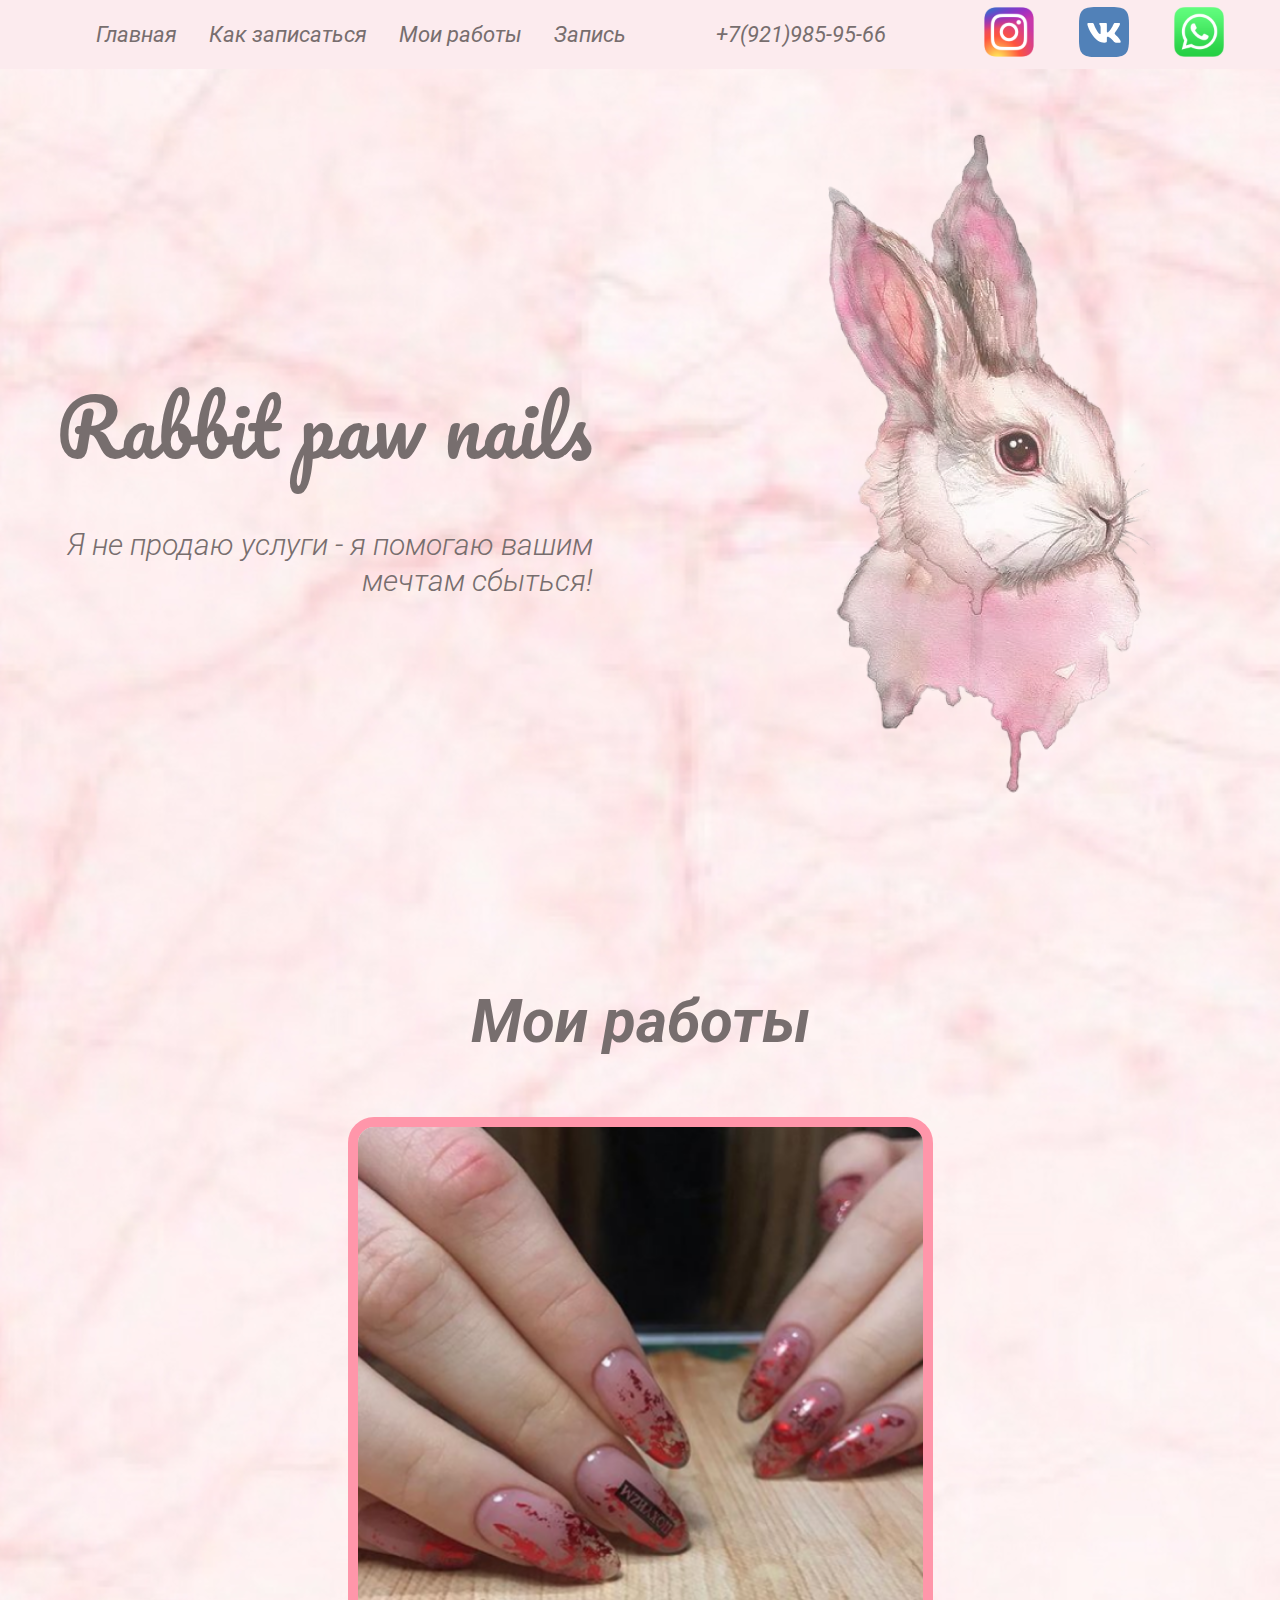
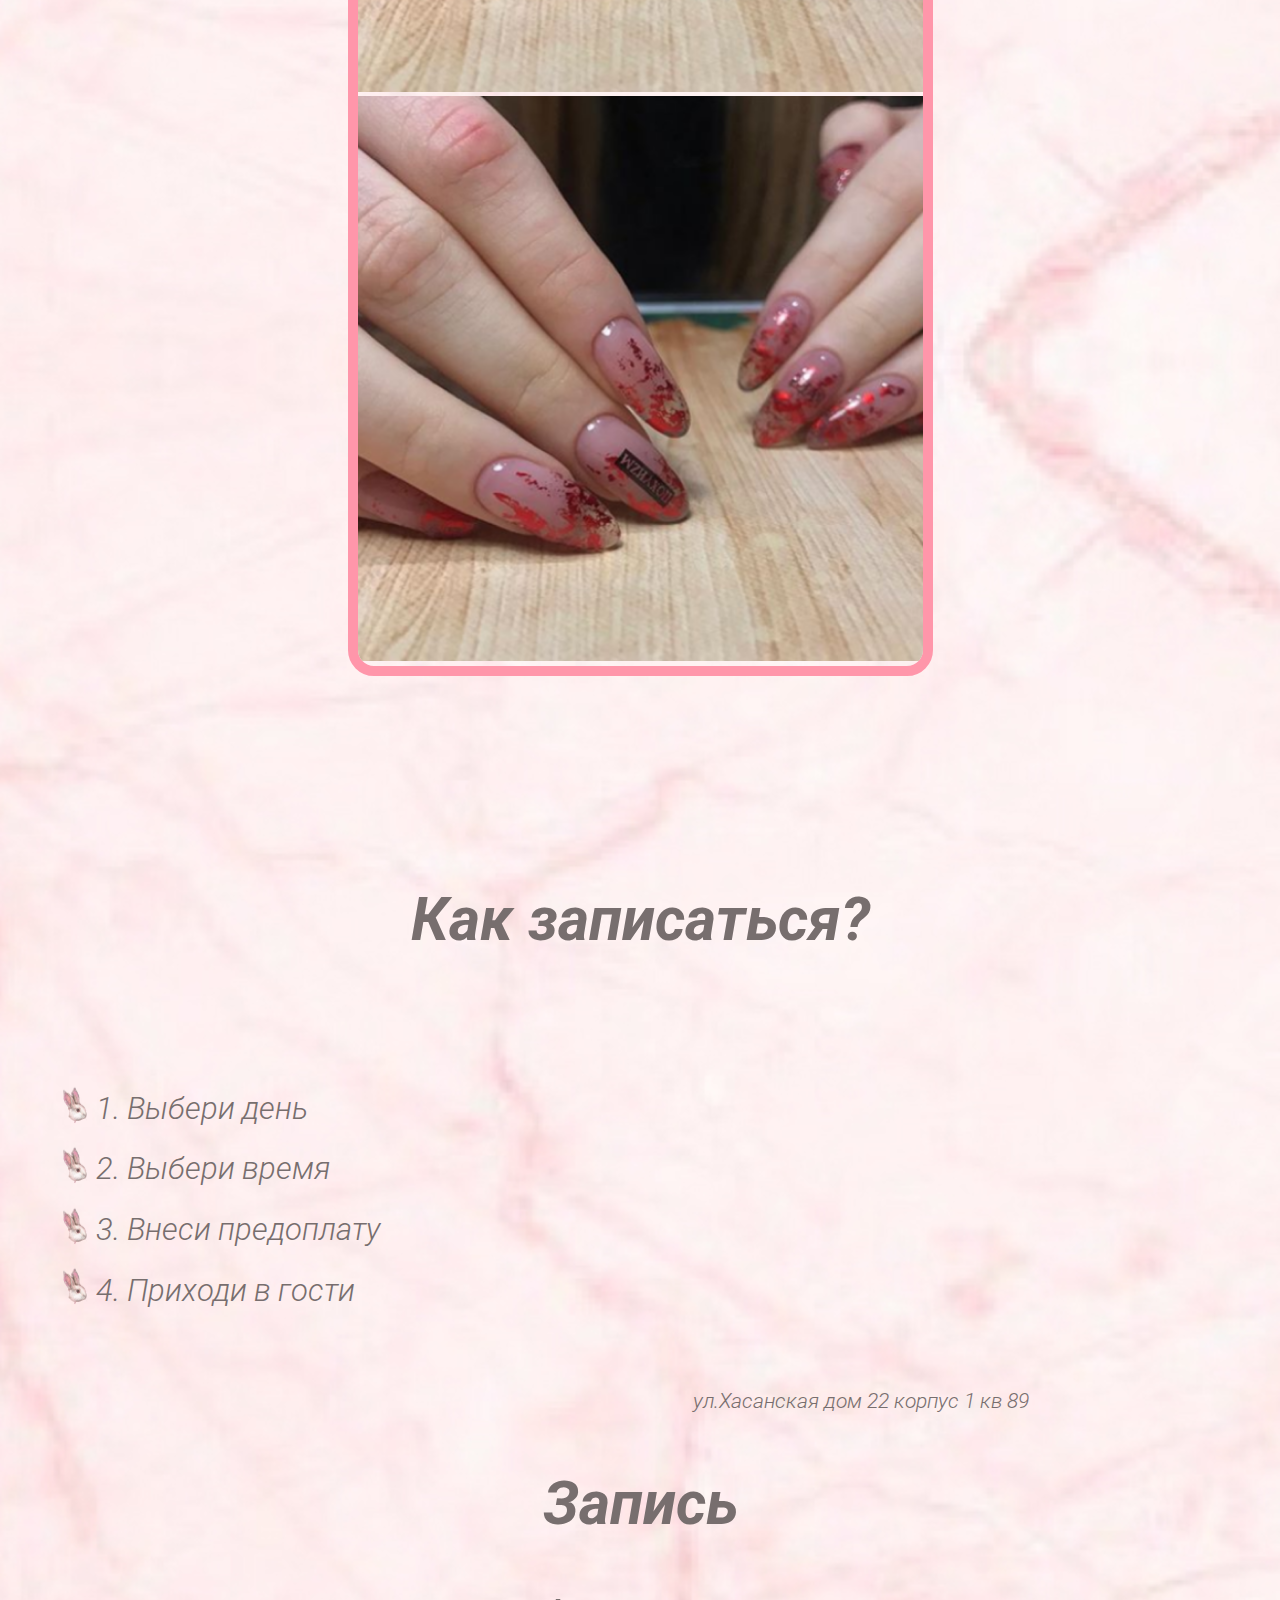
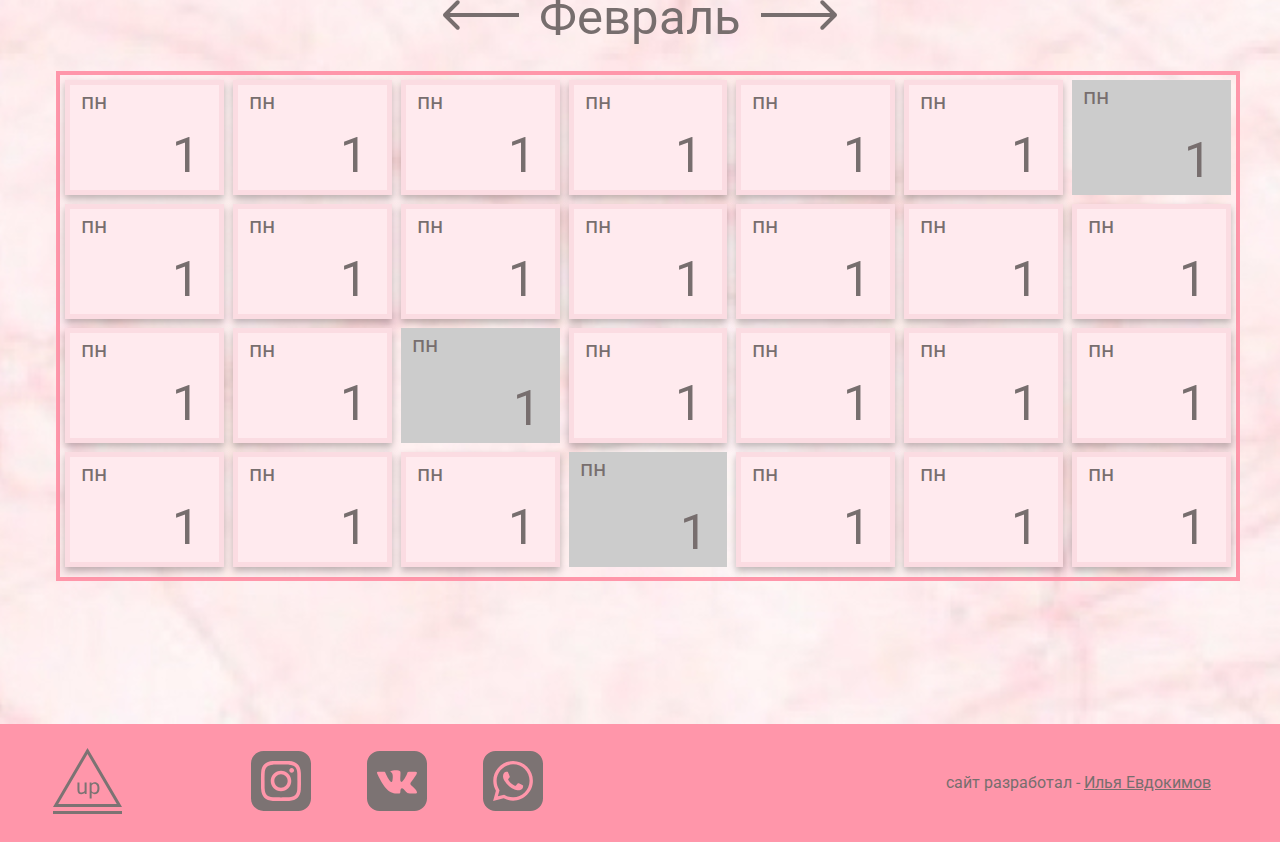
==== index.html @ 49854130 "footer container" ====
<!DOCTYPE html>
<html lang="en">

<head>
    <meta charset="UTF-8">
    <meta name="viewport" content="width=device-width, initial-scale=1.0">
    <meta http-equiv="X-UA-Compatible" content="ie=edge">
    <title>Rabbit paw nails</title>
    <link rel="shortcut icon" href="img/list-mark.png" type="image/x-icon">
    <link rel="stylesheet" href="css/normalize.css">
    <link href="https://fonts.googleapis.com/css?family=Pacifico|Roboto:300i,400,400i,500,500i,700i,900i&display=swap"
        rel="stylesheet">
    <link rel="stylesheet" href="css/slick.css">
    <link rel="stylesheet" href="css/style.css">
</head>

<body>

    <header class="header">
        <div class="container">
            <div class="header__inner">
                <nav class="header__menu">
                    <ul class="header__menu-list">
                        <li><a href="#">Главная</a></li>
                        <li><a href="#">Как записаться</a></li>
                        <li><a href="#">Мои работы</a></li>
                        <li><a href="#">Запись</a></li>
                    </ul>
                </nav>
                <div class="header__phone"><a href="tel:+79219859566">+7(921)985-95-66</a></div>
                <div class="header__sotio">
                    <a href=""><img src="img/header-social-1.svg" alt=""></a>
                    <a href=""><img src="img/header-social-2.svg" alt=""></a>
                    <a href=""><img src="img/header-social-3.svg" alt=""></a>
                </div>
            </div>
        </div>
    </header>

    <main>
        <section class="top">
            <div class="container">
                <div class="top__inner">
                    <div class="top__text">
                        <h1 class="top__title">
                            Rabbit paw nails
                        </h1>
                        <div class="top__desc">
                            Я не продаю услуги - я помогаю вашим мечтам сбыться!
                        </div>
                    </div>
                    <div class="top__img">
                        <img src="img/top-img.png" alt="">
                    </div>
                </div>
            </div>
        </section>
        <section class="portfolio">
            <div class="container">
                <div class="portfolio__inner">
                    <h3 class="portfolio__title block-title">Мои работы</h3>
                    <div class="portfolio__content">
                        <div class="portfolio__border">
                            <div class="portfolio__slider slider">
                                <div class="portfolio__item">
                                    <img src="img/portfolio.png" alt="">
                                </div>
                                <div class="portfolio__item">
                                    <img src="img/portfolio.png" alt="">
                                </div>
                            </div>
                        </div>
                        <div class="slider__dotted"></div>
                    </div>
                </div>
            </div>
        </section>
        <section class="about">
            <div class="container">
                <div class="about__inner">
                    <div class="about__title block-title">Как записаться?</div>
                    <div class="about__content">
                        <ul class="about__list">
                            <li>1. Выбери день</li>
                            <li>2. Выбери время</li>
                            <li>3. Внеси предоплату</li>
                            <li>4. Приходи в гости</li>
                        </ul>

                        <div class="about__map">
                            <iframe
                                src="https://www.google.com/maps/embed?pb=!1m18!1m12!1m3!1d4114.646433257099!2d30.491575885253482!3d59.936203628705904!2m3!1f0!2f0!3f0!3m2!1i1024!2i768!4f13.1!3m3!1m2!1s0x46962de0a5ea55bb%3A0x6a49be2873ffec0a!2z0KXQsNGB0LDQvdGB0LrQsNGPINGD0LsuLCAyMiDQutC-0YDQv9GD0YEgMSwg0KHQsNC90LrRgi3Qn9C10YLQtdGA0LHRg9GA0LMsIDE5NTI5OA!5e0!3m2!1sru!2sru!4v1581614472475!5m2!1sru!2sru"
                                height="374" width="100%" frameborder="0" style="border:0;" allowfullscreen=""></iframe>
                            <div class="about__adress">
                                ул.Хасанская дом 22 корпус 1 кв 89
                            </div>
                        </div>
                    </div>
                </div>
            </div>
        </section>
        <section class="booking">
            <div class="container">
                <div class="booking__title block-title">
                    Запись
                </div>
                <div class="calendar__title">
                    <div class="calendar__arrow-left"><img src="img/arrow-left.svg" alt=""></div>
                    <div class="calendar__title-text">Февраль</div>
                    <div class="calendar__arrow-right"><img src="img/arrow-right.svg" alt=""></div>
                </div>
                <div class="booking_calendar calendar">
                    <div class="calendar__week">
                        <div class="calendar__day">
                            <div class="calendar__day-week">пн</div>
                            <div class="calendar__day-month">1</div>
                        </div>
                        <div class="calendar__day">
                            <div class="calendar__day-week">пн</div>
                            <div class="calendar__day-month">1</div>
                        </div>
                        <div class="calendar__day">
                            <div class="calendar__day-week">пн</div>
                            <div class="calendar__day-month">1</div>
                        </div>
                        <div class="calendar__day">
                            <div class="calendar__day-week">пн</div>
                            <div class="calendar__day-month">1</div>
                        </div>
                        <div class="calendar__day">
                            <div class="calendar__day-week">пн</div>
                            <div class="calendar__day-month">1</div>
                        </div>
                        <div class="calendar__day">
                            <div class="calendar__day-week">пн</div>
                            <div class="calendar__day-month">1</div>
                        </div>
                        <div class="calendar__day non__active">
                            <div class="calendar__day-week">пн</div>
                            <div class="calendar__day-month">1</div>
                        </div>
                    </div>
                    <div class="calendar__week">
                        <div class="calendar__day">
                            <div class="calendar__day-week">пн</div>
                            <div class="calendar__day-month">1</div>
                        </div>
                        <div class="calendar__day">
                            <div class="calendar__day-week">пн</div>
                            <div class="calendar__day-month">1</div>
                        </div>
                        <div class="calendar__day">
                            <div class="calendar__day-week">пн</div>
                            <div class="calendar__day-month">1</div>
                        </div>
                        <div class="calendar__day">
                            <div class="calendar__day-week">пн</div>
                            <div class="calendar__day-month">1</div>
                        </div>
                        <div class="calendar__day">
                            <div class="calendar__day-week">пн</div>
                            <div class="calendar__day-month">1</div>
                        </div>
                        <div class="calendar__day">
                            <div class="calendar__day-week">пн</div>
                            <div class="calendar__day-month">1</div>
                        </div>
                        <div class="calendar__day">
                            <div class="calendar__day-week">пн</div>
                            <div class="calendar__day-month">1</div>
                        </div>
                    </div>
                    <div class="calendar__week">
                        <div class="calendar__day">
                            <div class="calendar__day-week">пн</div>
                            <div class="calendar__day-month">1</div>
                        </div>
                        <div class="calendar__day">
                            <div class="calendar__day-week">пн</div>
                            <div class="calendar__day-month">1</div>
                        </div>
                        <div class="calendar__day non__active">
                            <div class="calendar__day-week">пн</div>
                            <div class="calendar__day-month">1</div>
                        </div>
                        <div class="calendar__day">
                            <div class="calendar__day-week">пн</div>
                            <div class="calendar__day-month">1</div>
                        </div>
                        <div class="calendar__day">
                            <div class="calendar__day-week">пн</div>
                            <div class="calendar__day-month">1</div>
                        </div>
                        <div class="calendar__day">
                            <div class="calendar__day-week">пн</div>
                            <div class="calendar__day-month">1</div>
                        </div>
                        <div class="calendar__day">
                            <div class="calendar__day-week">пн</div>
                            <div class="calendar__day-month">1</div>
                        </div>
                    </div>
                    <div class="calendar__week">
                        <div class="calendar__day">
                            <div class="calendar__day-week">пн</div>
                            <div class="calendar__day-month">1</div>
                        </div>
                        <div class="calendar__day">
                            <div class="calendar__day-week">пн</div>
                            <div class="calendar__day-month">1</div>
                        </div>
                        <div class="calendar__day">
                            <div class="calendar__day-week">пн</div>
                            <div class="calendar__day-month">1</div>
                        </div>
                        <div class="calendar__day non__active">
                            <div class="calendar__day-week">пн</div>
                            <div class="calendar__day-month">1</div>
                        </div>
                        <div class="calendar__day">
                            <div class="calendar__day-week">пн</div>
                            <div class="calendar__day-month">1</div>
                        </div>
                        <div class="calendar__day">
                            <div class="calendar__day-week">пн</div>
                            <div class="calendar__day-month">1</div>
                        </div>
                        <div class="calendar__day">
                            <div class="calendar__day-week">пн</div>
                            <div class="calendar__day-month">1</div>
                        </div>
                    </div>
                </div>
            </div>
        </section>
    </main>

    <footer class="footer">
        <div class="footer__up">
            <img src="img/footer-up.svg" alt="">
        </div>
        <div class="container">
            <div class="footer__inner">
                <div class="footer__socio">
                    <a href=""><img src="img/footer-social-1.svg" alt=""></a>
                    <a href=""><img src="img/footer-social-2.svg" alt=""></a>
                    <a href=""><img src="img/footer-social-3.svg" alt=""></a>
                </div>
                <div class="footer__author">
                    сайт разработал - <a href="#">Илья Евдокимов</a>
                </div>
            </div>
        </div>
    </footer>

    <script src="https://code.jquery.com/jquery-3.4.1.slim.min.js"
        integrity="sha256-pasqAKBDmFT4eHoN2ndd6lN370kFiGUFyTiUHWhU7k8=" crossorigin="anonymous"></script>
    <script src="js/slick.min.js"></script>
    <script src="js/main.js"></script>
</body>

</html>
---- css/style.css ----
html {
  -webkit-box-sizing: border-box;
          box-sizing: border-box;
}

*, *::after, *::before {
  -webkit-box-sizing: inherit;
          box-sizing: inherit;
}

a {
  text-decoration: none;
  color: #776E6E;
}

body {
  color: #776E6E;
  font-family: 'Roboto', sans-serif;
}

main {
  background: url("../img/bgbg.jpg") repeat-y center;
  background-size: cover;
}

.container {
  width: 1200px;
  margin: 0 auto;
  padding: 0 16px;
}

.block-title {
  text-align: center;
  font-style: italic;
  font-weight: bold;
  font-size: 60px;
  line-height: 70px;
}

.header {
  z-index: 4;
  position: fixed;
  top: 0;
  width: 100%;
  font-style: italic;
  font-weight: normal;
  font-size: 22px;
  background-color: #FCEBEE;
}

.header__inner {
  display: -webkit-box;
  display: -ms-flexbox;
  display: flex;
  -webkit-box-pack: justify;
      -ms-flex-pack: justify;
          justify-content: space-between;
  -webkit-box-align: center;
      -ms-flex-align: center;
          align-items: center;
}

.header__menu ul {
  display: -webkit-box;
  display: -ms-flexbox;
  display: flex;
}

.header__menu ul li {
  list-style: none;
  margin-right: 32px;
}

.header__menu ul li:hover {
  text-decoration: underline;
}

.header__sotio a {
  margin-left: 40px;
}

.top {
  top: 0;
  position: relative;
}

.top__inner {
  display: -webkit-box;
  display: -ms-flexbox;
  display: flex;
  -webkit-box-align: center;
      -ms-flex-align: center;
          align-items: center;
  -webkit-box-pack: justify;
      -ms-flex-pack: justify;
          justify-content: space-between;
}

.top__title {
  font-family: 'Pacifico', cursive;
  font-style: normal;
  font-weight: normal;
  font-size: 76px;
  line-height: 129.1%;
}

.top__desc {
  font-style: italic;
  font-weight: 300;
  font-size: 30px;
  line-height: 123.19%;
  text-align: right;
  max-width: 537px;
}

.top__img {
  margin-top: 130px;
  margin-bottom: 112px;
}

.top__img img {
  display: block;
}

.portfolio__content {
  display: -webkit-box;
  display: -ms-flexbox;
  display: flex;
  -webkit-box-orient: vertical;
  -webkit-box-direction: normal;
      -ms-flex-direction: column;
          flex-direction: column;
  -webkit-box-align: center;
      -ms-flex-align: center;
          align-items: center;
}

.portfolio__slider {
  width: 585px;
  z-index: 1;
  border: 10px solid #FF96AA;
  border-radius: 26px;
  overflow: hidden;
}

.portfolio__item {
  border-radius: 26px;
}

.portfolio__item img {
  width: 100%;
  height: 100%;
}

.portfolio__border {
  margin-bottom: 59px;
}

.slider__dotted {
  display: -webkit-box;
  display: -ms-flexbox;
  display: flex;
  margin-bottom: 150px;
}

.slider__dot {
  width: 24px;
  height: 24px;
  border: 3px solid #FF96AA;
  border-radius: 50%;
  outline: none;
  cursor: pointer;
  margin-right: 28px;
}

.slider__dot.active {
  background-color: #FBDCE2;
}

.slider__dot:last-child {
  margin-right: 0;
}

.slick-list {
  margin: 0 -50px;
}

.slick-slide {
  margin: 0 50px;
}

.about__content {
  display: -webkit-box;
  display: -ms-flexbox;
  display: flex;
  -webkit-box-pack: justify;
      -ms-flex-pack: justify;
          justify-content: space-between;
  -webkit-box-align: center;
      -ms-flex-align: center;
          align-items: center;
}

.about__map {
  width: 726px;
  margin-bottom: 50px;
  margin-top: 50px;
}

.about__adress {
  text-align: center;
  font-style: italic;
  font-weight: 300;
  font-size: 21px;
  line-height: 36px;
}

.about__list {
  list-style: none;
  font-style: italic;
  font-weight: 300;
  font-size: 31px;
}

.about__list li {
  margin-bottom: 25px;
  position: relative;
}

.about__list li::before {
  position: absolute;
  content: '';
  width: 24px;
  height: 37px;
  background-image: url(../img/list-mark.png);
  left: -33px;
  top: 50%;
  -webkit-transform: translateY(-60%);
          transform: translateY(-60%);
}

.booking {
  padding-bottom: 143px;
}

.calendar {
  padding: 5px 5px 10px;
  border: 4px solid #FF96AA;
  width: 1184px;
}

.calendar__arrow-right, .calendar__arrow-left {
  cursor: pointer;
}

.calendar__arrow-left {
  margin-right: 20px;
}

.calendar__arrow-right {
  margin-left: 20px;
}

.calendar__title {
  text-align: center;
  margin-top: 50px;
  margin-bottom: 25px;
  display: -webkit-box;
  display: -ms-flexbox;
  display: flex;
  -webkit-box-align: center;
      -ms-flex-align: center;
          align-items: center;
  text-align: center;
  -webkit-box-pack: center;
      -ms-flex-pack: center;
          justify-content: center;
}

.calendar__title-text {
  font-style: normal;
  font-weight: normal;
  font-size: 49px;
  line-height: 57px;
}

.calendar__week {
  display: -webkit-box;
  display: -ms-flexbox;
  display: flex;
  margin-bottom: 9px;
}

.calendar__week:last-child {
  margin-bottom: 0;
}

.calendar__day {
  width: 159px;
  height: 115px;
  margin-right: 9px;
  cursor: pointer;
  position: relative;
  background: #FFEAEE;
  border: 5px solid #FBDCE2;
  -webkit-box-sizing: border-box;
          box-sizing: border-box;
  -webkit-box-shadow: 0px 4px 7px rgba(0, 0, 0, 0.25);
          box-shadow: 0px 4px 7px rgba(0, 0, 0, 0.25);
}

.calendar__day:last-child {
  margin-right: 0;
}

.calendar__day.non__active {
  background-color: #CCCCCC;
  -webkit-box-shadow: none;
          box-shadow: none;
  border: none;
  cursor: default;
}

.calendar__day-week {
  position: absolute;
  top: 3px;
  left: 11px;
  font-style: normal;
  font-weight: normal;
  font-size: 23px;
  line-height: 27px;
}

.calendar__day-month {
  position: absolute;
  bottom: 6px;
  right: 19px;
  font-style: normal;
  font-weight: normal;
  font-size: 49px;
}

.footer {
  display: -webkit-box;
  display: -ms-flexbox;
  display: flex;
  background-color: #FF96AA;
  height: 118px;
  -webkit-box-align: center;
      -ms-flex-align: center;
          align-items: center;
}

.footer__inner {
  display: -webkit-box;
  display: -ms-flexbox;
  display: flex;
  -webkit-box-pack: justify;
      -ms-flex-pack: justify;
          justify-content: space-between;
  -webkit-box-align: center;
      -ms-flex-align: center;
          align-items: center;
}

.footer__up {
  margin-left: 53px;
  cursor: pointer;
}

.footer__socio {
  margin-left: 113px;
}

.footer__socio a {
  margin-right: 52px;
}

.footer__author a {
  text-decoration: underline;
  margin-right: 53px;
}
/*# sourceMappingURL=style.css.map */
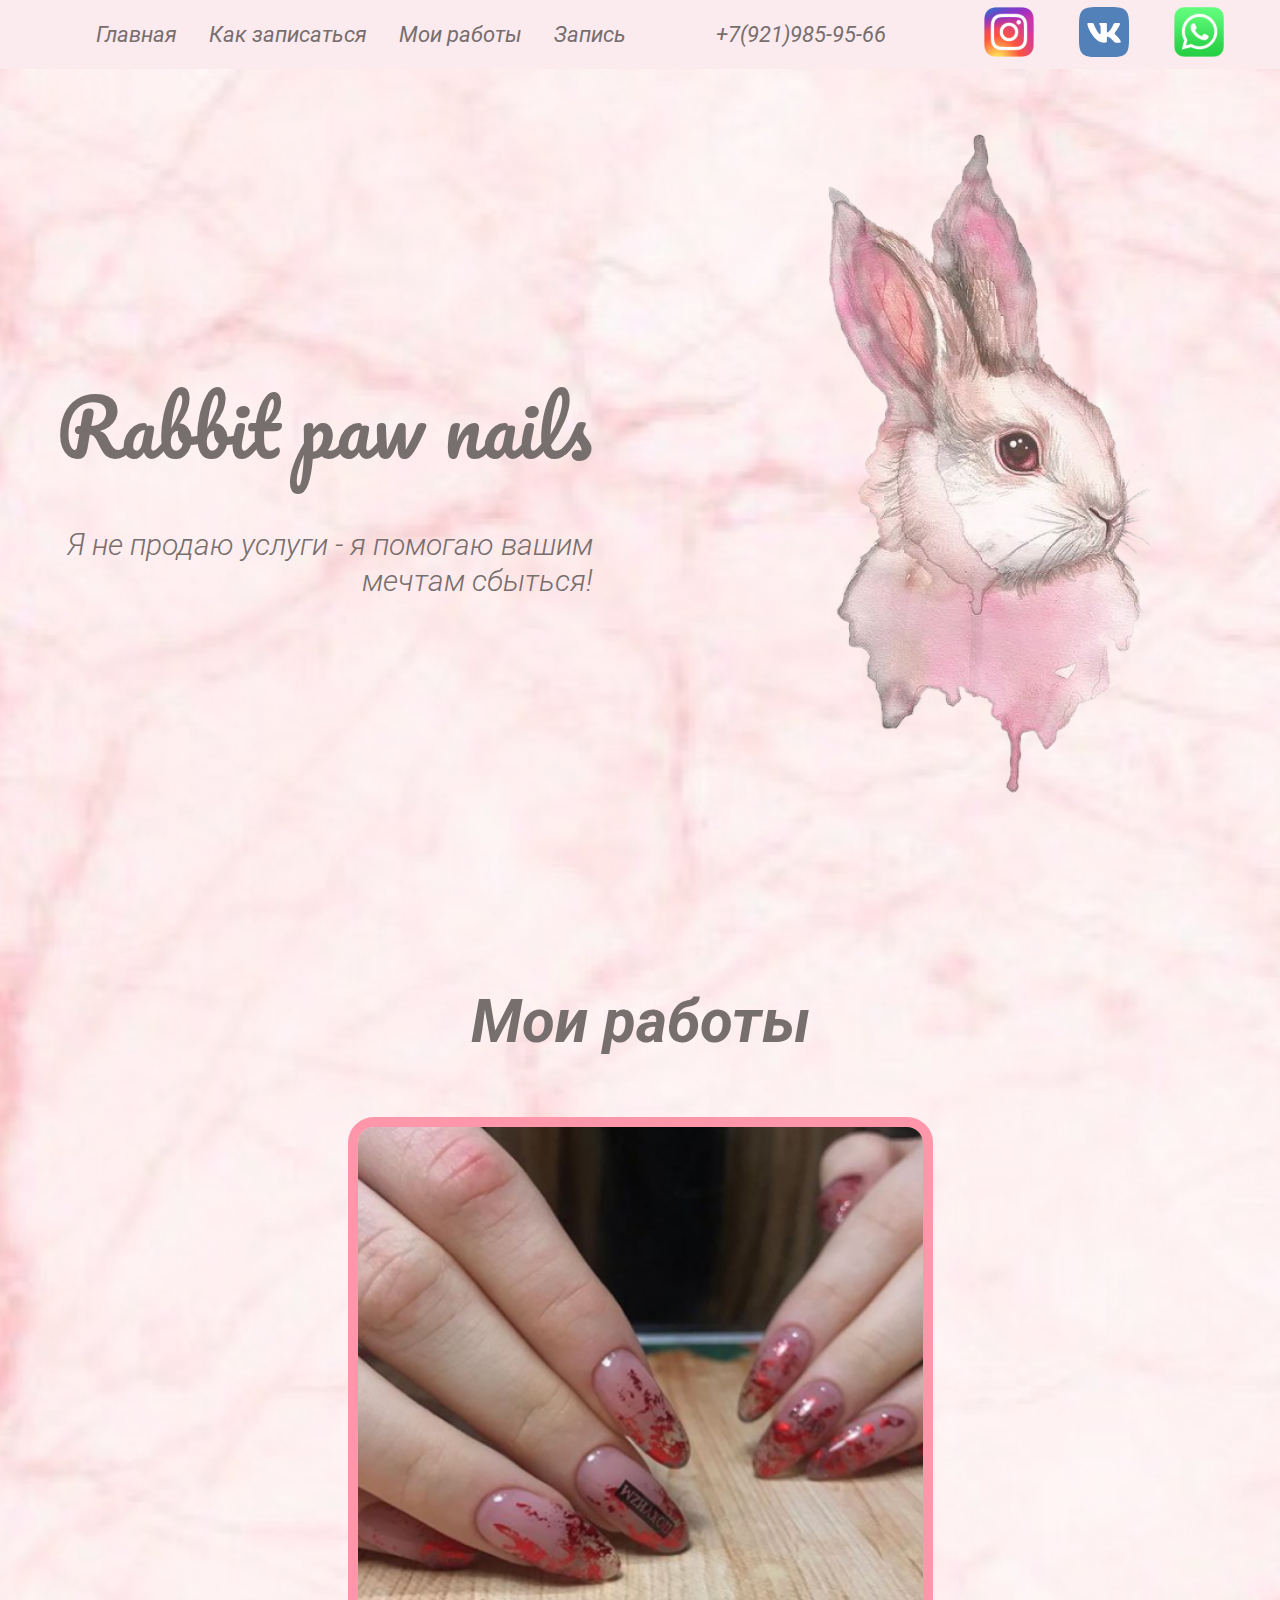
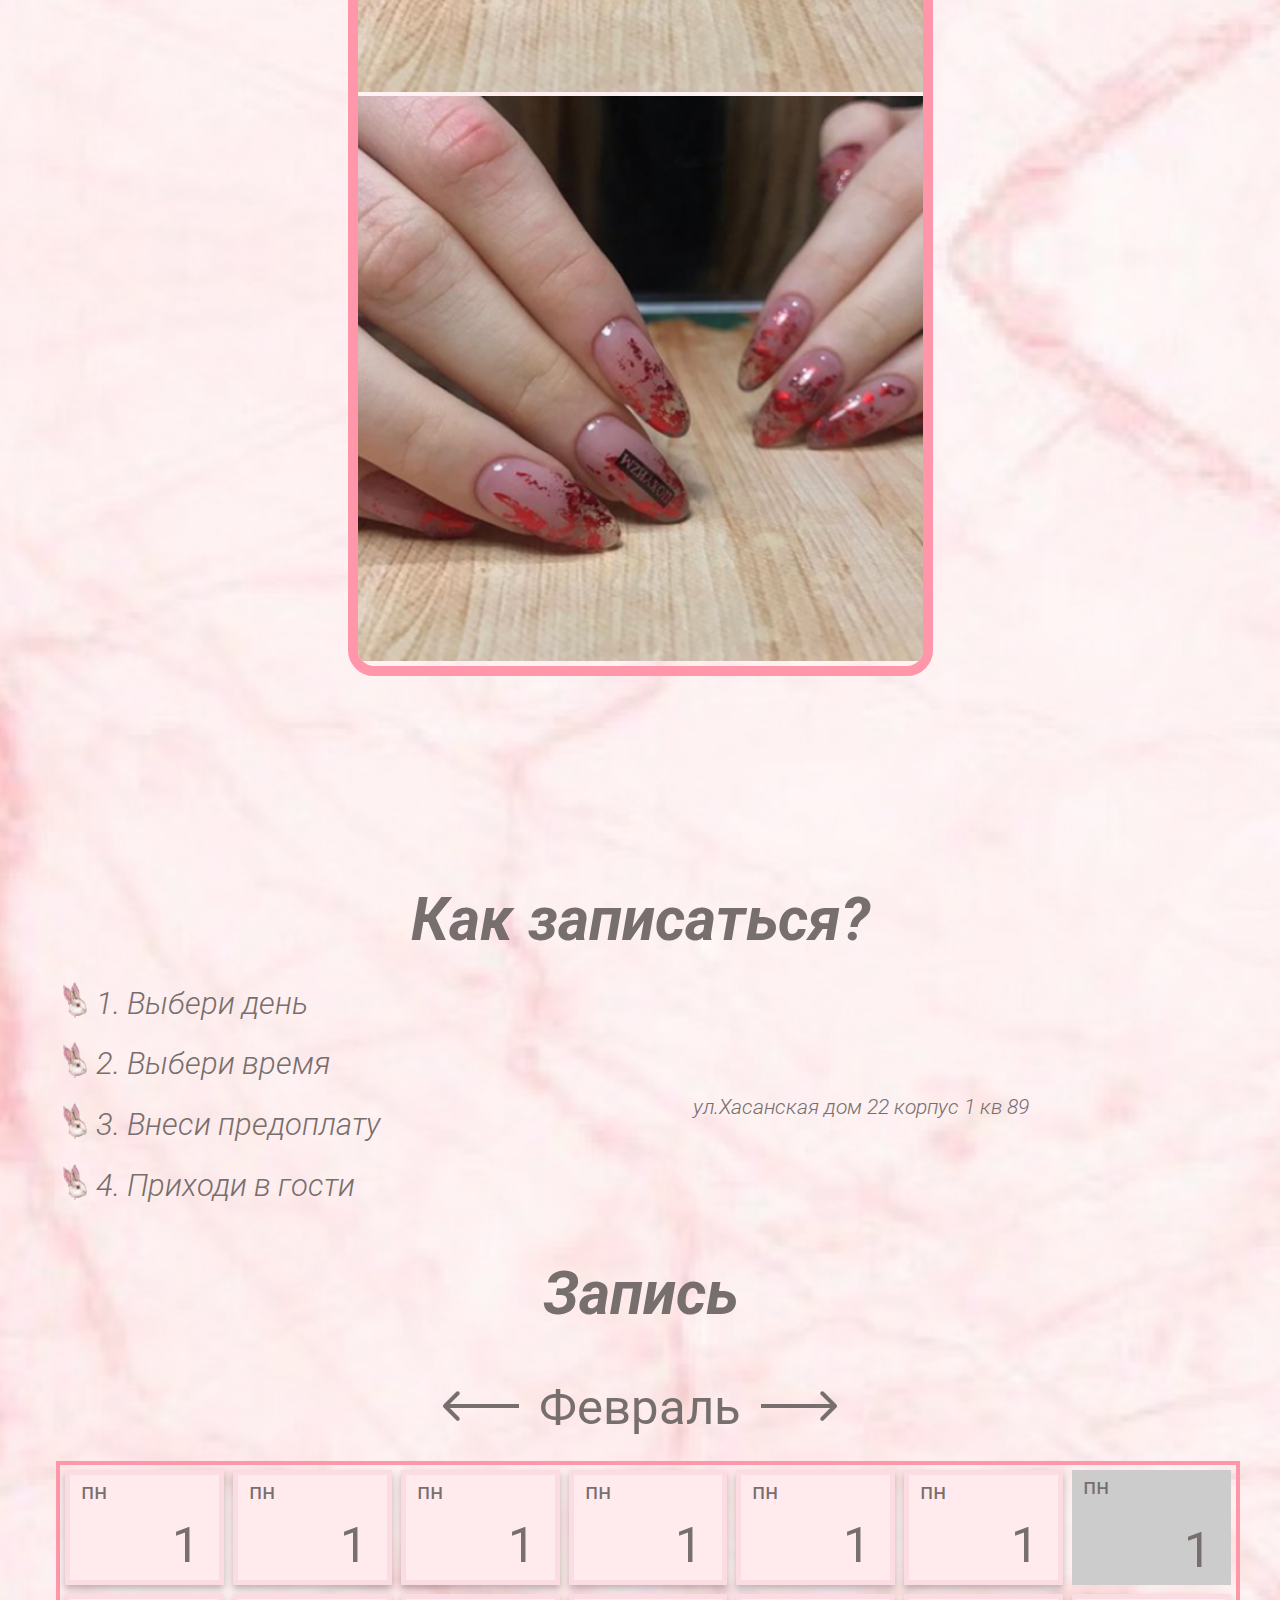
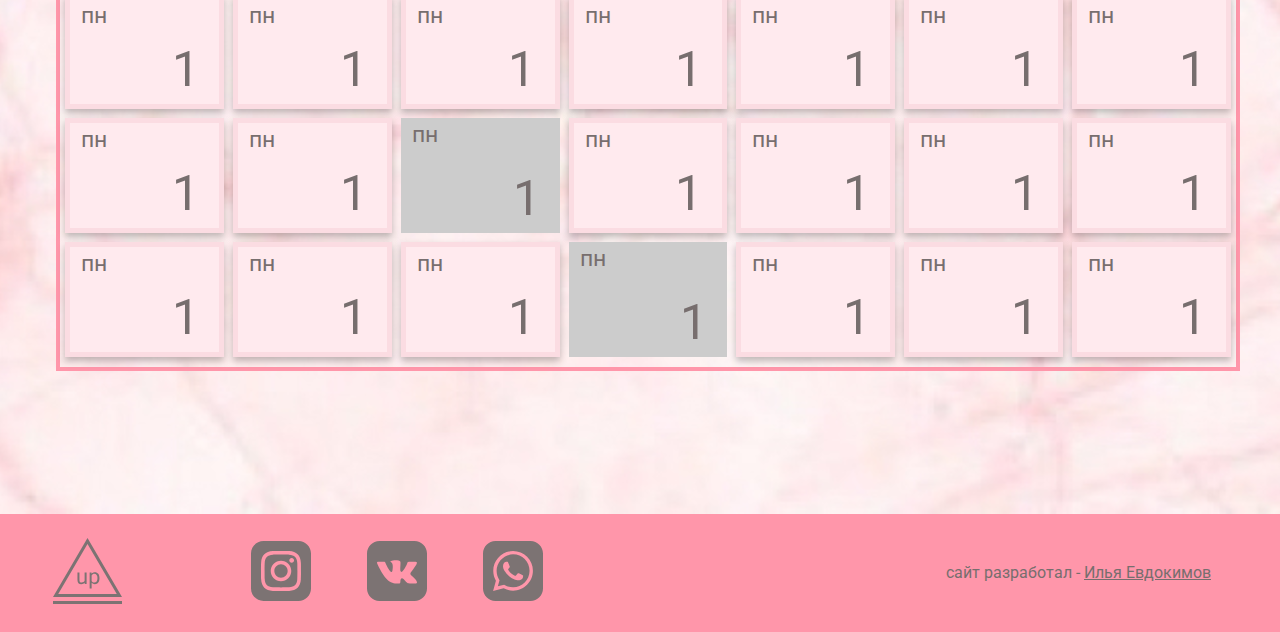
==== commit 382c3d5d: "cart load" ====
--- a/index.html
+++ b/index.html
@@ -1,262 +1,262 @@
-<!DOCTYPE html>
-<html lang="en">
-
-<head>
-    <meta charset="UTF-8">
-    <meta name="viewport" content="width=device-width, initial-scale=1.0">
-    <meta http-equiv="X-UA-Compatible" content="ie=edge">
-    <title>Rabbit paw nails</title>
-    <link rel="shortcut icon" href="img/list-mark.png" type="image/x-icon">
-    <link rel="stylesheet" href="css/normalize.css">
-    <link href="https://fonts.googleapis.com/css?family=Pacifico|Roboto:300i,400,400i,500,500i,700i,900i&display=swap"
-        rel="stylesheet">
-    <link rel="stylesheet" href="css/slick.css">
-    <link rel="stylesheet" href="css/style.css">
-</head>
-
-<body>
-
-    <header class="header">
-        <div class="container">
-            <div class="header__inner">
-                <nav class="header__menu">
-                    <ul class="header__menu-list">
-                        <li><a href="#">Главная</a></li>
-                        <li><a href="#">Как записаться</a></li>
-                        <li><a href="#">Мои работы</a></li>
-                        <li><a href="#">Запись</a></li>
-                    </ul>
-                </nav>
-                <div class="header__phone"><a href="tel:+79219859566">+7(921)985-95-66</a></div>
-                <div class="header__sotio">
-                    <a href=""><img src="img/header-social-1.svg" alt=""></a>
-                    <a href=""><img src="img/header-social-2.svg" alt=""></a>
-                    <a href=""><img src="img/header-social-3.svg" alt=""></a>
-                </div>
-            </div>
-        </div>
-    </header>
-
-    <main>
-        <section class="top">
-            <div class="container">
-                <div class="top__inner">
-                    <div class="top__text">
-                        <h1 class="top__title">
-                            Rabbit paw nails
-                        </h1>
-                        <div class="top__desc">
-                            Я не продаю услуги - я помогаю вашим мечтам сбыться!
-                        </div>
-                    </div>
-                    <div class="top__img">
-                        <img src="img/top-img.png" alt="">
-                    </div>
-                </div>
-            </div>
-        </section>
-        <section class="portfolio">
-            <div class="container">
-                <div class="portfolio__inner">
-                    <h3 class="portfolio__title block-title">Мои работы</h3>
-                    <div class="portfolio__content">
-                        <div class="portfolio__border">
-                            <div class="portfolio__slider slider">
-                                <div class="portfolio__item">
-                                    <img src="img/portfolio.png" alt="">
-                                </div>
-                                <div class="portfolio__item">
-                                    <img src="img/portfolio.png" alt="">
-                                </div>
-                            </div>
-                        </div>
-                        <div class="slider__dotted"></div>
-                    </div>
-                </div>
-            </div>
-        </section>
-        <section class="about">
-            <div class="container">
-                <div class="about__inner">
-                    <div class="about__title block-title">Как записаться?</div>
-                    <div class="about__content">
-                        <ul class="about__list">
-                            <li>1. Выбери день</li>
-                            <li>2. Выбери время</li>
-                            <li>3. Внеси предоплату</li>
-                            <li>4. Приходи в гости</li>
-                        </ul>
-
-                        <div class="about__map">
-                            <iframe
-                                src="https://www.google.com/maps/embed?pb=!1m18!1m12!1m3!1d4114.646433257099!2d30.491575885253482!3d59.936203628705904!2m3!1f0!2f0!3f0!3m2!1i1024!2i768!4f13.1!3m3!1m2!1s0x46962de0a5ea55bb%3A0x6a49be2873ffec0a!2z0KXQsNGB0LDQvdGB0LrQsNGPINGD0LsuLCAyMiDQutC-0YDQv9GD0YEgMSwg0KHQsNC90LrRgi3Qn9C10YLQtdGA0LHRg9GA0LMsIDE5NTI5OA!5e0!3m2!1sru!2sru!4v1581614472475!5m2!1sru!2sru"
-                                height="374" width="100%" frameborder="0" style="border:0;" allowfullscreen=""></iframe>
-                            <div class="about__adress">
-                                ул.Хасанская дом 22 корпус 1 кв 89
-                            </div>
-                        </div>
-                    </div>
-                </div>
-            </div>
-        </section>
-        <section class="booking">
-            <div class="container">
-                <div class="booking__title block-title">
-                    Запись
-                </div>
-                <div class="calendar__title">
-                    <div class="calendar__arrow-left"><img src="img/arrow-left.svg" alt=""></div>
-                    <div class="calendar__title-text">Февраль</div>
-                    <div class="calendar__arrow-right"><img src="img/arrow-right.svg" alt=""></div>
-                </div>
-                <div class="booking_calendar calendar">
-                    <div class="calendar__week">
-                        <div class="calendar__day">
-                            <div class="calendar__day-week">пн</div>
-                            <div class="calendar__day-month">1</div>
-                        </div>
-                        <div class="calendar__day">
-                            <div class="calendar__day-week">пн</div>
-                            <div class="calendar__day-month">1</div>
-                        </div>
-                        <div class="calendar__day">
-                            <div class="calendar__day-week">пн</div>
-                            <div class="calendar__day-month">1</div>
-                        </div>
-                        <div class="calendar__day">
-                            <div class="calendar__day-week">пн</div>
-                            <div class="calendar__day-month">1</div>
-                        </div>
-                        <div class="calendar__day">
-                            <div class="calendar__day-week">пн</div>
-                            <div class="calendar__day-month">1</div>
-                        </div>
-                        <div class="calendar__day">
-                            <div class="calendar__day-week">пн</div>
-                            <div class="calendar__day-month">1</div>
-                        </div>
-                        <div class="calendar__day non__active">
-                            <div class="calendar__day-week">пн</div>
-                            <div class="calendar__day-month">1</div>
-                        </div>
-                    </div>
-                    <div class="calendar__week">
-                        <div class="calendar__day">
-                            <div class="calendar__day-week">пн</div>
-                            <div class="calendar__day-month">1</div>
-                        </div>
-                        <div class="calendar__day">
-                            <div class="calendar__day-week">пн</div>
-                            <div class="calendar__day-month">1</div>
-                        </div>
-                        <div class="calendar__day">
-                            <div class="calendar__day-week">пн</div>
-                            <div class="calendar__day-month">1</div>
-                        </div>
-                        <div class="calendar__day">
-                            <div class="calendar__day-week">пн</div>
-                            <div class="calendar__day-month">1</div>
-                        </div>
-                        <div class="calendar__day">
-                            <div class="calendar__day-week">пн</div>
-                            <div class="calendar__day-month">1</div>
-                        </div>
-                        <div class="calendar__day">
-                            <div class="calendar__day-week">пн</div>
-                            <div class="calendar__day-month">1</div>
-                        </div>
-                        <div class="calendar__day">
-                            <div class="calendar__day-week">пн</div>
-                            <div class="calendar__day-month">1</div>
-                        </div>
-                    </div>
-                    <div class="calendar__week">
-                        <div class="calendar__day">
-                            <div class="calendar__day-week">пн</div>
-                            <div class="calendar__day-month">1</div>
-                        </div>
-                        <div class="calendar__day">
-                            <div class="calendar__day-week">пн</div>
-                            <div class="calendar__day-month">1</div>
-                        </div>
-                        <div class="calendar__day non__active">
-                            <div class="calendar__day-week">пн</div>
-                            <div class="calendar__day-month">1</div>
-                        </div>
-                        <div class="calendar__day">
-                            <div class="calendar__day-week">пн</div>
-                            <div class="calendar__day-month">1</div>
-                        </div>
-                        <div class="calendar__day">
-                            <div class="calendar__day-week">пн</div>
-                            <div class="calendar__day-month">1</div>
-                        </div>
-                        <div class="calendar__day">
-                            <div class="calendar__day-week">пн</div>
-                            <div class="calendar__day-month">1</div>
-                        </div>
-                        <div class="calendar__day">
-                            <div class="calendar__day-week">пн</div>
-                            <div class="calendar__day-month">1</div>
-                        </div>
-                    </div>
-                    <div class="calendar__week">
-                        <div class="calendar__day">
-                            <div class="calendar__day-week">пн</div>
-                            <div class="calendar__day-month">1</div>
-                        </div>
-                        <div class="calendar__day">
-                            <div class="calendar__day-week">пн</div>
-                            <div class="calendar__day-month">1</div>
-                        </div>
-                        <div class="calendar__day">
-                            <div class="calendar__day-week">пн</div>
-                            <div class="calendar__day-month">1</div>
-                        </div>
-                        <div class="calendar__day non__active">
-                            <div class="calendar__day-week">пн</div>
-                            <div class="calendar__day-month">1</div>
-                        </div>
-                        <div class="calendar__day">
-                            <div class="calendar__day-week">пн</div>
-                            <div class="calendar__day-month">1</div>
-                        </div>
-                        <div class="calendar__day">
-                            <div class="calendar__day-week">пн</div>
-                            <div class="calendar__day-month">1</div>
-                        </div>
-                        <div class="calendar__day">
-                            <div class="calendar__day-week">пн</div>
-                            <div class="calendar__day-month">1</div>
-                        </div>
-                    </div>
-                </div>
-            </div>
-        </section>
-    </main>
-
-    <footer class="footer">
-        <div class="footer__up">
-            <img src="img/footer-up.svg" alt="">
-        </div>
-        <div class="container">
-            <div class="footer__inner">
-                <div class="footer__socio">
-                    <a href=""><img src="img/footer-social-1.svg" alt=""></a>
-                    <a href=""><img src="img/footer-social-2.svg" alt=""></a>
-                    <a href=""><img src="img/footer-social-3.svg" alt=""></a>
-                </div>
-                <div class="footer__author">
-                    сайт разработал - <a href="#">Илья Евдокимов</a>
-                </div>
-            </div>
-        </div>
-    </footer>
-
-    <script src="https://code.jquery.com/jquery-3.4.1.slim.min.js"
-        integrity="sha256-pasqAKBDmFT4eHoN2ndd6lN370kFiGUFyTiUHWhU7k8=" crossorigin="anonymous"></script>
-    <script src="js/slick.min.js"></script>
-    <script src="js/main.js"></script>
-</body>
-
+<!DOCTYPE html>
+<html lang="en">
+
+<head>
+    <meta charset="UTF-8">
+    <meta name="viewport" content="width=device-width, initial-scale=1.0">
+    <meta http-equiv="X-UA-Compatible" content="ie=edge">
+    <title>Rabbit paw nails</title>
+    <link rel="shortcut icon" href="img/list-mark.png" type="image/x-icon">
+    <link rel="stylesheet" href="css/normalize.css">
+    <link href="https://fonts.googleapis.com/css?family=Pacifico|Roboto:300i,400,400i,500,500i,700i,900i&display=swap"
+        rel="stylesheet">
+    <link rel="stylesheet" href="css/slick.css">
+    <link rel="stylesheet" href="css/style.css">
+</head>
+
+<body>
+
+    <header class="header">
+        <div class="container">
+            <div class="header__inner">
+                <nav class="header__menu">
+                    <ul class="header__menu-list">
+                        <li><a href="#">Главная</a></li>
+                        <li><a href="#">Как записаться</a></li>
+                        <li><a href="#">Мои работы</a></li>
+                        <li><a href="#">Запись</a></li>
+                    </ul>
+                </nav>
+                <div class="header__phone"><a href="tel:+79219859566">+7(921)985-95-66</a></div>
+                <div class="header__sotio">
+                    <a href=""><img src="img/header-social-1.svg" alt=""></a>
+                    <a href=""><img src="img/header-social-2.svg" alt=""></a>
+                    <a href=""><img src="img/header-social-3.svg" alt=""></a>
+                </div>
+            </div>
+        </div>
+    </header>
+
+    <main>
+        <section class="top">
+            <div class="container">
+                <div class="top__inner">
+                    <div class="top__text">
+                        <h1 class="top__title">
+                            Rabbit paw nails
+                        </h1>
+                        <div class="top__desc">
+                            Я не продаю услуги - я помогаю вашим мечтам сбыться!
+                        </div>
+                    </div>
+                    <div class="top__img">
+                        <img src="img/top-img.png" alt="">
+                    </div>
+                </div>
+            </div>
+        </section>
+        <section class="portfolio">
+            <div class="container">
+                <div class="portfolio__inner">
+                    <h3 class="portfolio__title block-title">Мои работы</h3>
+                    <div class="portfolio__content">
+                        <div class="portfolio__border">
+                            <div class="portfolio__slider slider">
+                                <div class="portfolio__item">
+                                    <img src="img/portfolio.png" alt="">
+                                </div>
+                                <div class="portfolio__item">
+                                    <img src="img/portfolio.png" alt="">
+                                </div>
+                            </div>
+                        </div>
+                        <div class="slider__dotted"></div>
+                    </div>
+                </div>
+            </div>
+        </section>
+        <section class="about">
+            <div class="container">
+                <div class="about__inner">
+                    <div class="about__title block-title">Как записаться?</div>
+                    <div class="about__content">
+                        <ul class="about__list">
+                            <li>1. Выбери день</li>
+                            <li>2. Выбери время</li>
+                            <li>3. Внеси предоплату</li>
+                            <li>4. Приходи в гости</li>
+                        </ul>
+
+                        <div class="about__map">
+                            <div id = "map">
+                                
+                            </div>
+                            <div class="about__adress">
+                                ул.Хасанская дом 22 корпус 1 кв 89
+                            </div>
+                        </div>
+                    </div>
+                </div>
+            </div>
+        </section>
+        <section class="booking">
+            <div class="container">
+                <div class="booking__title block-title">
+                    Запись
+                </div>
+                <div class="calendar__title">
+                    <div class="calendar__arrow-left"><img src="img/arrow-left.svg" alt=""></div>
+                    <div class="calendar__title-text">Февраль</div>
+                    <div class="calendar__arrow-right"><img src="img/arrow-right.svg" alt=""></div>
+                </div>
+                <div class="booking_calendar calendar">
+                    <div class="calendar__week">
+                        <div class="calendar__day">
+                            <div class="calendar__day-week">пн</div>
+                            <div class="calendar__day-month">1</div>
+                        </div>
+                        <div class="calendar__day">
+                            <div class="calendar__day-week">пн</div>
+                            <div class="calendar__day-month">1</div>
+                        </div>
+                        <div class="calendar__day">
+                            <div class="calendar__day-week">пн</div>
+                            <div class="calendar__day-month">1</div>
+                        </div>
+                        <div class="calendar__day">
+                            <div class="calendar__day-week">пн</div>
+                            <div class="calendar__day-month">1</div>
+                        </div>
+                        <div class="calendar__day">
+                            <div class="calendar__day-week">пн</div>
+                            <div class="calendar__day-month">1</div>
+                        </div>
+                        <div class="calendar__day">
+                            <div class="calendar__day-week">пн</div>
+                            <div class="calendar__day-month">1</div>
+                        </div>
+                        <div class="calendar__day non__active">
+                            <div class="calendar__day-week">пн</div>
+                            <div class="calendar__day-month">1</div>
+                        </div>
+                    </div>
+                    <div class="calendar__week">
+                        <div class="calendar__day">
+                            <div class="calendar__day-week">пн</div>
+                            <div class="calendar__day-month">1</div>
+                        </div>
+                        <div class="calendar__day">
+                            <div class="calendar__day-week">пн</div>
+                            <div class="calendar__day-month">1</div>
+                        </div>
+                        <div class="calendar__day">
+                            <div class="calendar__day-week">пн</div>
+                            <div class="calendar__day-month">1</div>
+                        </div>
+                        <div class="calendar__day">
+                            <div class="calendar__day-week">пн</div>
+                            <div class="calendar__day-month">1</div>
+                        </div>
+                        <div class="calendar__day">
+                            <div class="calendar__day-week">пн</div>
+                            <div class="calendar__day-month">1</div>
+                        </div>
+                        <div class="calendar__day">
+                            <div class="calendar__day-week">пн</div>
+                            <div class="calendar__day-month">1</div>
+                        </div>
+                        <div class="calendar__day">
+                            <div class="calendar__day-week">пн</div>
+                            <div class="calendar__day-month">1</div>
+                        </div>
+                    </div>
+                    <div class="calendar__week">
+                        <div class="calendar__day">
+                            <div class="calendar__day-week">пн</div>
+                            <div class="calendar__day-month">1</div>
+                        </div>
+                        <div class="calendar__day">
+                            <div class="calendar__day-week">пн</div>
+                            <div class="calendar__day-month">1</div>
+                        </div>
+                        <div class="calendar__day non__active">
+                            <div class="calendar__day-week">пн</div>
+                            <div class="calendar__day-month">1</div>
+                        </div>
+                        <div class="calendar__day">
+                            <div class="calendar__day-week">пн</div>
+                            <div class="calendar__day-month">1</div>
+                        </div>
+                        <div class="calendar__day">
+                            <div class="calendar__day-week">пн</div>
+                            <div class="calendar__day-month">1</div>
+                        </div>
+                        <div class="calendar__day">
+                            <div class="calendar__day-week">пн</div>
+                            <div class="calendar__day-month">1</div>
+                        </div>
+                        <div class="calendar__day">
+                            <div class="calendar__day-week">пн</div>
+                            <div class="calendar__day-month">1</div>
+                        </div>
+                    </div>
+                    <div class="calendar__week">
+                        <div class="calendar__day">
+                            <div class="calendar__day-week">пн</div>
+                            <div class="calendar__day-month">1</div>
+                        </div>
+                        <div class="calendar__day">
+                            <div class="calendar__day-week">пн</div>
+                            <div class="calendar__day-month">1</div>
+                        </div>
+                        <div class="calendar__day">
+                            <div class="calendar__day-week">пн</div>
+                            <div class="calendar__day-month">1</div>
+                        </div>
+                        <div class="calendar__day non__active">
+                            <div class="calendar__day-week">пн</div>
+                            <div class="calendar__day-month">1</div>
+                        </div>
+                        <div class="calendar__day">
+                            <div class="calendar__day-week">пн</div>
+                            <div class="calendar__day-month">1</div>
+                        </div>
+                        <div class="calendar__day">
+                            <div class="calendar__day-week">пн</div>
+                            <div class="calendar__day-month">1</div>
+                        </div>
+                        <div class="calendar__day">
+                            <div class="calendar__day-week">пн</div>
+                            <div class="calendar__day-month">1</div>
+                        </div>
+                    </div>
+                </div>
+            </div>
+        </section>
+    </main>
+
+    <footer class="footer">
+        <div class="footer__up">
+            <img src="img/footer-up.svg" alt="">
+        </div>
+        <div class="container">
+            <div class="footer__inner">
+                <div class="footer__socio">
+                    <a href=""><img src="img/footer-social-1.svg" alt=""></a>
+                    <a href=""><img src="img/footer-social-2.svg" alt=""></a>
+                    <a href=""><img src="img/footer-social-3.svg" alt=""></a>
+                </div>
+                <div class="footer__author">
+                    сайт разработал - <a href="#">Илья Евдокимов</a>
+                </div>
+            </div>
+        </div>
+    </footer>
+
+    <script src="https://code.jquery.com/jquery-3.4.1.slim.min.js"
+        integrity="sha256-pasqAKBDmFT4eHoN2ndd6lN370kFiGUFyTiUHWhU7k8=" crossorigin="anonymous"></script>
+    <script src="js/slick.min.js"></script>
+    <script src="js/main.js"></script>
+</body>
+
 </html>--- a/css/style.css
+++ b/css/style.css
@@ -1,383 +1,2 @@
-html {
-  -webkit-box-sizing: border-box;
-          box-sizing: border-box;
-}
-
-*, *::after, *::before {
-  -webkit-box-sizing: inherit;
-          box-sizing: inherit;
-}
-
-a {
-  text-decoration: none;
-  color: #776E6E;
-}
-
-body {
-  color: #776E6E;
-  font-family: 'Roboto', sans-serif;
-}
-
-main {
-  background: url("../img/bgbg.jpg") repeat-y center;
-  background-size: cover;
-}
-
-.container {
-  width: 1200px;
-  margin: 0 auto;
-  padding: 0 16px;
-}
-
-.block-title {
-  text-align: center;
-  font-style: italic;
-  font-weight: bold;
-  font-size: 60px;
-  line-height: 70px;
-}
-
-.header {
-  z-index: 4;
-  position: fixed;
-  top: 0;
-  width: 100%;
-  font-style: italic;
-  font-weight: normal;
-  font-size: 22px;
-  background-color: #FCEBEE;
-}
-
-.header__inner {
-  display: -webkit-box;
-  display: -ms-flexbox;
-  display: flex;
-  -webkit-box-pack: justify;
-      -ms-flex-pack: justify;
-          justify-content: space-between;
-  -webkit-box-align: center;
-      -ms-flex-align: center;
-          align-items: center;
-}
-
-.header__menu ul {
-  display: -webkit-box;
-  display: -ms-flexbox;
-  display: flex;
-}
-
-.header__menu ul li {
-  list-style: none;
-  margin-right: 32px;
-}
-
-.header__menu ul li:hover {
-  text-decoration: underline;
-}
-
-.header__sotio a {
-  margin-left: 40px;
-}
-
-.top {
-  top: 0;
-  position: relative;
-}
-
-.top__inner {
-  display: -webkit-box;
-  display: -ms-flexbox;
-  display: flex;
-  -webkit-box-align: center;
-      -ms-flex-align: center;
-          align-items: center;
-  -webkit-box-pack: justify;
-      -ms-flex-pack: justify;
-          justify-content: space-between;
-}
-
-.top__title {
-  font-family: 'Pacifico', cursive;
-  font-style: normal;
-  font-weight: normal;
-  font-size: 76px;
-  line-height: 129.1%;
-}
-
-.top__desc {
-  font-style: italic;
-  font-weight: 300;
-  font-size: 30px;
-  line-height: 123.19%;
-  text-align: right;
-  max-width: 537px;
-}
-
-.top__img {
-  margin-top: 130px;
-  margin-bottom: 112px;
-}
-
-.top__img img {
-  display: block;
-}
-
-.portfolio__content {
-  display: -webkit-box;
-  display: -ms-flexbox;
-  display: flex;
-  -webkit-box-orient: vertical;
-  -webkit-box-direction: normal;
-      -ms-flex-direction: column;
-          flex-direction: column;
-  -webkit-box-align: center;
-      -ms-flex-align: center;
-          align-items: center;
-}
-
-.portfolio__slider {
-  width: 585px;
-  z-index: 1;
-  border: 10px solid #FF96AA;
-  border-radius: 26px;
-  overflow: hidden;
-}
-
-.portfolio__item {
-  border-radius: 26px;
-}
-
-.portfolio__item img {
-  width: 100%;
-  height: 100%;
-}
-
-.portfolio__border {
-  margin-bottom: 59px;
-}
-
-.slider__dotted {
-  display: -webkit-box;
-  display: -ms-flexbox;
-  display: flex;
-  margin-bottom: 150px;
-}
-
-.slider__dot {
-  width: 24px;
-  height: 24px;
-  border: 3px solid #FF96AA;
-  border-radius: 50%;
-  outline: none;
-  cursor: pointer;
-  margin-right: 28px;
-}
-
-.slider__dot.active {
-  background-color: #FBDCE2;
-}
-
-.slider__dot:last-child {
-  margin-right: 0;
-}
-
-.slick-list {
-  margin: 0 -50px;
-}
-
-.slick-slide {
-  margin: 0 50px;
-}
-
-.about__content {
-  display: -webkit-box;
-  display: -ms-flexbox;
-  display: flex;
-  -webkit-box-pack: justify;
-      -ms-flex-pack: justify;
-          justify-content: space-between;
-  -webkit-box-align: center;
-      -ms-flex-align: center;
-          align-items: center;
-}
-
-.about__map {
-  width: 726px;
-  margin-bottom: 50px;
-  margin-top: 50px;
-}
-
-.about__adress {
-  text-align: center;
-  font-style: italic;
-  font-weight: 300;
-  font-size: 21px;
-  line-height: 36px;
-}
-
-.about__list {
-  list-style: none;
-  font-style: italic;
-  font-weight: 300;
-  font-size: 31px;
-}
-
-.about__list li {
-  margin-bottom: 25px;
-  position: relative;
-}
-
-.about__list li::before {
-  position: absolute;
-  content: '';
-  width: 24px;
-  height: 37px;
-  background-image: url(../img/list-mark.png);
-  left: -33px;
-  top: 50%;
-  -webkit-transform: translateY(-60%);
-          transform: translateY(-60%);
-}
-
-.booking {
-  padding-bottom: 143px;
-}
-
-.calendar {
-  padding: 5px 5px 10px;
-  border: 4px solid #FF96AA;
-  width: 1184px;
-}
-
-.calendar__arrow-right, .calendar__arrow-left {
-  cursor: pointer;
-}
-
-.calendar__arrow-left {
-  margin-right: 20px;
-}
-
-.calendar__arrow-right {
-  margin-left: 20px;
-}
-
-.calendar__title {
-  text-align: center;
-  margin-top: 50px;
-  margin-bottom: 25px;
-  display: -webkit-box;
-  display: -ms-flexbox;
-  display: flex;
-  -webkit-box-align: center;
-      -ms-flex-align: center;
-          align-items: center;
-  text-align: center;
-  -webkit-box-pack: center;
-      -ms-flex-pack: center;
-          justify-content: center;
-}
-
-.calendar__title-text {
-  font-style: normal;
-  font-weight: normal;
-  font-size: 49px;
-  line-height: 57px;
-}
-
-.calendar__week {
-  display: -webkit-box;
-  display: -ms-flexbox;
-  display: flex;
-  margin-bottom: 9px;
-}
-
-.calendar__week:last-child {
-  margin-bottom: 0;
-}
-
-.calendar__day {
-  width: 159px;
-  height: 115px;
-  margin-right: 9px;
-  cursor: pointer;
-  position: relative;
-  background: #FFEAEE;
-  border: 5px solid #FBDCE2;
-  -webkit-box-sizing: border-box;
-          box-sizing: border-box;
-  -webkit-box-shadow: 0px 4px 7px rgba(0, 0, 0, 0.25);
-          box-shadow: 0px 4px 7px rgba(0, 0, 0, 0.25);
-}
-
-.calendar__day:last-child {
-  margin-right: 0;
-}
-
-.calendar__day.non__active {
-  background-color: #CCCCCC;
-  -webkit-box-shadow: none;
-          box-shadow: none;
-  border: none;
-  cursor: default;
-}
-
-.calendar__day-week {
-  position: absolute;
-  top: 3px;
-  left: 11px;
-  font-style: normal;
-  font-weight: normal;
-  font-size: 23px;
-  line-height: 27px;
-}
-
-.calendar__day-month {
-  position: absolute;
-  bottom: 6px;
-  right: 19px;
-  font-style: normal;
-  font-weight: normal;
-  font-size: 49px;
-}
-
-.footer {
-  display: -webkit-box;
-  display: -ms-flexbox;
-  display: flex;
-  background-color: #FF96AA;
-  height: 118px;
-  -webkit-box-align: center;
-      -ms-flex-align: center;
-          align-items: center;
-}
-
-.footer__inner {
-  display: -webkit-box;
-  display: -ms-flexbox;
-  display: flex;
-  -webkit-box-pack: justify;
-      -ms-flex-pack: justify;
-          justify-content: space-between;
-  -webkit-box-align: center;
-      -ms-flex-align: center;
-          align-items: center;
-}
-
-.footer__up {
-  margin-left: 53px;
-  cursor: pointer;
-}
-
-.footer__socio {
-  margin-left: 113px;
-}
-
-.footer__socio a {
-  margin-right: 52px;
-}
-
-.footer__author a {
-  text-decoration: underline;
-  margin-right: 53px;
-}
+html{-webkit-box-sizing:border-box;box-sizing:border-box}*,*::after,*::before{-webkit-box-sizing:inherit;box-sizing:inherit}a{text-decoration:none;color:#776E6E}body{color:#776E6E;font-family:'Roboto', sans-serif}main{background:url("../img/bgbg.jpg") repeat-y center;background-size:cover}.container{width:1200px;margin:0 auto;padding:0 16px}.block-title{text-align:center;font-style:italic;font-weight:bold;font-size:60px;line-height:70px}.header{z-index:4;position:fixed;top:0;width:100%;font-style:italic;font-weight:normal;font-size:22px;background-color:#FCEBEE}.header__inner{display:-webkit-box;display:-ms-flexbox;display:flex;-webkit-box-pack:justify;-ms-flex-pack:justify;justify-content:space-between;-webkit-box-align:center;-ms-flex-align:center;align-items:center}.header__menu ul{display:-webkit-box;display:-ms-flexbox;display:flex}.header__menu ul li{list-style:none;margin-right:32px}.header__menu ul li:hover{text-decoration:underline}.header__sotio a{margin-left:40px}.top{top:0;position:relative}.top__inner{display:-webkit-box;display:-ms-flexbox;display:flex;-webkit-box-align:center;-ms-flex-align:center;align-items:center;-webkit-box-pack:justify;-ms-flex-pack:justify;justify-content:space-between}.top__title{font-family:'Pacifico', cursive;font-style:normal;font-weight:normal;font-size:76px;line-height:129.1%}.top__desc{font-style:italic;font-weight:300;font-size:30px;line-height:123.19%;text-align:right;max-width:537px}.top__img{margin-top:130px;margin-bottom:112px}.top__img img{display:block}.portfolio__content{display:-webkit-box;display:-ms-flexbox;display:flex;-webkit-box-orient:vertical;-webkit-box-direction:normal;-ms-flex-direction:column;flex-direction:column;-webkit-box-align:center;-ms-flex-align:center;align-items:center}.portfolio__slider{width:585px;z-index:1;border:10px solid #FF96AA;border-radius:26px;overflow:hidden}.portfolio__item{border-radius:26px}.portfolio__item img{width:100%;height:100%}.portfolio__border{margin-bottom:59px}.slider__dotted{display:-webkit-box;display:-ms-flexbox;display:flex;margin-bottom:150px}.slider__dot{width:24px;height:24px;border:3px solid #FF96AA;border-radius:50%;outline:none;cursor:pointer;margin-right:28px}.slider__dot.active{background-color:#FBDCE2}.slider__dot:last-child{margin-right:0}.slick-list{margin:0 -50px}.slick-slide{margin:0 50px}.about__content{display:-webkit-box;display:-ms-flexbox;display:flex;-webkit-box-pack:justify;-ms-flex-pack:justify;justify-content:space-between;-webkit-box-align:center;-ms-flex-align:center;align-items:center}.about__map{width:726px;margin-bottom:50px;margin-top:50px}.about__adress{text-align:center;font-style:italic;font-weight:300;font-size:21px;line-height:36px}.about__list{list-style:none;font-style:italic;font-weight:300;font-size:31px}.about__list li{margin-bottom:25px;position:relative}.about__list li::before{position:absolute;content:'';width:24px;height:37px;background-image:url(../img/list-mark.png);left:-33px;top:50%;-webkit-transform:translateY(-60%);transform:translateY(-60%)}.booking{padding-bottom:143px}.calendar{padding:5px 5px 10px;border:4px solid #FF96AA;width:1184px}.calendar__arrow-right,.calendar__arrow-left{cursor:pointer}.calendar__arrow-left{margin-right:20px}.calendar__arrow-right{margin-left:20px}.calendar__title{text-align:center;margin-top:50px;margin-bottom:25px;display:-webkit-box;display:-ms-flexbox;display:flex;-webkit-box-align:center;-ms-flex-align:center;align-items:center;text-align:center;-webkit-box-pack:center;-ms-flex-pack:center;justify-content:center}.calendar__title-text{font-style:normal;font-weight:normal;font-size:49px;line-height:57px}.calendar__week{display:-webkit-box;display:-ms-flexbox;display:flex;margin-bottom:9px}.calendar__week:last-child{margin-bottom:0}.calendar__day{width:159px;height:115px;margin-right:9px;cursor:pointer;position:relative;background:#FFEAEE;border:5px solid #FBDCE2;-webkit-box-sizing:border-box;box-sizing:border-box;-webkit-box-shadow:0px 4px 7px rgba(0,0,0,0.25);box-shadow:0px 4px 7px rgba(0,0,0,0.25)}.calendar__day:last-child{margin-right:0}.calendar__day.non__active{background-color:#CCCCCC;-webkit-box-shadow:none;box-shadow:none;border:none;cursor:default}.calendar__day-week{position:absolute;top:3px;left:11px;font-style:normal;font-weight:normal;font-size:23px;line-height:27px}.calendar__day-month{position:absolute;bottom:6px;right:19px;font-style:normal;font-weight:normal;font-size:49px}.footer{display:-webkit-box;display:-ms-flexbox;display:flex;background-color:#FF96AA;height:118px;-webkit-box-align:center;-ms-flex-align:center;align-items:center}.footer__inner{display:-webkit-box;display:-ms-flexbox;display:flex;-webkit-box-pack:justify;-ms-flex-pack:justify;justify-content:space-between;-webkit-box-align:center;-ms-flex-align:center;align-items:center}.footer__up{margin-left:53px;cursor:pointer}.footer__socio{margin-left:113px}.footer__socio a{margin-right:52px}.footer__author a{text-decoration:underline;margin-right:53px}
 /*# sourceMappingURL=style.css.map */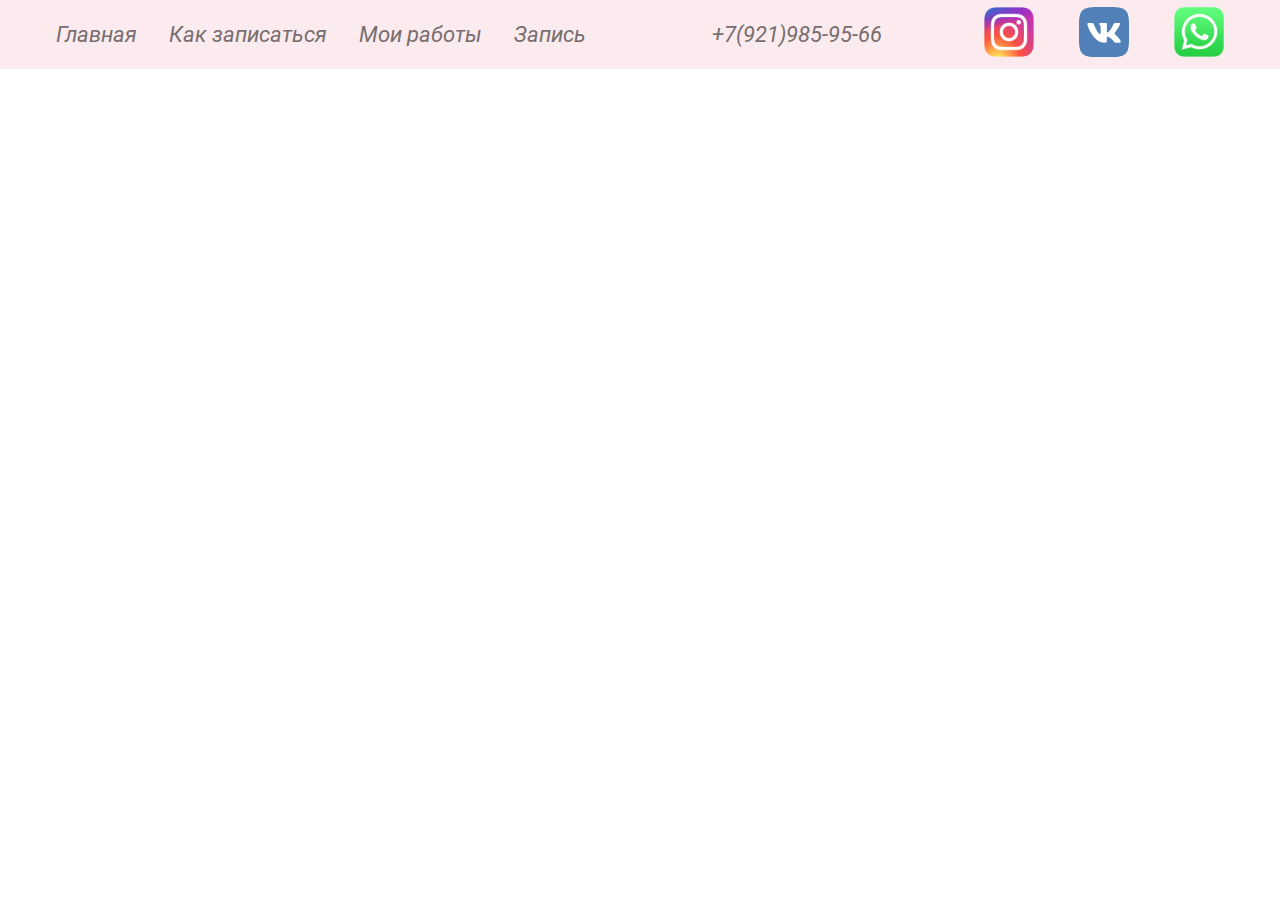
==== commit 413a0271: "adaptive header" ====
--- a/index.html
+++ b/index.html
@@ -20,15 +20,23 @@
         <div class="container">
             <div class="header__inner">
                 <nav class="header__menu">
-                    <ul class="header__menu-list">
+                    <div class="header__burger burger">
+                        <span></span>
+                    </div>
+                    <ul class="header__menu-list menu">
                         <li><a href="#">Главная</a></li>
+                        <div class="header__menu-list-sep"></div>
                         <li><a href="#">Как записаться</a></li>
+                        <div class="header__menu-list-sep"></div>
                         <li><a href="#">Мои работы</a></li>
+                        <div class="header__menu-list-sep"></div>
                         <li><a href="#">Запись</a></li>
+                        <div class="header__menu-list-sep last"></div>
+                        <li><div class="menu__phone"><a href="tel:+79219859566">+7(921)985-95-66</a></div></li>
                     </ul>
                 </nav>
                 <div class="header__phone"><a href="tel:+79219859566">+7(921)985-95-66</a></div>
-                <div class="header__sotio">
+                <div class="header__soсio">
                     <a href=""><img src="img/header-social-1.svg" alt=""></a>
                     <a href=""><img src="img/header-social-2.svg" alt=""></a>
                     <a href=""><img src="img/header-social-3.svg" alt=""></a>
@@ -37,7 +45,7 @@
         </div>
     </header>
 
-    <main>
+    <!-- <main>
         <section class="top">
             <div class="container">
                 <div class="top__inner">
@@ -251,7 +259,7 @@
                 </div>
             </div>
         </div>
-    </footer>
+    </footer> -->
 
     <script src="https://code.jquery.com/jquery-3.4.1.slim.min.js"
         integrity="sha256-pasqAKBDmFT4eHoN2ndd6lN370kFiGUFyTiUHWhU7k8=" crossorigin="anonymous"></script>
--- a/css/style.css
+++ b/css/style.css
@@ -1,2 +1,2 @@
-html{-webkit-box-sizing:border-box;box-sizing:border-box}*,*::after,*::before{-webkit-box-sizing:inherit;box-sizing:inherit}a{text-decoration:none;color:#776E6E}body{color:#776E6E;font-family:'Roboto', sans-serif}main{background:url("../img/bgbg.jpg") repeat-y center;background-size:cover}.container{width:1200px;margin:0 auto;padding:0 16px}.block-title{text-align:center;font-style:italic;font-weight:bold;font-size:60px;line-height:70px}.header{z-index:4;position:fixed;top:0;width:100%;font-style:italic;font-weight:normal;font-size:22px;background-color:#FCEBEE}.header__inner{display:-webkit-box;display:-ms-flexbox;display:flex;-webkit-box-pack:justify;-ms-flex-pack:justify;justify-content:space-between;-webkit-box-align:center;-ms-flex-align:center;align-items:center}.header__menu ul{display:-webkit-box;display:-ms-flexbox;display:flex}.header__menu ul li{list-style:none;margin-right:32px}.header__menu ul li:hover{text-decoration:underline}.header__sotio a{margin-left:40px}.top{top:0;position:relative}.top__inner{display:-webkit-box;display:-ms-flexbox;display:flex;-webkit-box-align:center;-ms-flex-align:center;align-items:center;-webkit-box-pack:justify;-ms-flex-pack:justify;justify-content:space-between}.top__title{font-family:'Pacifico', cursive;font-style:normal;font-weight:normal;font-size:76px;line-height:129.1%}.top__desc{font-style:italic;font-weight:300;font-size:30px;line-height:123.19%;text-align:right;max-width:537px}.top__img{margin-top:130px;margin-bottom:112px}.top__img img{display:block}.portfolio__content{display:-webkit-box;display:-ms-flexbox;display:flex;-webkit-box-orient:vertical;-webkit-box-direction:normal;-ms-flex-direction:column;flex-direction:column;-webkit-box-align:center;-ms-flex-align:center;align-items:center}.portfolio__slider{width:585px;z-index:1;border:10px solid #FF96AA;border-radius:26px;overflow:hidden}.portfolio__item{border-radius:26px}.portfolio__item img{width:100%;height:100%}.portfolio__border{margin-bottom:59px}.slider__dotted{display:-webkit-box;display:-ms-flexbox;display:flex;margin-bottom:150px}.slider__dot{width:24px;height:24px;border:3px solid #FF96AA;border-radius:50%;outline:none;cursor:pointer;margin-right:28px}.slider__dot.active{background-color:#FBDCE2}.slider__dot:last-child{margin-right:0}.slick-list{margin:0 -50px}.slick-slide{margin:0 50px}.about__content{display:-webkit-box;display:-ms-flexbox;display:flex;-webkit-box-pack:justify;-ms-flex-pack:justify;justify-content:space-between;-webkit-box-align:center;-ms-flex-align:center;align-items:center}.about__map{width:726px;margin-bottom:50px;margin-top:50px}.about__adress{text-align:center;font-style:italic;font-weight:300;font-size:21px;line-height:36px}.about__list{list-style:none;font-style:italic;font-weight:300;font-size:31px}.about__list li{margin-bottom:25px;position:relative}.about__list li::before{position:absolute;content:'';width:24px;height:37px;background-image:url(../img/list-mark.png);left:-33px;top:50%;-webkit-transform:translateY(-60%);transform:translateY(-60%)}.booking{padding-bottom:143px}.calendar{padding:5px 5px 10px;border:4px solid #FF96AA;width:1184px}.calendar__arrow-right,.calendar__arrow-left{cursor:pointer}.calendar__arrow-left{margin-right:20px}.calendar__arrow-right{margin-left:20px}.calendar__title{text-align:center;margin-top:50px;margin-bottom:25px;display:-webkit-box;display:-ms-flexbox;display:flex;-webkit-box-align:center;-ms-flex-align:center;align-items:center;text-align:center;-webkit-box-pack:center;-ms-flex-pack:center;justify-content:center}.calendar__title-text{font-style:normal;font-weight:normal;font-size:49px;line-height:57px}.calendar__week{display:-webkit-box;display:-ms-flexbox;display:flex;margin-bottom:9px}.calendar__week:last-child{margin-bottom:0}.calendar__day{width:159px;height:115px;margin-right:9px;cursor:pointer;position:relative;background:#FFEAEE;border:5px solid #FBDCE2;-webkit-box-sizing:border-box;box-sizing:border-box;-webkit-box-shadow:0px 4px 7px rgba(0,0,0,0.25);box-shadow:0px 4px 7px rgba(0,0,0,0.25)}.calendar__day:last-child{margin-right:0}.calendar__day.non__active{background-color:#CCCCCC;-webkit-box-shadow:none;box-shadow:none;border:none;cursor:default}.calendar__day-week{position:absolute;top:3px;left:11px;font-style:normal;font-weight:normal;font-size:23px;line-height:27px}.calendar__day-month{position:absolute;bottom:6px;right:19px;font-style:normal;font-weight:normal;font-size:49px}.footer{display:-webkit-box;display:-ms-flexbox;display:flex;background-color:#FF96AA;height:118px;-webkit-box-align:center;-ms-flex-align:center;align-items:center}.footer__inner{display:-webkit-box;display:-ms-flexbox;display:flex;-webkit-box-pack:justify;-ms-flex-pack:justify;justify-content:space-between;-webkit-box-align:center;-ms-flex-align:center;align-items:center}.footer__up{margin-left:53px;cursor:pointer}.footer__socio{margin-left:113px}.footer__socio a{margin-right:52px}.footer__author a{text-decoration:underline;margin-right:53px}
+html{-webkit-box-sizing:border-box;box-sizing:border-box}*,*::after,*::before{-webkit-box-sizing:inherit;box-sizing:inherit}a{text-decoration:none;color:#776E6E}.burger{display:none}body{color:#776E6E;font-family:'Roboto', sans-serif}main{background:url("../img/bgbg.jpg") repeat-y center;background-size:cover}.container{max-width:1200px;margin:0 auto;padding:0 16px}.menu__phone{display:none}.block-title{text-align:center;font-style:italic;font-weight:bold;font-size:60px;line-height:70px}.header{z-index:4;position:fixed;top:0;width:100%;font-style:italic;font-weight:normal;font-size:22px;background-color:#FCEBEE}.header__inner{display:-webkit-box;display:-ms-flexbox;display:flex;-webkit-box-pack:justify;-ms-flex-pack:justify;justify-content:space-between;-webkit-box-align:center;-ms-flex-align:center;align-items:center}.header__menu ul{display:-webkit-box;display:-ms-flexbox;display:flex;padding:0}.header__menu ul li{list-style:none;margin-right:32px}.header__menu ul li:hover{text-decoration:underline}.header__menu-list{-webkit-transition:all 0.3s ease 0s;transition:all 0.3s ease 0s}.header__soсio a{margin-left:40px}.top{top:0;position:relative;min-height:100vh}.top__inner{display:-webkit-box;display:-ms-flexbox;display:flex;-webkit-box-align:center;-ms-flex-align:center;align-items:center;-webkit-box-pack:justify;-ms-flex-pack:justify;justify-content:space-between}.top__title{font-family:'Pacifico', cursive;font-style:normal;font-weight:normal;font-size:76px;line-height:129.1%}.top__desc{font-style:italic;font-weight:300;font-size:30px;line-height:123.19%;text-align:right;max-width:537px}.top__img{margin-top:130px;margin-bottom:112px}.top__img img{display:block}.portfolio__content{display:-webkit-box;display:-ms-flexbox;display:flex;-webkit-box-orient:vertical;-webkit-box-direction:normal;-ms-flex-direction:column;flex-direction:column;-webkit-box-align:center;-ms-flex-align:center;align-items:center}.portfolio__slider{width:585px;z-index:1;border:10px solid #FF96AA;border-radius:26px;overflow:hidden}.portfolio__item{border-radius:26px}.portfolio__item img{width:100%;height:100%}.portfolio__border{margin-bottom:59px}.slider__dotted{display:-webkit-box;display:-ms-flexbox;display:flex;margin-bottom:150px}.slider__dot{width:24px;height:24px;border:3px solid #FF96AA;border-radius:50%;outline:none;cursor:pointer;margin-right:28px}.slider__dot.active{background-color:#FBDCE2}.slider__dot:last-child{margin-right:0}.slick-list{margin:0 -50px}.slick-slide{margin:0 50px}.about__content{display:-webkit-box;display:-ms-flexbox;display:flex;-webkit-box-pack:justify;-ms-flex-pack:justify;justify-content:space-between;-webkit-box-align:center;-ms-flex-align:center;align-items:center}.about__map{width:726px;margin-bottom:50px;margin-top:50px}.about__adress{text-align:center;font-style:italic;font-weight:300;font-size:21px;line-height:36px}.about__list{list-style:none;font-style:italic;font-weight:300;font-size:31px}.about__list li{margin-bottom:25px;position:relative}.about__list li::before{position:absolute;content:'';width:24px;height:37px;background-image:url(../img/list-mark.png);left:-33px;top:50%;-webkit-transform:translateY(-60%);transform:translateY(-60%)}.booking{padding-bottom:143px}.calendar{padding:5px 5px 10px;border:4px solid #FF96AA;width:1184px}.calendar__arrow-right,.calendar__arrow-left{cursor:pointer}.calendar__arrow-left{margin-right:20px}.calendar__arrow-right{margin-left:20px}.calendar__title{text-align:center;margin-top:50px;margin-bottom:25px;display:-webkit-box;display:-ms-flexbox;display:flex;-webkit-box-align:center;-ms-flex-align:center;align-items:center;text-align:center;-webkit-box-pack:center;-ms-flex-pack:center;justify-content:center}.calendar__title-text{font-style:normal;font-weight:normal;font-size:49px;line-height:57px}.calendar__week{display:-webkit-box;display:-ms-flexbox;display:flex;margin-bottom:9px}.calendar__week:last-child{margin-bottom:0}.calendar__day{width:159px;height:115px;margin-right:9px;cursor:pointer;position:relative;background:#FFEAEE;border:5px solid #FBDCE2;-webkit-box-sizing:border-box;box-sizing:border-box;-webkit-box-shadow:0px 4px 7px rgba(0,0,0,0.25);box-shadow:0px 4px 7px rgba(0,0,0,0.25)}.calendar__day:last-child{margin-right:0}.calendar__day.non__active{background-color:#CCCCCC;-webkit-box-shadow:none;box-shadow:none;border:none;cursor:default}.calendar__day-week{position:absolute;top:3px;left:11px;font-style:normal;font-weight:normal;font-size:23px;line-height:27px}.calendar__day-month{position:absolute;bottom:6px;right:19px;font-style:normal;font-weight:normal;font-size:49px}.footer{display:-webkit-box;display:-ms-flexbox;display:flex;background-color:#FF96AA;height:118px;-webkit-box-align:center;-ms-flex-align:center;align-items:center}.footer__inner{display:-webkit-box;display:-ms-flexbox;display:flex;-webkit-box-pack:justify;-ms-flex-pack:justify;justify-content:space-between;-webkit-box-align:center;-ms-flex-align:center;align-items:center}.footer__up{margin-left:53px;cursor:pointer}.footer__socio{margin-left:113px}.footer__socio a{margin-right:52px}.footer__author a{text-decoration:underline;margin-right:53px}@media (max-width: 1275px){.header__soсio a{margin-left:20px}.header__menu ul li{margin-right:20px}}@media (max-width: 1024px){.burger{right:0;display:block;position:relative;width:30px;height:20px;z-index:6}.burger::before,.burger::after{content:'';background-color:#FF96AA;position:absolute;width:100%;height:2px;left:0;-webkit-transition:all 0.3s ease 0s;transition:all 0.3s ease 0s}.burger::before{top:0}.burger::after{bottom:0}.burger span{position:absolute;background-color:#FF96AA;left:0;width:100%;height:2px;top:9px;-webkit-transition:all 0.3s ease 0s;transition:all 0.3s ease 0s}.burger.active::before{-webkit-transform:rotate(45deg);transform:rotate(45deg);top:9px}.burger.active::after{-webkit-transform:rotate(-45deg);transform:rotate(-45deg);bottom:9px}.burger.active span{-webkit-transform:scale(0);transform:scale(0)}.header__menu-list{position:fixed;background-color:#FCEBEE;-webkit-box-orient:vertical;-webkit-box-direction:normal;-ms-flex-direction:column;flex-direction:column;width:100%;margin:0 -15px 0 -15px;-webkit-box-align:center;-ms-flex-align:center;align-items:center}.header__menu-list li{margin:15px 0;text-align:center}.header__menu-list-sep{background-color:#776E6E;width:100%;height:1px}.header__menu-list-sep.last{display:none}.menu{top:50px;left:-200%}.menu.active{left:15px}}@media (max-width: 520px){.menu__phone{display:block}.header{height:50px}.header__inner{-webkit-box-pack:justify;-ms-flex-pack:justify;justify-content:space-between;-webkit-box-align:center;-ms-flex-align:center;align-items:center;height:50px}.header__phone{display:none}.header__menu-list-sep.last{display:block}.header__soсio img{height:40px;width:40px}}@media (max-width: 420px){.menu{height:100%}}
 /*# sourceMappingURL=style.css.map */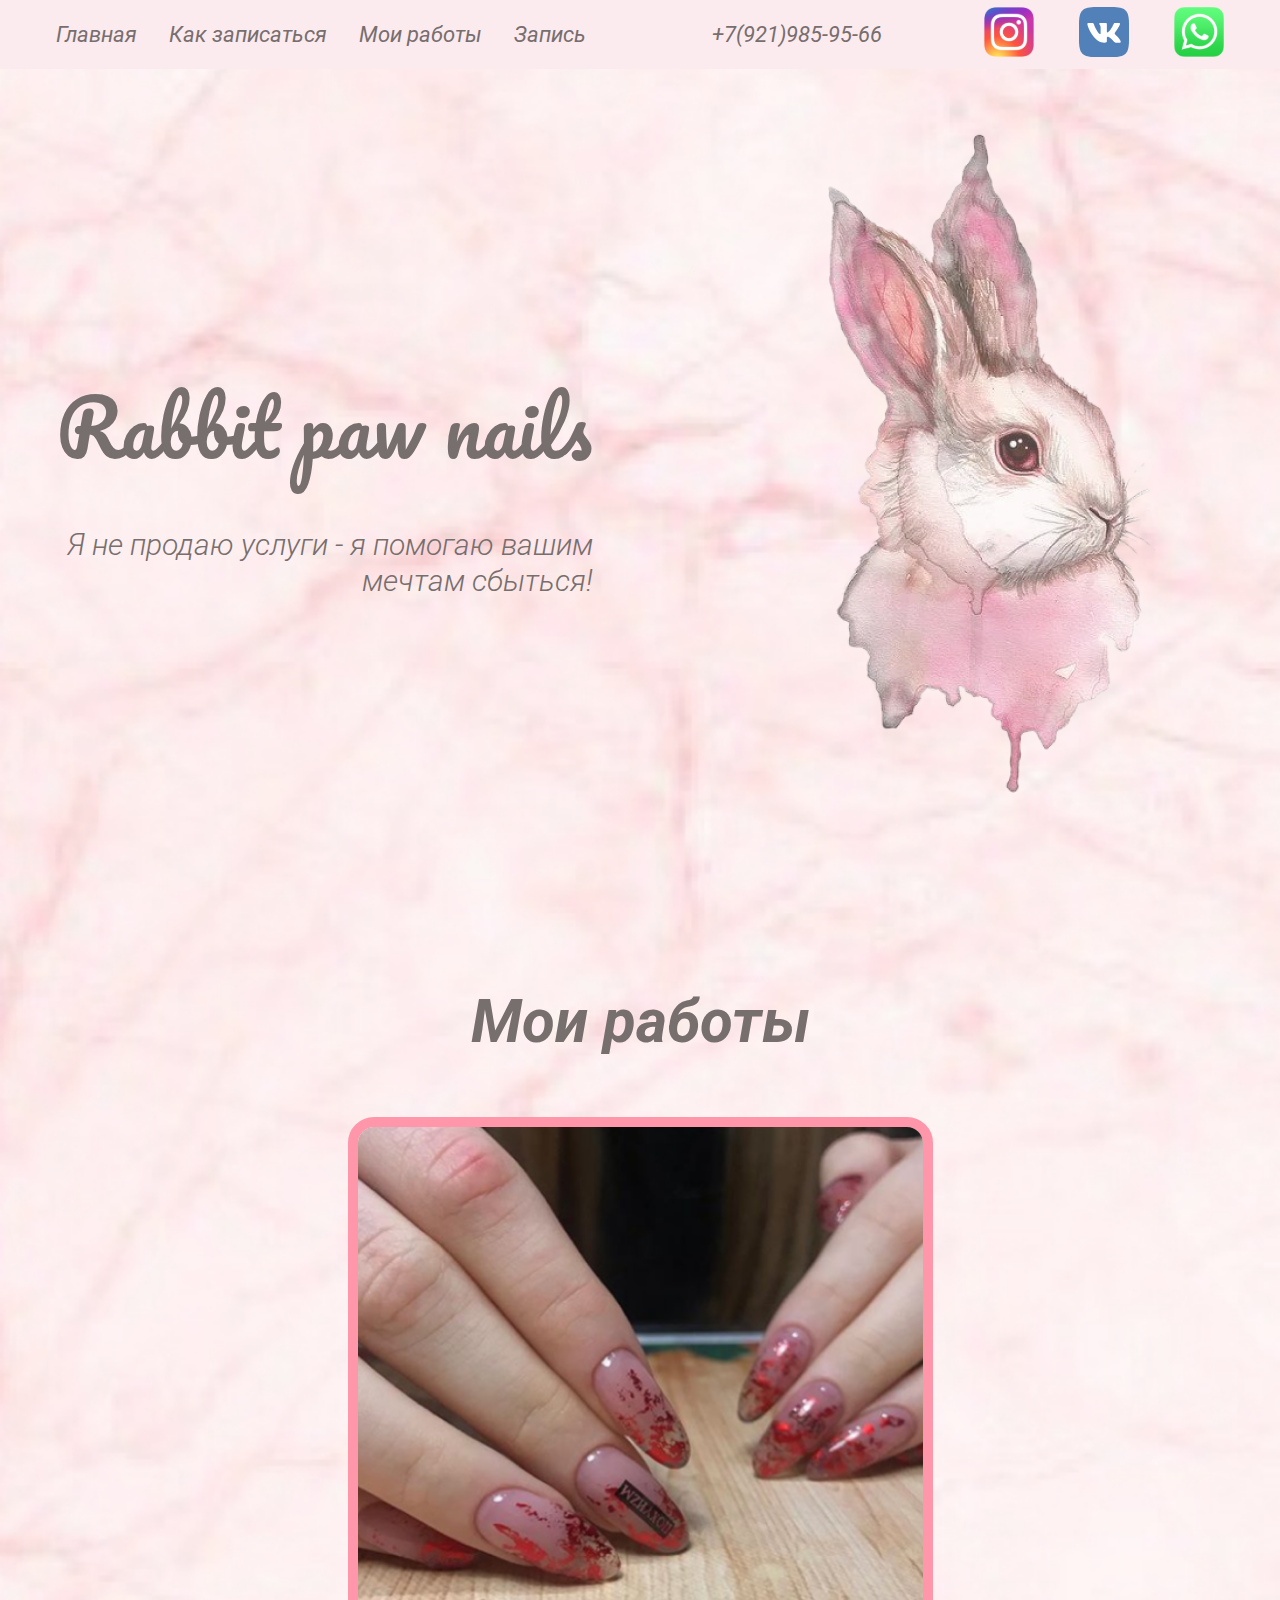
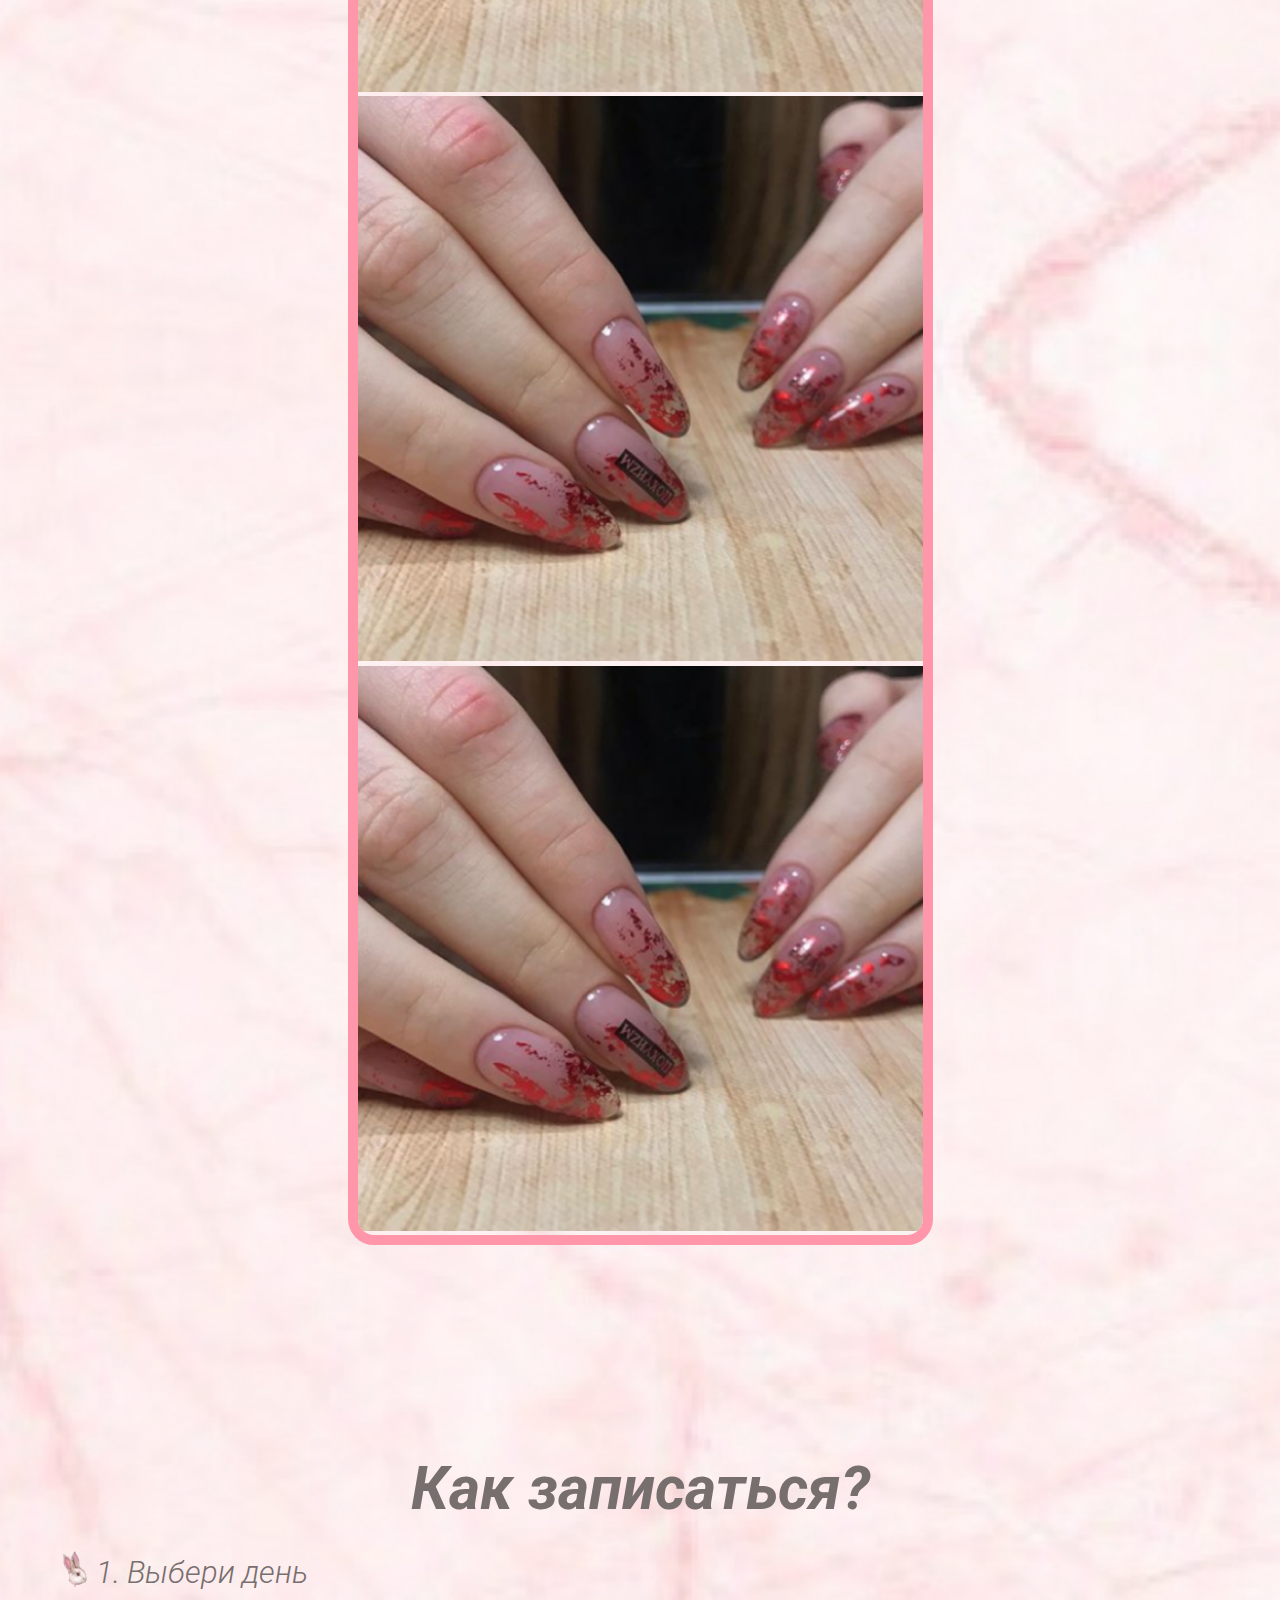
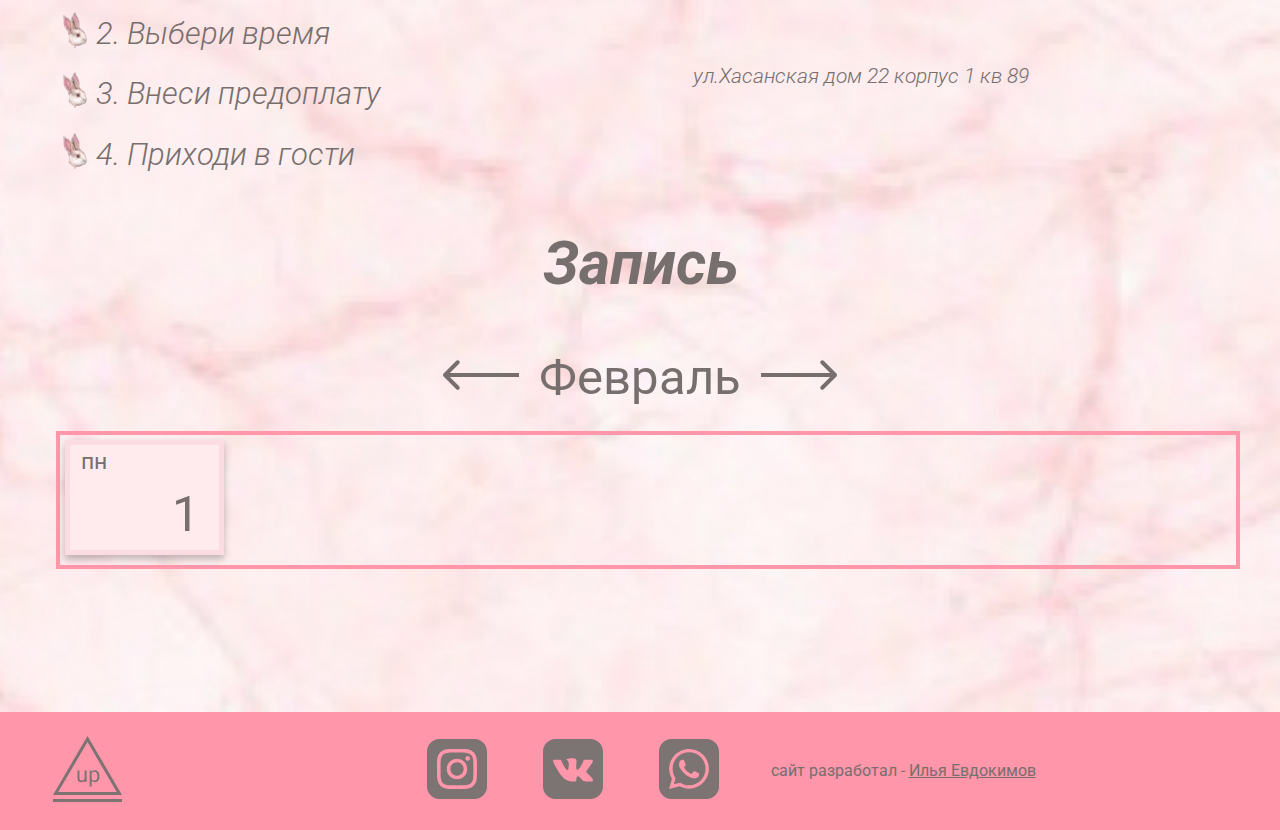
==== commit f7a3f59b: "time" ====
--- a/index.html
+++ b/index.html
@@ -45,7 +45,7 @@
         </div>
     </header>
 
-    <!-- <main>
+    <main>
         <section class="top">
             <div class="container">
                 <div class="top__inner">
@@ -70,6 +70,9 @@
                     <div class="portfolio__content">
                         <div class="portfolio__border">
                             <div class="portfolio__slider slider">
+                                <div class="portfolio__item">
+                                    <img src="img/portfolio.png" alt="">
+                                </div>
                                 <div class="portfolio__item">
                                     <img src="img/portfolio.png" alt="">
                                 </div>
@@ -119,124 +122,10 @@
                 </div>
                 <div class="booking_calendar calendar">
                     <div class="calendar__week">
-                        <div class="calendar__day">
+                        <a href = "booking.html" class="calendar__day">
                             <div class="calendar__day-week">пн</div>
                             <div class="calendar__day-month">1</div>
-                        </div>
-                        <div class="calendar__day">
-                            <div class="calendar__day-week">пн</div>
-                            <div class="calendar__day-month">1</div>
-                        </div>
-                        <div class="calendar__day">
-                            <div class="calendar__day-week">пн</div>
-                            <div class="calendar__day-month">1</div>
-                        </div>
-                        <div class="calendar__day">
-                            <div class="calendar__day-week">пн</div>
-                            <div class="calendar__day-month">1</div>
-                        </div>
-                        <div class="calendar__day">
-                            <div class="calendar__day-week">пн</div>
-                            <div class="calendar__day-month">1</div>
-                        </div>
-                        <div class="calendar__day">
-                            <div class="calendar__day-week">пн</div>
-                            <div class="calendar__day-month">1</div>
-                        </div>
-                        <div class="calendar__day non__active">
-                            <div class="calendar__day-week">пн</div>
-                            <div class="calendar__day-month">1</div>
-                        </div>
-                    </div>
-                    <div class="calendar__week">
-                        <div class="calendar__day">
-                            <div class="calendar__day-week">пн</div>
-                            <div class="calendar__day-month">1</div>
-                        </div>
-                        <div class="calendar__day">
-                            <div class="calendar__day-week">пн</div>
-                            <div class="calendar__day-month">1</div>
-                        </div>
-                        <div class="calendar__day">
-                            <div class="calendar__day-week">пн</div>
-                            <div class="calendar__day-month">1</div>
-                        </div>
-                        <div class="calendar__day">
-                            <div class="calendar__day-week">пн</div>
-                            <div class="calendar__day-month">1</div>
-                        </div>
-                        <div class="calendar__day">
-                            <div class="calendar__day-week">пн</div>
-                            <div class="calendar__day-month">1</div>
-                        </div>
-                        <div class="calendar__day">
-                            <div class="calendar__day-week">пн</div>
-                            <div class="calendar__day-month">1</div>
-                        </div>
-                        <div class="calendar__day">
-                            <div class="calendar__day-week">пн</div>
-                            <div class="calendar__day-month">1</div>
-                        </div>
-                    </div>
-                    <div class="calendar__week">
-                        <div class="calendar__day">
-                            <div class="calendar__day-week">пн</div>
-                            <div class="calendar__day-month">1</div>
-                        </div>
-                        <div class="calendar__day">
-                            <div class="calendar__day-week">пн</div>
-                            <div class="calendar__day-month">1</div>
-                        </div>
-                        <div class="calendar__day non__active">
-                            <div class="calendar__day-week">пн</div>
-                            <div class="calendar__day-month">1</div>
-                        </div>
-                        <div class="calendar__day">
-                            <div class="calendar__day-week">пн</div>
-                            <div class="calendar__day-month">1</div>
-                        </div>
-                        <div class="calendar__day">
-                            <div class="calendar__day-week">пн</div>
-                            <div class="calendar__day-month">1</div>
-                        </div>
-                        <div class="calendar__day">
-                            <div class="calendar__day-week">пн</div>
-                            <div class="calendar__day-month">1</div>
-                        </div>
-                        <div class="calendar__day">
-                            <div class="calendar__day-week">пн</div>
-                            <div class="calendar__day-month">1</div>
-                        </div>
-                    </div>
-                    <div class="calendar__week">
-                        <div class="calendar__day">
-                            <div class="calendar__day-week">пн</div>
-                            <div class="calendar__day-month">1</div>
-                        </div>
-                        <div class="calendar__day">
-                            <div class="calendar__day-week">пн</div>
-                            <div class="calendar__day-month">1</div>
-                        </div>
-                        <div class="calendar__day">
-                            <div class="calendar__day-week">пн</div>
-                            <div class="calendar__day-month">1</div>
-                        </div>
-                        <div class="calendar__day non__active">
-                            <div class="calendar__day-week">пн</div>
-                            <div class="calendar__day-month">1</div>
-                        </div>
-                        <div class="calendar__day">
-                            <div class="calendar__day-week">пн</div>
-                            <div class="calendar__day-month">1</div>
-                        </div>
-                        <div class="calendar__day">
-                            <div class="calendar__day-week">пн</div>
-                            <div class="calendar__day-month">1</div>
-                        </div>
-                        <div class="calendar__day">
-                            <div class="calendar__day-week">пн</div>
-                            <div class="calendar__day-month">1</div>
-                        </div>
+                        </a>
                     </div>
                 </div>
             </div>
@@ -259,7 +148,7 @@
                 </div>
             </div>
         </div>
-    </footer> -->
+    </footer>
 
     <script src="https://code.jquery.com/jquery-3.4.1.slim.min.js"
         integrity="sha256-pasqAKBDmFT4eHoN2ndd6lN370kFiGUFyTiUHWhU7k8=" crossorigin="anonymous"></script>
--- a/css/style.css
+++ b/css/style.css
@@ -1,2 +1,2 @@
-html{-webkit-box-sizing:border-box;box-sizing:border-box}*,*::after,*::before{-webkit-box-sizing:inherit;box-sizing:inherit}a{text-decoration:none;color:#776E6E}.burger{display:none}body{color:#776E6E;font-family:'Roboto', sans-serif}main{background:url("../img/bgbg.jpg") repeat-y center;background-size:cover}.container{max-width:1200px;margin:0 auto;padding:0 16px}.menu__phone{display:none}.block-title{text-align:center;font-style:italic;font-weight:bold;font-size:60px;line-height:70px}.header{z-index:4;position:fixed;top:0;width:100%;font-style:italic;font-weight:normal;font-size:22px;background-color:#FCEBEE}.header__inner{display:-webkit-box;display:-ms-flexbox;display:flex;-webkit-box-pack:justify;-ms-flex-pack:justify;justify-content:space-between;-webkit-box-align:center;-ms-flex-align:center;align-items:center}.header__menu ul{display:-webkit-box;display:-ms-flexbox;display:flex;padding:0}.header__menu ul li{list-style:none;margin-right:32px}.header__menu ul li:hover{text-decoration:underline}.header__menu-list{-webkit-transition:all 0.3s ease 0s;transition:all 0.3s ease 0s}.header__soсio a{margin-left:40px}.top{top:0;position:relative;min-height:100vh}.top__inner{display:-webkit-box;display:-ms-flexbox;display:flex;-webkit-box-align:center;-ms-flex-align:center;align-items:center;-webkit-box-pack:justify;-ms-flex-pack:justify;justify-content:space-between}.top__title{font-family:'Pacifico', cursive;font-style:normal;font-weight:normal;font-size:76px;line-height:129.1%}.top__desc{font-style:italic;font-weight:300;font-size:30px;line-height:123.19%;text-align:right;max-width:537px}.top__img{margin-top:130px;margin-bottom:112px}.top__img img{display:block}.portfolio__content{display:-webkit-box;display:-ms-flexbox;display:flex;-webkit-box-orient:vertical;-webkit-box-direction:normal;-ms-flex-direction:column;flex-direction:column;-webkit-box-align:center;-ms-flex-align:center;align-items:center}.portfolio__slider{width:585px;z-index:1;border:10px solid #FF96AA;border-radius:26px;overflow:hidden}.portfolio__item{border-radius:26px}.portfolio__item img{width:100%;height:100%}.portfolio__border{margin-bottom:59px}.slider__dotted{display:-webkit-box;display:-ms-flexbox;display:flex;margin-bottom:150px}.slider__dot{width:24px;height:24px;border:3px solid #FF96AA;border-radius:50%;outline:none;cursor:pointer;margin-right:28px}.slider__dot.active{background-color:#FBDCE2}.slider__dot:last-child{margin-right:0}.slick-list{margin:0 -50px}.slick-slide{margin:0 50px}.about__content{display:-webkit-box;display:-ms-flexbox;display:flex;-webkit-box-pack:justify;-ms-flex-pack:justify;justify-content:space-between;-webkit-box-align:center;-ms-flex-align:center;align-items:center}.about__map{width:726px;margin-bottom:50px;margin-top:50px}.about__adress{text-align:center;font-style:italic;font-weight:300;font-size:21px;line-height:36px}.about__list{list-style:none;font-style:italic;font-weight:300;font-size:31px}.about__list li{margin-bottom:25px;position:relative}.about__list li::before{position:absolute;content:'';width:24px;height:37px;background-image:url(../img/list-mark.png);left:-33px;top:50%;-webkit-transform:translateY(-60%);transform:translateY(-60%)}.booking{padding-bottom:143px}.calendar{padding:5px 5px 10px;border:4px solid #FF96AA;width:1184px}.calendar__arrow-right,.calendar__arrow-left{cursor:pointer}.calendar__arrow-left{margin-right:20px}.calendar__arrow-right{margin-left:20px}.calendar__title{text-align:center;margin-top:50px;margin-bottom:25px;display:-webkit-box;display:-ms-flexbox;display:flex;-webkit-box-align:center;-ms-flex-align:center;align-items:center;text-align:center;-webkit-box-pack:center;-ms-flex-pack:center;justify-content:center}.calendar__title-text{font-style:normal;font-weight:normal;font-size:49px;line-height:57px}.calendar__week{display:-webkit-box;display:-ms-flexbox;display:flex;margin-bottom:9px}.calendar__week:last-child{margin-bottom:0}.calendar__day{width:159px;height:115px;margin-right:9px;cursor:pointer;position:relative;background:#FFEAEE;border:5px solid #FBDCE2;-webkit-box-sizing:border-box;box-sizing:border-box;-webkit-box-shadow:0px 4px 7px rgba(0,0,0,0.25);box-shadow:0px 4px 7px rgba(0,0,0,0.25)}.calendar__day:last-child{margin-right:0}.calendar__day.non__active{background-color:#CCCCCC;-webkit-box-shadow:none;box-shadow:none;border:none;cursor:default}.calendar__day-week{position:absolute;top:3px;left:11px;font-style:normal;font-weight:normal;font-size:23px;line-height:27px}.calendar__day-month{position:absolute;bottom:6px;right:19px;font-style:normal;font-weight:normal;font-size:49px}.footer{display:-webkit-box;display:-ms-flexbox;display:flex;background-color:#FF96AA;height:118px;-webkit-box-align:center;-ms-flex-align:center;align-items:center}.footer__inner{display:-webkit-box;display:-ms-flexbox;display:flex;-webkit-box-pack:justify;-ms-flex-pack:justify;justify-content:space-between;-webkit-box-align:center;-ms-flex-align:center;align-items:center}.footer__up{margin-left:53px;cursor:pointer}.footer__socio{margin-left:113px}.footer__socio a{margin-right:52px}.footer__author a{text-decoration:underline;margin-right:53px}@media (max-width: 1275px){.header__soсio a{margin-left:20px}.header__menu ul li{margin-right:20px}}@media (max-width: 1024px){.burger{right:0;display:block;position:relative;width:30px;height:20px;z-index:6}.burger::before,.burger::after{content:'';background-color:#FF96AA;position:absolute;width:100%;height:2px;left:0;-webkit-transition:all 0.3s ease 0s;transition:all 0.3s ease 0s}.burger::before{top:0}.burger::after{bottom:0}.burger span{position:absolute;background-color:#FF96AA;left:0;width:100%;height:2px;top:9px;-webkit-transition:all 0.3s ease 0s;transition:all 0.3s ease 0s}.burger.active::before{-webkit-transform:rotate(45deg);transform:rotate(45deg);top:9px}.burger.active::after{-webkit-transform:rotate(-45deg);transform:rotate(-45deg);bottom:9px}.burger.active span{-webkit-transform:scale(0);transform:scale(0)}.header__menu-list{position:fixed;background-color:#FCEBEE;-webkit-box-orient:vertical;-webkit-box-direction:normal;-ms-flex-direction:column;flex-direction:column;width:100%;margin:0 -15px 0 -15px;-webkit-box-align:center;-ms-flex-align:center;align-items:center}.header__menu-list li{margin:15px 0;text-align:center}.header__menu-list-sep{background-color:#776E6E;width:100%;height:1px}.header__menu-list-sep.last{display:none}.menu{top:50px;left:-200%}.menu.active{left:15px}}@media (max-width: 520px){.menu__phone{display:block}.header{height:50px}.header__inner{-webkit-box-pack:justify;-ms-flex-pack:justify;justify-content:space-between;-webkit-box-align:center;-ms-flex-align:center;align-items:center;height:50px}.header__phone{display:none}.header__menu-list-sep.last{display:block}.header__soсio img{height:40px;width:40px}}@media (max-width: 420px){.menu{height:100%}}
+html{-webkit-box-sizing:border-box;box-sizing:border-box}*,*::after,*::before{-webkit-box-sizing:inherit;box-sizing:inherit}a{text-decoration:none;color:#776E6E}.burger{display:none}body{color:#776E6E;font-family:'Roboto', sans-serif}main{background:url("../img/bgbg.jpg") repeat-y center;background-size:cover}.container{max-width:1200px;margin:0 auto;padding:0 16px}.menu__phone{display:none}.block-title{text-align:center;font-style:italic;font-weight:bold;font-size:60px;line-height:70px}.header{z-index:4;position:fixed;top:0;width:100%;font-style:italic;font-weight:normal;font-size:22px;background-color:#FCEBEE}.header__inner{display:-webkit-box;display:-ms-flexbox;display:flex;-webkit-box-pack:justify;-ms-flex-pack:justify;justify-content:space-between;-webkit-box-align:center;-ms-flex-align:center;align-items:center}.header__menu ul{display:-webkit-box;display:-ms-flexbox;display:flex;padding:0}.header__menu ul li{list-style:none;margin-right:32px}.header__menu ul li:hover{text-decoration:underline}.header__menu-list{-webkit-transition:all 0.3s ease 0s;transition:all 0.3s ease 0s}.header__soсio a{margin-left:40px}.top{top:0;position:relative;min-height:100vh}.top__inner{display:-webkit-box;display:-ms-flexbox;display:flex;-webkit-box-align:center;-ms-flex-align:center;align-items:center;-webkit-box-pack:justify;-ms-flex-pack:justify;justify-content:space-between}.top__title{font-family:'Pacifico', cursive;font-style:normal;font-weight:normal;font-size:76px;line-height:129.1%}.top__desc{font-style:italic;font-weight:300;font-size:30px;line-height:123.19%;text-align:right;max-width:537px}.top__img{margin-top:130px;margin-bottom:112px}.top__img img{display:block}.portfolio__content{display:-webkit-box;display:-ms-flexbox;display:flex;-webkit-box-orient:vertical;-webkit-box-direction:normal;-ms-flex-direction:column;flex-direction:column;-webkit-box-align:center;-ms-flex-align:center;align-items:center}.portfolio__slider{width:585px;z-index:1;border:10px solid #FF96AA;border-radius:26px;overflow:hidden}.portfolio__item{border-radius:26px}.portfolio__item img{width:100%;height:100%}.portfolio__border{margin-bottom:59px}.slider__dotted{display:-webkit-box;display:-ms-flexbox;display:flex;margin-bottom:150px}.slider__dot{width:24px;height:24px;border:3px solid #FF96AA;border-radius:50%;outline:none;cursor:pointer;margin-right:28px}.slider__dot.active{background-color:#FBDCE2}.slider__dot:last-child{margin-right:0}.slick-list{margin:0 -50px}.slick-slide{margin:0 50px}.about__content{display:-webkit-box;display:-ms-flexbox;display:flex;-webkit-box-pack:justify;-ms-flex-pack:justify;justify-content:space-between;-webkit-box-align:center;-ms-flex-align:center;align-items:center}.about__map{width:726px;margin-bottom:50px;margin-top:50px}.about__adress{text-align:center;font-style:italic;font-weight:300;font-size:21px;line-height:36px}.about__list{list-style:none;font-style:italic;font-weight:300;font-size:31px}.about__list li{margin-bottom:25px;position:relative}.about__list li::before{position:absolute;content:'';width:24px;height:37px;background-image:url(../img/list-mark.png);left:-33px;top:50%;-webkit-transform:translateY(-60%);transform:translateY(-60%)}.booking{padding-bottom:143px}.calendar{padding:5px 5px 10px;border:4px solid #FF96AA;width:1184px}.calendar__arrow-right,.calendar__arrow-left{cursor:pointer}.calendar__arrow-left{margin-right:20px}.calendar__arrow-right{margin-left:20px}.calendar__title{text-align:center;margin-top:50px;margin-bottom:25px;display:-webkit-box;display:-ms-flexbox;display:flex;-webkit-box-align:center;-ms-flex-align:center;align-items:center;text-align:center;-webkit-box-pack:center;-ms-flex-pack:center;justify-content:center}.calendar__title-text{font-style:normal;font-weight:normal;font-size:49px;line-height:57px}.calendar__week{display:-webkit-box;display:-ms-flexbox;display:flex;margin-bottom:9px}.calendar__week:last-child{margin-bottom:0}.calendar__day{width:159px;height:115px;margin-right:9px;cursor:pointer;position:relative;background:#FFEAEE;border:5px solid #FBDCE2;-webkit-box-sizing:border-box;box-sizing:border-box;-webkit-box-shadow:0px 4px 7px rgba(0,0,0,0.25);box-shadow:0px 4px 7px rgba(0,0,0,0.25)}.calendar__day:last-child{margin-right:0}.calendar__day.non__active{background-color:#CCCCCC;-webkit-box-shadow:none;box-shadow:none;border:none;cursor:default}.calendar__day-week{position:absolute;top:3px;left:11px;font-style:normal;font-weight:normal;font-size:23px;line-height:27px}.calendar__day-month{position:absolute;bottom:6px;right:19px;font-style:normal;font-weight:normal;font-size:49px}.footer{display:-webkit-box;display:-ms-flexbox;display:flex;background-color:#FF96AA;height:118px;-webkit-box-align:center;-ms-flex-align:center;align-items:center}.footer__inner{display:-webkit-box;display:-ms-flexbox;display:flex;-webkit-box-pack:justify;-ms-flex-pack:justify;justify-content:space-between;-webkit-box-align:center;-ms-flex-align:center;align-items:center}.footer__up{margin-left:53px;cursor:pointer}.footer__socio{margin-left:113px}.footer__socio a{margin-right:52px}.footer__author a{text-decoration:underline;margin-right:53px}.time{min-height:100vh}.time__inner{margin-top:10vh;display:-webkit-box;display:-ms-flexbox;display:flex;-ms-flex-wrap:wrap;flex-wrap:wrap}.time__btn{font-style:normal;font-weight:500;font-size:24px;background:#FFF4F6;border:3px solid #FF9AAD;border-radius:22px;width:101px;height:38px;text-align:center;padding-top:3px;margin-right:20px;margin-bottom:20px}.time__btn:last-child{margin-right:0px}@media (max-width: 1275px){.header__soсio a{margin-left:20px}.header__menu ul li{margin-right:20px}}@media (max-width: 1024px){.burger{right:0;display:block;position:relative;width:30px;height:20px;z-index:6}.burger::before,.burger::after{content:'';background-color:#FF96AA;position:absolute;width:100%;height:2px;left:0;-webkit-transition:all 0.3s ease 0s;transition:all 0.3s ease 0s}.burger::before{top:0}.burger::after{bottom:0}.burger span{position:absolute;background-color:#FF96AA;left:0;width:100%;height:2px;top:9px;-webkit-transition:all 0.3s ease 0s;transition:all 0.3s ease 0s}.burger.active::before{-webkit-transform:rotate(45deg);transform:rotate(45deg);top:9px}.burger.active::after{-webkit-transform:rotate(-45deg);transform:rotate(-45deg);bottom:9px}.burger.active span{-webkit-transform:scale(0);transform:scale(0)}.header__menu-list{position:fixed;background-color:#FCEBEE;-webkit-box-orient:vertical;-webkit-box-direction:normal;-ms-flex-direction:column;flex-direction:column;width:100%;margin:0 -15px 0 -15px;-webkit-box-align:center;-ms-flex-align:center;align-items:center}.header__menu-list li{margin:15px 0;text-align:center}.header__menu-list-sep{background-color:#776E6E;width:100%;height:1px}.header__menu-list-sep.last{display:none}.menu{top:50px;left:-200%}.menu.active{left:15px}}@media (max-width: 520px){.menu__phone{display:block}.header{height:50px}.header__inner{-webkit-box-pack:justify;-ms-flex-pack:justify;justify-content:space-between;-webkit-box-align:center;-ms-flex-align:center;align-items:center;height:50px}.header__phone{display:none}.header__menu-list-sep.last{display:block}.header__soсio img{height:40px;width:40px}}@media (max-width: 420px){.menu{height:100%}}
 /*# sourceMappingURL=style.css.map */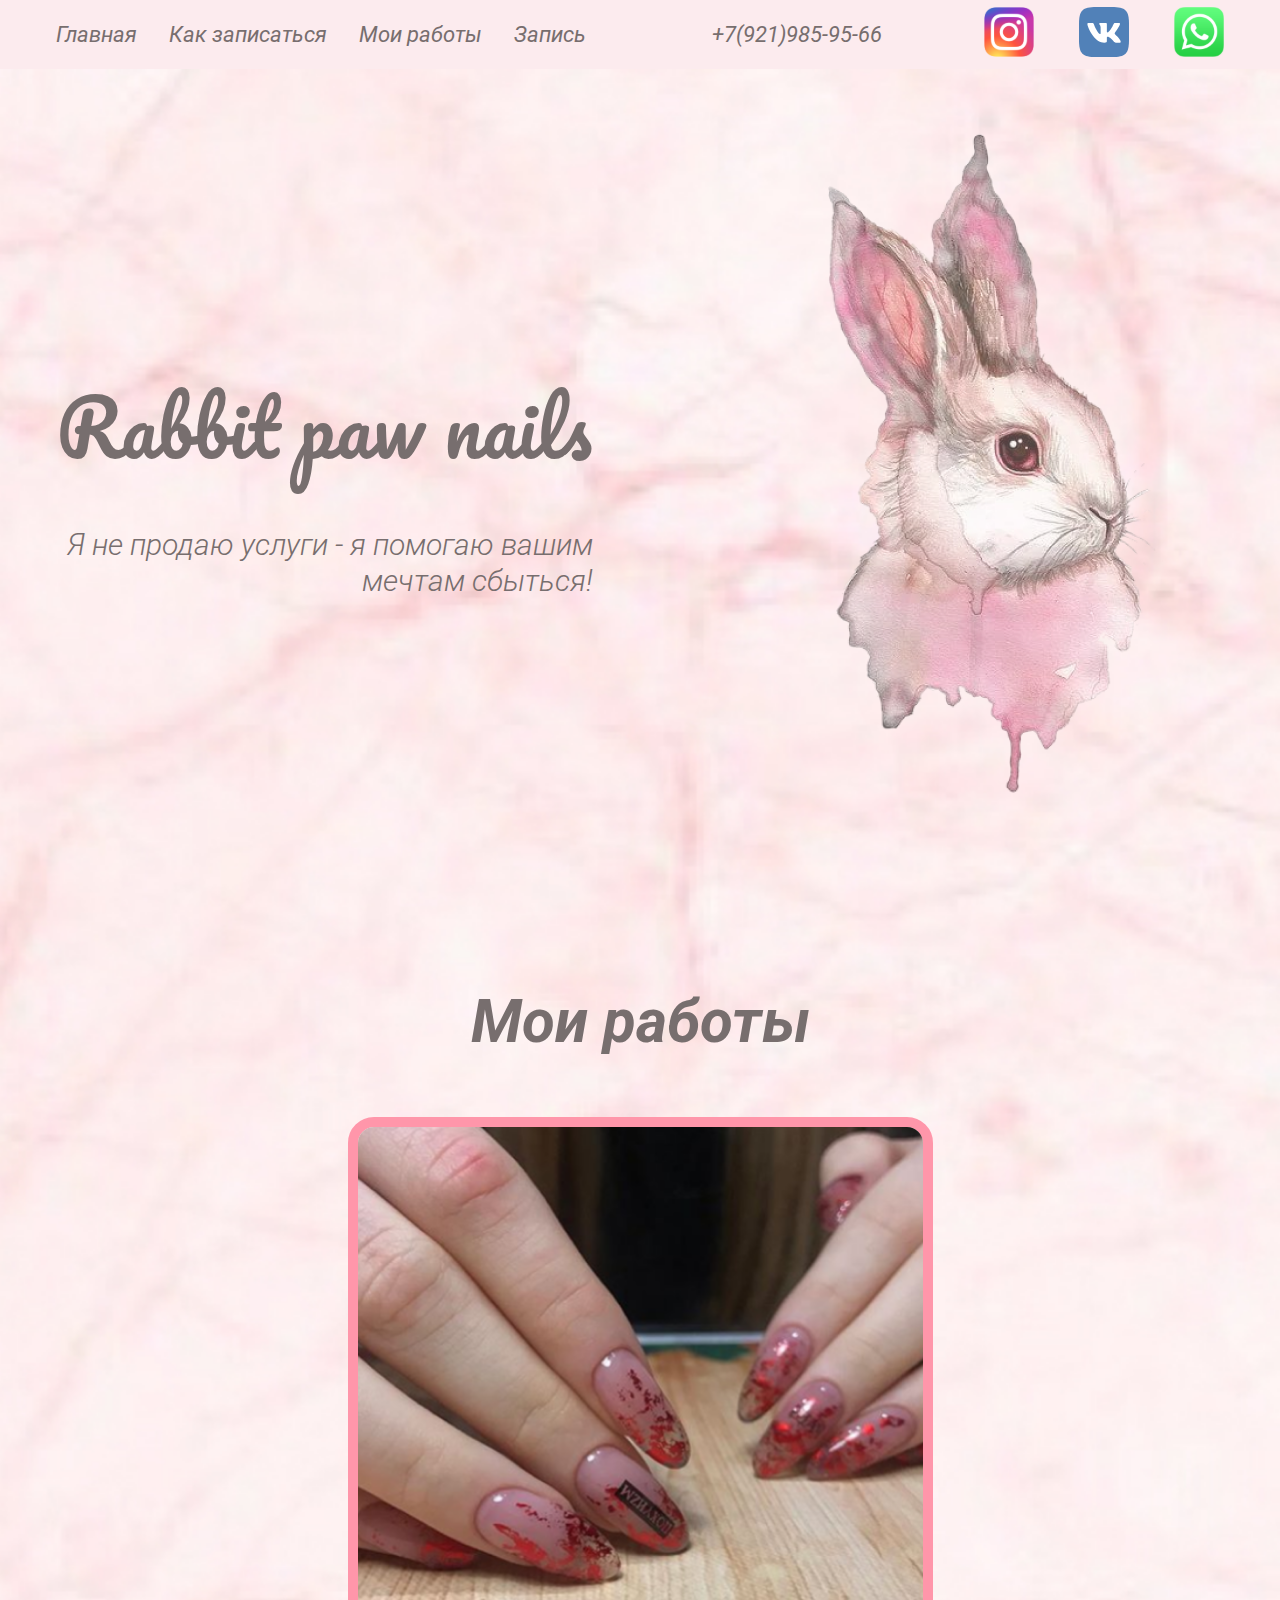
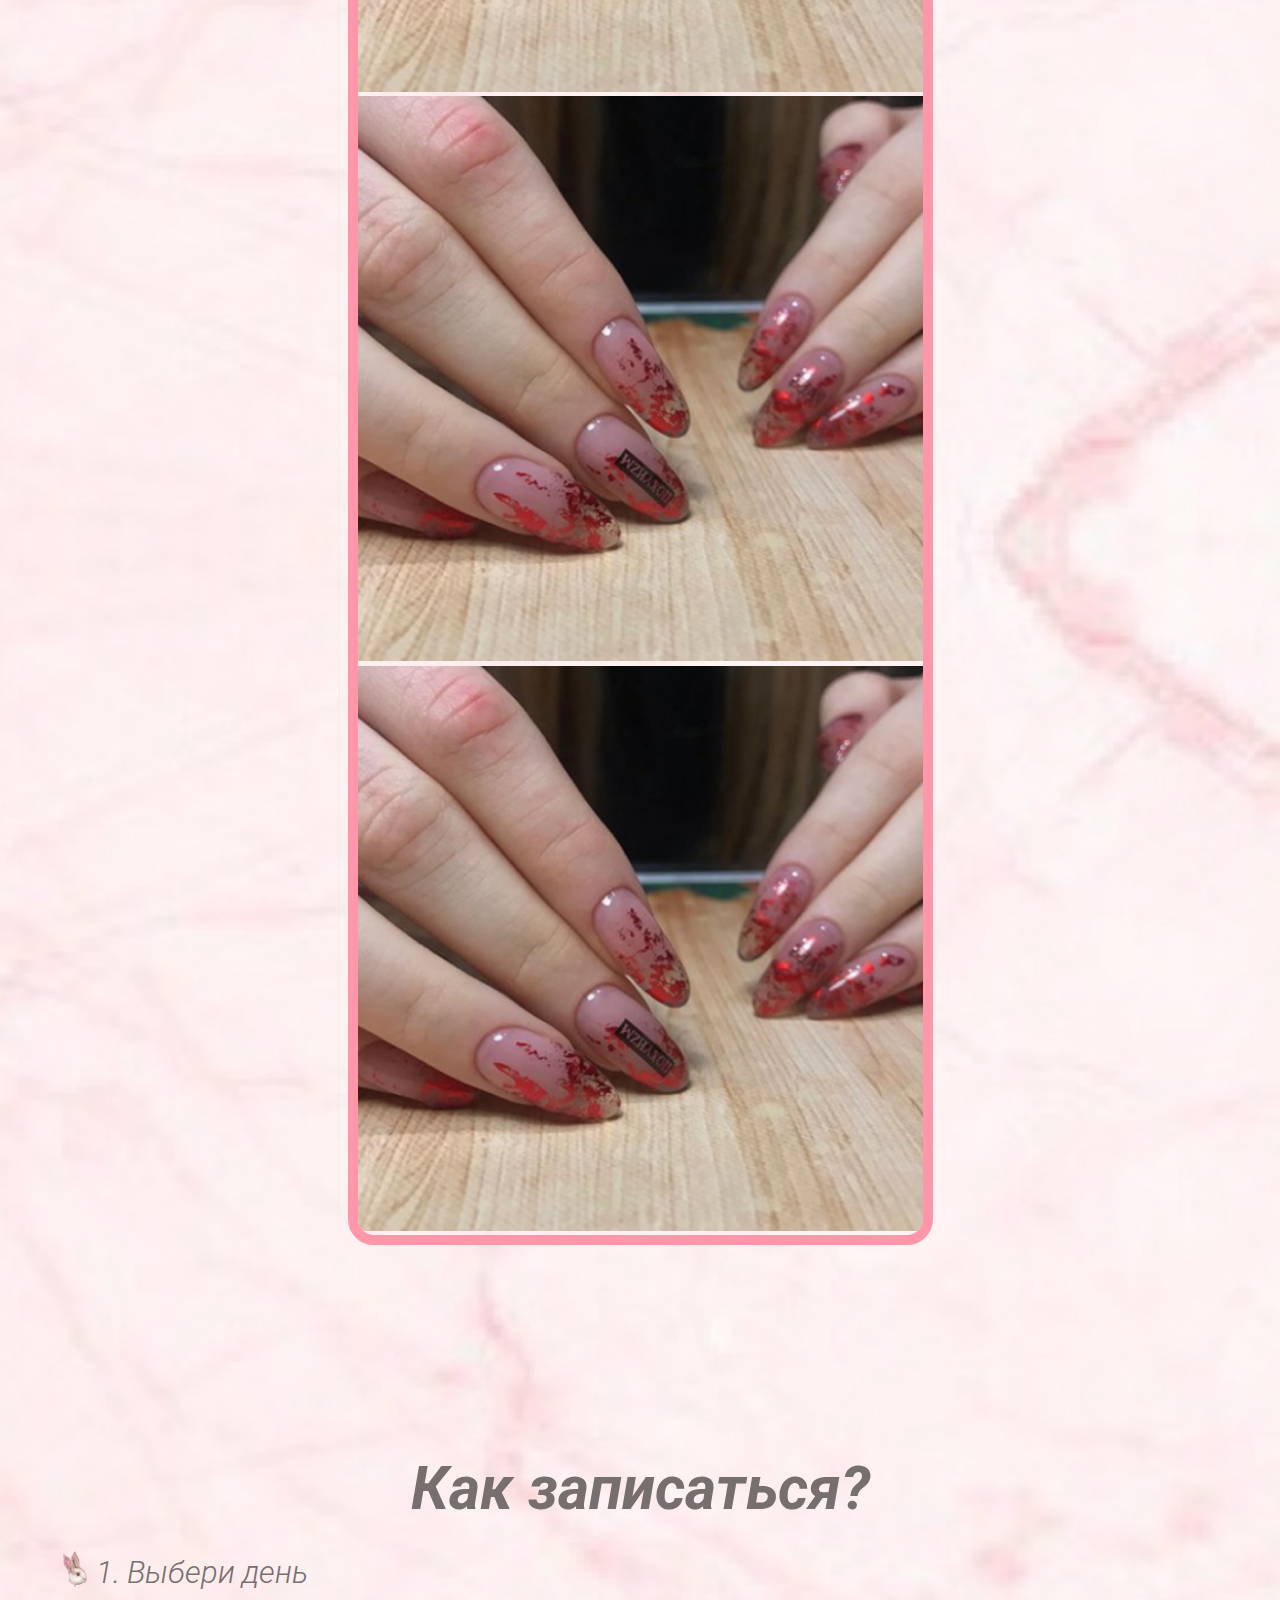
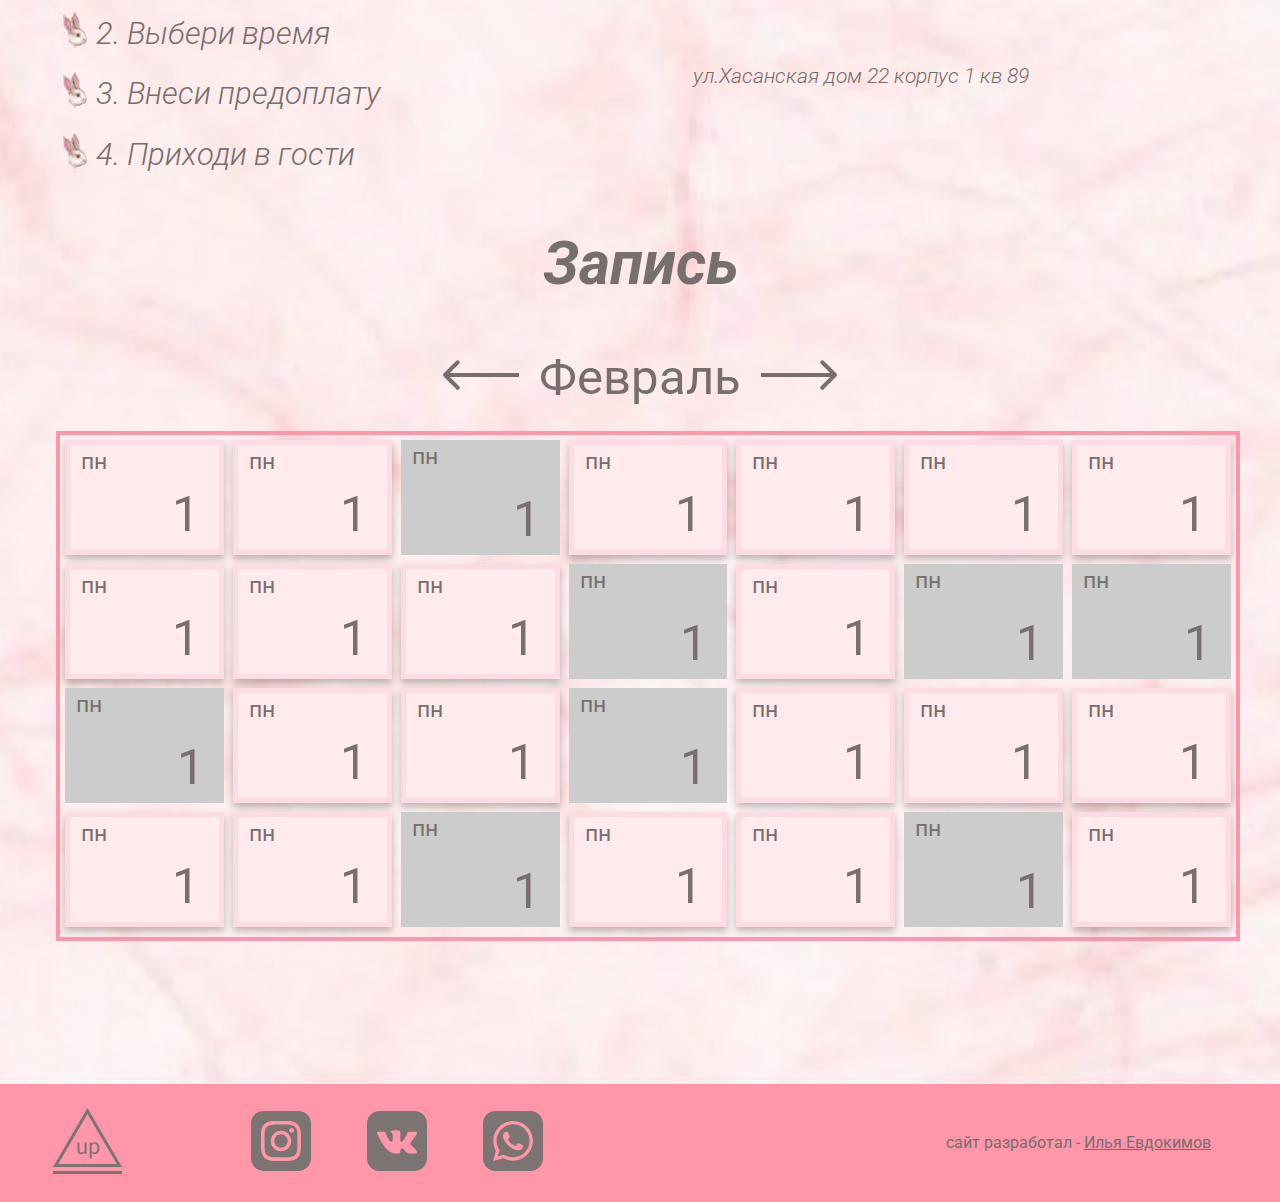
==== commit 02aa0e7f: "all" ====
--- a/index.html
+++ b/index.html
@@ -126,6 +126,120 @@
                             <div class="calendar__day-week">пн</div>
                             <div class="calendar__day-month">1</div>
                         </a>
+                        <a href = "booking.html" class="calendar__day">
+                            <div class="calendar__day-week">пн</div>
+                            <div class="calendar__day-month">1</div>
+                        </a>
+                        <a href = "booking.html" class="calendar__day non__active">
+                            <div class="calendar__day-week">пн</div>
+                            <div class="calendar__day-month">1</div>
+                        </a>
+                        <a href = "booking.html" class="calendar__day">
+                            <div class="calendar__day-week">пн</div>
+                            <div class="calendar__day-month">1</div>
+                        </a>
+                        <a href = "booking.html" class="calendar__day">
+                            <div class="calendar__day-week">пн</div>
+                            <div class="calendar__day-month">1</div>
+                        </a>
+                        <a href = "booking.html" class="calendar__day">
+                            <div class="calendar__day-week">пн</div>
+                            <div class="calendar__day-month">1</div>
+                        </a>
+                        <a href = "booking.html" class="calendar__day">
+                            <div class="calendar__day-week">пн</div>
+                            <div class="calendar__day-month">1</div>
+                        </a>
+                    </div>
+                    <div class="calendar__week">
+                        <a href = "booking.html" class="calendar__day">
+                            <div class="calendar__day-week">пн</div>
+                            <div class="calendar__day-month">1</div>
+                        </a>
+                        <a href = "booking.html" class="calendar__day">
+                            <div class="calendar__day-week">пн</div>
+                            <div class="calendar__day-month">1</div>
+                        </a>
+                        <a href = "booking.html" class="calendar__day">
+                            <div class="calendar__day-week">пн</div>
+                            <div class="calendar__day-month">1</div>
+                        </a>
+                        <a href = "booking.html" class="calendar__day non__active">
+                            <div class="calendar__day-week">пн</div>
+                            <div class="calendar__day-month">1</div>
+                        </a>
+                        <a href = "booking.html" class="calendar__day">
+                            <div class="calendar__day-week">пн</div>
+                            <div class="calendar__day-month">1</div>
+                        </a>
+                        <a href = "booking.html" class="calendar__day non__active">
+                            <div class="calendar__day-week">пн</div>
+                            <div class="calendar__day-month">1</div>
+                        </a>
+                        <a href = "booking.html" class="calendar__day non__active">
+                            <div class="calendar__day-week">пн</div>
+                            <div class="calendar__day-month">1</div>
+                        </a>
+                    </div>
+                    <div class="calendar__week">
+                        <a href = "booking.html" class="calendar__day non__active">
+                            <div class="calendar__day-week">пн</div>
+                            <div class="calendar__day-month">1</div>
+                        </a>
+                        <a href = "booking.html" class="calendar__day">
+                            <div class="calendar__day-week">пн</div>
+                            <div class="calendar__day-month">1</div>
+                        </a>
+                        <a href = "booking.html" class="calendar__day ">
+                            <div class="calendar__day-week">пн</div>
+                            <div class="calendar__day-month">1</div>
+                        </a>
+                        <a href = "booking.html" class="calendar__day non__active">
+                            <div class="calendar__day-week">пн</div>
+                            <div class="calendar__day-month">1</div>
+                        </a>
+                        <a href = "booking.html" class="calendar__day">
+                            <div class="calendar__day-week">пн</div>
+                            <div class="calendar__day-month">1</div>
+                        </a>
+                        <a href = "booking.html" class="calendar__day ">
+                            <div class="calendar__day-week">пн</div>
+                            <div class="calendar__day-month">1</div>
+                        </a>
+                        <a href = "booking.html" class="calendar__day">
+                            <div class="calendar__day-week">пн</div>
+                            <div class="calendar__day-month">1</div>
+                        </a>
+                    </div>
+                    <div class="calendar__week">
+                        <a href = "booking.html" class="calendar__day">
+                            <div class="calendar__day-week">пн</div>
+                            <div class="calendar__day-month">1</div>
+                        </a>
+                        <a href = "booking.html" class="calendar__day">
+                            <div class="calendar__day-week">пн</div>
+                            <div class="calendar__day-month">1</div>
+                        </a>
+                        <a href = "booking.html" class="calendar__day non__active">
+                            <div class="calendar__day-week">пн</div>
+                            <div class="calendar__day-month">1</div>
+                        </a>
+                        <a href = "booking.html" class="calendar__day">
+                            <div class="calendar__day-week">пн</div>
+                            <div class="calendar__day-month">1</div>
+                        </a>
+                        <a href = "booking.html" class="calendar__day">
+                            <div class="calendar__day-week">пн</div>
+                            <div class="calendar__day-month">1</div>
+                        </a>
+                        <a href = "booking.html" class="calendar__day non__active">
+                            <div class="calendar__day-week">пн</div>
+                            <div class="calendar__day-month">1</div>
+                        </a>
+                        <a href = "booking.html" class="calendar__day">
+                            <div class="calendar__day-week">пн</div>
+                            <div class="calendar__day-month">1</div>
+                        </a>
                     </div>
                 </div>
             </div>
--- a/css/style.css
+++ b/css/style.css
@@ -1,2 +1,2 @@
-html{-webkit-box-sizing:border-box;box-sizing:border-box}*,*::after,*::before{-webkit-box-sizing:inherit;box-sizing:inherit}a{text-decoration:none;color:#776E6E}.burger{display:none}body{color:#776E6E;font-family:'Roboto', sans-serif}main{background:url("../img/bgbg.jpg") repeat-y center;background-size:cover}.container{max-width:1200px;margin:0 auto;padding:0 16px}.menu__phone{display:none}.block-title{text-align:center;font-style:italic;font-weight:bold;font-size:60px;line-height:70px}.header{z-index:4;position:fixed;top:0;width:100%;font-style:italic;font-weight:normal;font-size:22px;background-color:#FCEBEE}.header__inner{display:-webkit-box;display:-ms-flexbox;display:flex;-webkit-box-pack:justify;-ms-flex-pack:justify;justify-content:space-between;-webkit-box-align:center;-ms-flex-align:center;align-items:center}.header__menu ul{display:-webkit-box;display:-ms-flexbox;display:flex;padding:0}.header__menu ul li{list-style:none;margin-right:32px}.header__menu ul li:hover{text-decoration:underline}.header__menu-list{-webkit-transition:all 0.3s ease 0s;transition:all 0.3s ease 0s}.header__soсio a{margin-left:40px}.top{top:0;position:relative;min-height:100vh}.top__inner{display:-webkit-box;display:-ms-flexbox;display:flex;-webkit-box-align:center;-ms-flex-align:center;align-items:center;-webkit-box-pack:justify;-ms-flex-pack:justify;justify-content:space-between}.top__title{font-family:'Pacifico', cursive;font-style:normal;font-weight:normal;font-size:76px;line-height:129.1%}.top__desc{font-style:italic;font-weight:300;font-size:30px;line-height:123.19%;text-align:right;max-width:537px}.top__img{margin-top:130px;margin-bottom:112px}.top__img img{display:block}.portfolio__content{display:-webkit-box;display:-ms-flexbox;display:flex;-webkit-box-orient:vertical;-webkit-box-direction:normal;-ms-flex-direction:column;flex-direction:column;-webkit-box-align:center;-ms-flex-align:center;align-items:center}.portfolio__slider{width:585px;z-index:1;border:10px solid #FF96AA;border-radius:26px;overflow:hidden}.portfolio__item{border-radius:26px}.portfolio__item img{width:100%;height:100%}.portfolio__border{margin-bottom:59px}.slider__dotted{display:-webkit-box;display:-ms-flexbox;display:flex;margin-bottom:150px}.slider__dot{width:24px;height:24px;border:3px solid #FF96AA;border-radius:50%;outline:none;cursor:pointer;margin-right:28px}.slider__dot.active{background-color:#FBDCE2}.slider__dot:last-child{margin-right:0}.slick-list{margin:0 -50px}.slick-slide{margin:0 50px}.about__content{display:-webkit-box;display:-ms-flexbox;display:flex;-webkit-box-pack:justify;-ms-flex-pack:justify;justify-content:space-between;-webkit-box-align:center;-ms-flex-align:center;align-items:center}.about__map{width:726px;margin-bottom:50px;margin-top:50px}.about__adress{text-align:center;font-style:italic;font-weight:300;font-size:21px;line-height:36px}.about__list{list-style:none;font-style:italic;font-weight:300;font-size:31px}.about__list li{margin-bottom:25px;position:relative}.about__list li::before{position:absolute;content:'';width:24px;height:37px;background-image:url(../img/list-mark.png);left:-33px;top:50%;-webkit-transform:translateY(-60%);transform:translateY(-60%)}.booking{padding-bottom:143px}.calendar{padding:5px 5px 10px;border:4px solid #FF96AA;width:1184px}.calendar__arrow-right,.calendar__arrow-left{cursor:pointer}.calendar__arrow-left{margin-right:20px}.calendar__arrow-right{margin-left:20px}.calendar__title{text-align:center;margin-top:50px;margin-bottom:25px;display:-webkit-box;display:-ms-flexbox;display:flex;-webkit-box-align:center;-ms-flex-align:center;align-items:center;text-align:center;-webkit-box-pack:center;-ms-flex-pack:center;justify-content:center}.calendar__title-text{font-style:normal;font-weight:normal;font-size:49px;line-height:57px}.calendar__week{display:-webkit-box;display:-ms-flexbox;display:flex;margin-bottom:9px}.calendar__week:last-child{margin-bottom:0}.calendar__day{width:159px;height:115px;margin-right:9px;cursor:pointer;position:relative;background:#FFEAEE;border:5px solid #FBDCE2;-webkit-box-sizing:border-box;box-sizing:border-box;-webkit-box-shadow:0px 4px 7px rgba(0,0,0,0.25);box-shadow:0px 4px 7px rgba(0,0,0,0.25)}.calendar__day:last-child{margin-right:0}.calendar__day.non__active{background-color:#CCCCCC;-webkit-box-shadow:none;box-shadow:none;border:none;cursor:default}.calendar__day-week{position:absolute;top:3px;left:11px;font-style:normal;font-weight:normal;font-size:23px;line-height:27px}.calendar__day-month{position:absolute;bottom:6px;right:19px;font-style:normal;font-weight:normal;font-size:49px}.footer{display:-webkit-box;display:-ms-flexbox;display:flex;background-color:#FF96AA;height:118px;-webkit-box-align:center;-ms-flex-align:center;align-items:center}.footer__inner{display:-webkit-box;display:-ms-flexbox;display:flex;-webkit-box-pack:justify;-ms-flex-pack:justify;justify-content:space-between;-webkit-box-align:center;-ms-flex-align:center;align-items:center}.footer__up{margin-left:53px;cursor:pointer}.footer__socio{margin-left:113px}.footer__socio a{margin-right:52px}.footer__author a{text-decoration:underline;margin-right:53px}.time{min-height:100vh}.time__inner{margin-top:10vh;display:-webkit-box;display:-ms-flexbox;display:flex;-ms-flex-wrap:wrap;flex-wrap:wrap}.time__btn{font-style:normal;font-weight:500;font-size:24px;background:#FFF4F6;border:3px solid #FF9AAD;border-radius:22px;width:101px;height:38px;text-align:center;padding-top:3px;margin-right:20px;margin-bottom:20px}.time__btn:last-child{margin-right:0px}@media (max-width: 1275px){.header__soсio a{margin-left:20px}.header__menu ul li{margin-right:20px}}@media (max-width: 1024px){.burger{right:0;display:block;position:relative;width:30px;height:20px;z-index:6}.burger::before,.burger::after{content:'';background-color:#FF96AA;position:absolute;width:100%;height:2px;left:0;-webkit-transition:all 0.3s ease 0s;transition:all 0.3s ease 0s}.burger::before{top:0}.burger::after{bottom:0}.burger span{position:absolute;background-color:#FF96AA;left:0;width:100%;height:2px;top:9px;-webkit-transition:all 0.3s ease 0s;transition:all 0.3s ease 0s}.burger.active::before{-webkit-transform:rotate(45deg);transform:rotate(45deg);top:9px}.burger.active::after{-webkit-transform:rotate(-45deg);transform:rotate(-45deg);bottom:9px}.burger.active span{-webkit-transform:scale(0);transform:scale(0)}.header__menu-list{position:fixed;background-color:#FCEBEE;-webkit-box-orient:vertical;-webkit-box-direction:normal;-ms-flex-direction:column;flex-direction:column;width:100%;margin:0 -15px 0 -15px;-webkit-box-align:center;-ms-flex-align:center;align-items:center}.header__menu-list li{margin:15px 0;text-align:center}.header__menu-list-sep{background-color:#776E6E;width:100%;height:1px}.header__menu-list-sep.last{display:none}.menu{top:50px;left:-200%}.menu.active{left:15px}}@media (max-width: 520px){.menu__phone{display:block}.header{height:50px}.header__inner{-webkit-box-pack:justify;-ms-flex-pack:justify;justify-content:space-between;-webkit-box-align:center;-ms-flex-align:center;align-items:center;height:50px}.header__phone{display:none}.header__menu-list-sep.last{display:block}.header__soсio img{height:40px;width:40px}}@media (max-width: 420px){.menu{height:100%}}
+html{-webkit-box-sizing:border-box;box-sizing:border-box}*,*::after,*::before{-webkit-box-sizing:inherit;box-sizing:inherit}a{text-decoration:none;color:#776E6E}.burger{display:none}body{color:#776E6E;font-family:'Roboto', sans-serif}main{background:url("../img/bgbg.jpg") repeat-y center;background-size:cover}.container{max-width:1200px;margin:0 auto;padding:0 16px;width:100%}.menu__phone{display:none}.block-title{text-align:center;font-style:italic;font-weight:bold;font-size:60px;line-height:70px}.header{z-index:4;position:fixed;top:0;width:100%;font-style:italic;font-weight:normal;font-size:22px;background-color:#FCEBEE}.header__inner{display:-webkit-box;display:-ms-flexbox;display:flex;-webkit-box-pack:justify;-ms-flex-pack:justify;justify-content:space-between;-webkit-box-align:center;-ms-flex-align:center;align-items:center}.header__menu ul{display:-webkit-box;display:-ms-flexbox;display:flex;padding:0}.header__menu ul li{list-style:none;margin-right:32px}.header__menu ul li:hover{text-decoration:underline}.header__menu-list{-webkit-transition:all 0.3s ease 0s;transition:all 0.3s ease 0s}.header__soсio a{margin-left:40px}.top{top:0;position:relative;min-height:100vh}.top__inner{display:-webkit-box;display:-ms-flexbox;display:flex;-webkit-box-align:center;-ms-flex-align:center;align-items:center;-webkit-box-pack:justify;-ms-flex-pack:justify;justify-content:space-between}.top__title{font-family:'Pacifico', cursive;font-style:normal;font-weight:normal;font-size:76px;line-height:129.1%}.top__desc{font-style:italic;font-weight:300;font-size:30px;line-height:123.19%;text-align:right;max-width:537px}.top__img{margin-top:130px;margin-bottom:112px}.top__img img{display:block}.portfolio__content{display:-webkit-box;display:-ms-flexbox;display:flex;-webkit-box-orient:vertical;-webkit-box-direction:normal;-ms-flex-direction:column;flex-direction:column;-webkit-box-align:center;-ms-flex-align:center;align-items:center}.portfolio__slider{width:585px;z-index:1;border:10px solid #FF96AA;border-radius:26px;overflow:hidden}.portfolio__item{border-radius:26px}.portfolio__item img{width:100%;height:100%}.portfolio__border{margin-bottom:59px}.slider__dotted{display:-webkit-box;display:-ms-flexbox;display:flex;margin-bottom:150px}.slider__dot{width:24px;height:24px;border:3px solid #FF96AA;border-radius:50%;outline:none;cursor:pointer;margin-right:28px}.slider__dot.active{background-color:#FBDCE2}.slider__dot:last-child{margin-right:0}.slick-list{margin:0 -50px}.slick-slide{margin:0 50px}.about__content{display:-webkit-box;display:-ms-flexbox;display:flex;-webkit-box-pack:justify;-ms-flex-pack:justify;justify-content:space-between;-webkit-box-align:center;-ms-flex-align:center;align-items:center}.about__map{width:726px;margin-bottom:50px;margin-top:50px}.about__adress{text-align:center;font-style:italic;font-weight:300;font-size:21px;line-height:36px}.about__list{list-style:none;font-style:italic;font-weight:300;font-size:31px}.about__list li{margin-bottom:25px;position:relative}.about__list li::before{position:absolute;content:'';width:24px;height:37px;background-image:url(../img/list-mark.png);left:-33px;top:50%;-webkit-transform:translateY(-60%);transform:translateY(-60%)}.booking{padding-bottom:143px}.calendar{padding:5px 5px 10px;border:4px solid #FF96AA;width:1184px}.calendar__arrow-right,.calendar__arrow-left{cursor:pointer}.calendar__arrow-left{margin-right:20px}.calendar__arrow-right{margin-left:20px}.calendar__title{text-align:center;margin-top:50px;margin-bottom:25px;display:-webkit-box;display:-ms-flexbox;display:flex;-webkit-box-align:center;-ms-flex-align:center;align-items:center;text-align:center;-webkit-box-pack:center;-ms-flex-pack:center;justify-content:center}.calendar__title-text{font-style:normal;font-weight:normal;font-size:49px;line-height:57px}.calendar__week{display:-webkit-box;display:-ms-flexbox;display:flex;margin-bottom:9px}.calendar__week:last-child{margin-bottom:0}.calendar__day{width:159px;height:115px;margin-right:9px;cursor:pointer;position:relative;background:#FFEAEE;border:5px solid #FBDCE2;-webkit-box-sizing:border-box;box-sizing:border-box;-webkit-box-shadow:0px 4px 7px rgba(0,0,0,0.25);box-shadow:0px 4px 7px rgba(0,0,0,0.25)}.calendar__day:last-child{margin-right:0}.calendar__day.non__active{background-color:#CCCCCC;-webkit-box-shadow:none;box-shadow:none;border:none;cursor:default;pointer-events:none}.calendar__day-week{position:absolute;top:3px;left:11px;font-style:normal;font-weight:normal;font-size:23px;line-height:27px}.calendar__day-month{position:absolute;bottom:6px;right:19px;font-style:normal;font-weight:normal;font-size:49px}.footer{display:-webkit-box;display:-ms-flexbox;display:flex;background-color:#FF96AA;height:118px;-webkit-box-align:center;-ms-flex-align:center;align-items:center}.footer__inner{display:-webkit-box;display:-ms-flexbox;display:flex;-webkit-box-pack:justify;-ms-flex-pack:justify;justify-content:space-between;-webkit-box-align:center;-ms-flex-align:center;align-items:center;width:100%}.footer__up{margin-left:53px;cursor:pointer}.footer__socio{margin-left:113px}.footer__socio a{margin-right:52px}.footer__author a{text-decoration:underline;margin-right:53px}.time{min-height:100vh}.time__main{display:-webkit-box;display:-ms-flexbox;display:flex;-webkit-box-align:center;-ms-flex-align:center;align-items:center;-webkit-box-pack:center;-ms-flex-pack:center;justify-content:center;-webkit-box-orient:vertical;-webkit-box-direction:normal;-ms-flex-direction:column;flex-direction:column;height:100vh}.time__title{margin-top:20vh}.time__inner{margin-top:10vh;display:-webkit-box;display:-ms-flexbox;display:flex;-ms-flex-wrap:wrap;flex-wrap:wrap}.time__btn{font-style:normal;font-weight:500;font-size:24px;background:#FFF4F6;border:3px solid #FF9AAD;border-radius:22px;width:101px;height:38px;text-align:center;padding-top:3px;margin-right:20px;margin-bottom:20px}.time__btn:last-child{margin-right:0px}.form{display:-webkit-box;display:-ms-flexbox;display:flex;-webkit-box-orient:vertical;-webkit-box-direction:normal;-ms-flex-direction:column;flex-direction:column;-webkit-box-align:center;-ms-flex-align:center;align-items:center}.form__main{display:-webkit-box;display:-ms-flexbox;display:flex;-webkit-box-align:center;-ms-flex-align:center;align-items:center;-webkit-box-pack:center;-ms-flex-pack:center;justify-content:center;-webkit-box-orient:vertical;-webkit-box-direction:normal;-ms-flex-direction:column;flex-direction:column;height:100vh}.form__title{margin-bottom:30px}.form label{font-style:italic;font-weight:500;font-size:24px}.form__text{border:3px solid #FF9AAD;border-radius:24px;width:409px;height:37px;padding:20px 20px;outline:none}.form__text-label{margin-left:25px;margin-bottom:5px;margin-top:29px}.form__text-box{display:-webkit-box;display:-ms-flexbox;display:flex;-webkit-box-orient:vertical;-webkit-box-direction:normal;-ms-flex-direction:column;flex-direction:column}.form__text::-webkit-input-placeholder{font-style:italic;font-weight:500;font-size:24px;color:#D9D9D9}.form__text:-ms-input-placeholder{font-style:italic;font-weight:500;font-size:24px;color:#D9D9D9}.form__text::-ms-input-placeholder{font-style:italic;font-weight:500;font-size:24px;color:#D9D9D9}.form__text::placeholder{font-style:italic;font-weight:500;font-size:24px;color:#D9D9D9}.services{margin-top:39px;max-width:703px}.services__title{margin-left:171px;font-style:italic;font-weight:500;font-size:24px}.services__box{display:-webkit-box;display:-ms-flexbox;display:flex;-ms-flex-wrap:wrap;flex-wrap:wrap;-ms-flex-pack:distribute;justify-content:space-around;border:3px solid #FF9AAD;border-radius:24px;padding:12px 46px}.services__service{padding-left:35px;margin-bottom:13px}.services__label{position:relative;cursor:pointer}.services__label::before{content:'';position:absolute;width:27px;height:27px;background-image:url("../img/non-checked.svg");margin-right:6px;left:-29px}.services__input{display:none;-webkit-transition:all 0.6s ease 0s;transition:all 0.6s ease 0s}.services__input:checked+label::before{width:33px;height:33px;top:-4.5px;background-image:url("../img/checked.svg");background-position:center;background-repeat:no-repeat}.services__result{display:-webkit-box;display:-ms-flexbox;display:flex;-webkit-box-orient:vertical;-webkit-box-direction:normal;-ms-flex-direction:column;flex-direction:column;max-width:703px}.services__prices-all{margin-top:26px;font-style:italic;font-weight:500;font-size:24px;display:-webkit-box;display:-ms-flexbox;display:flex;-webkit-box-pack:justify;-ms-flex-pack:justify;justify-content:space-between}.services__price{margin-bottom:13px}.services__btn{background:#FFEAEE;border:4px solid #FF9AAD;border-radius:11px;padding:13px 37px;font-style:italic;font-weight:500;font-size:24px;color:#776E6E;cursor:pointer;outline:none}@media (max-width: 1275px){.header__soсio a{margin-left:20px}.header__menu ul li{margin-right:20px}}@media (max-width: 1024px){.burger{right:0;display:block;position:relative;width:30px;height:20px;z-index:6}.burger::before,.burger::after{content:'';background-color:#FF96AA;position:absolute;width:100%;height:2px;left:0;-webkit-transition:all 0.3s ease 0s;transition:all 0.3s ease 0s}.burger::before{top:0}.burger::after{bottom:0}.burger span{position:absolute;background-color:#FF96AA;left:0;width:100%;height:2px;top:9px;-webkit-transition:all 0.3s ease 0s;transition:all 0.3s ease 0s}.burger.active::before{-webkit-transform:rotate(45deg);transform:rotate(45deg);top:9px}.burger.active::after{-webkit-transform:rotate(-45deg);transform:rotate(-45deg);bottom:9px}.burger.active span{-webkit-transform:scale(0);transform:scale(0)}.header__menu-list{position:fixed;background-color:#FCEBEE;-webkit-box-orient:vertical;-webkit-box-direction:normal;-ms-flex-direction:column;flex-direction:column;width:100%;margin:0 -15px 0 -15px;-webkit-box-align:center;-ms-flex-align:center;align-items:center}.header__menu-list li{margin:15px 0;text-align:center}.header__menu-list-sep{background-color:#776E6E;width:100%;height:1px}.header__menu-list-sep.last{display:none}.menu{top:50px;left:-200%}.menu.active{left:15px}}@media (max-width: 520px){.menu__phone{display:block}.header{height:50px}.header__inner{-webkit-box-pack:justify;-ms-flex-pack:justify;justify-content:space-between;-webkit-box-align:center;-ms-flex-align:center;align-items:center;height:50px}.header__phone{display:none}.header__menu-list-sep.last{display:block}.header__soсio img{height:40px;width:40px}}@media (max-width: 420px){.menu{height:100%}}
 /*# sourceMappingURL=style.css.map */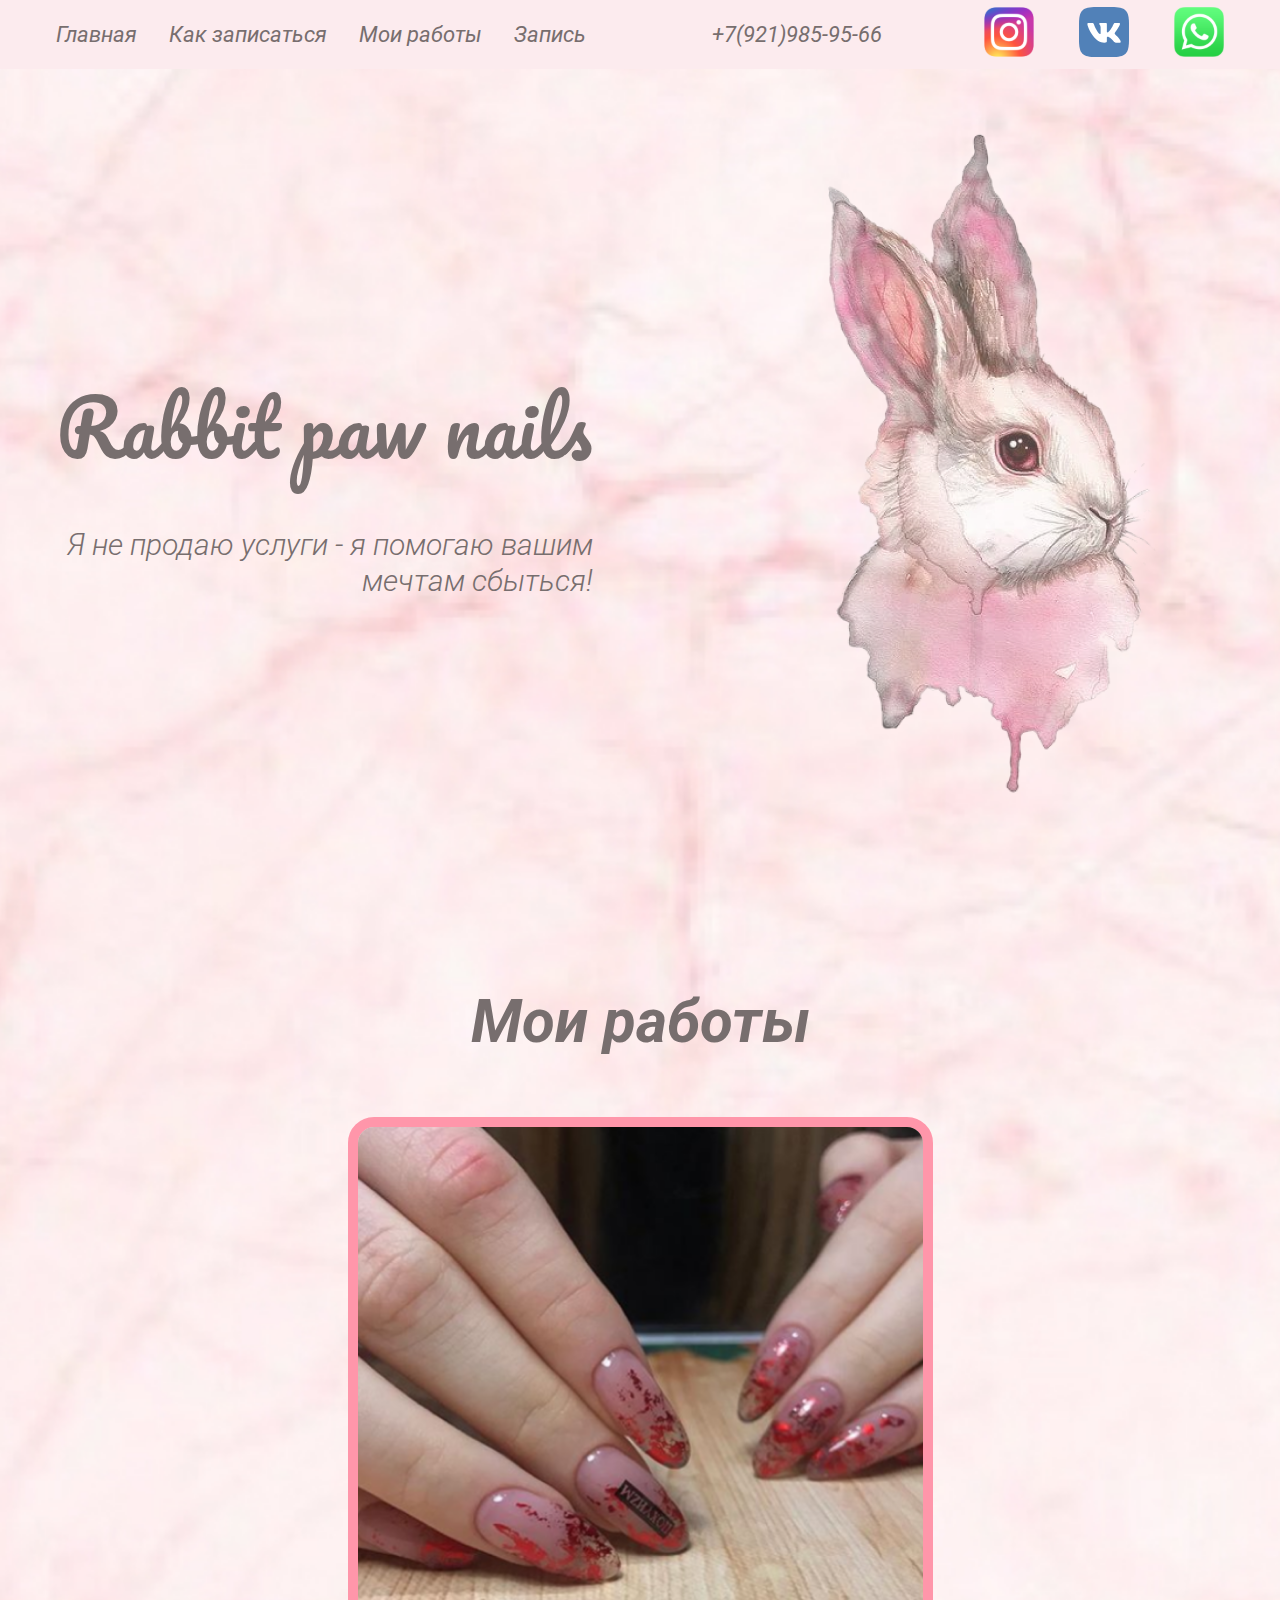
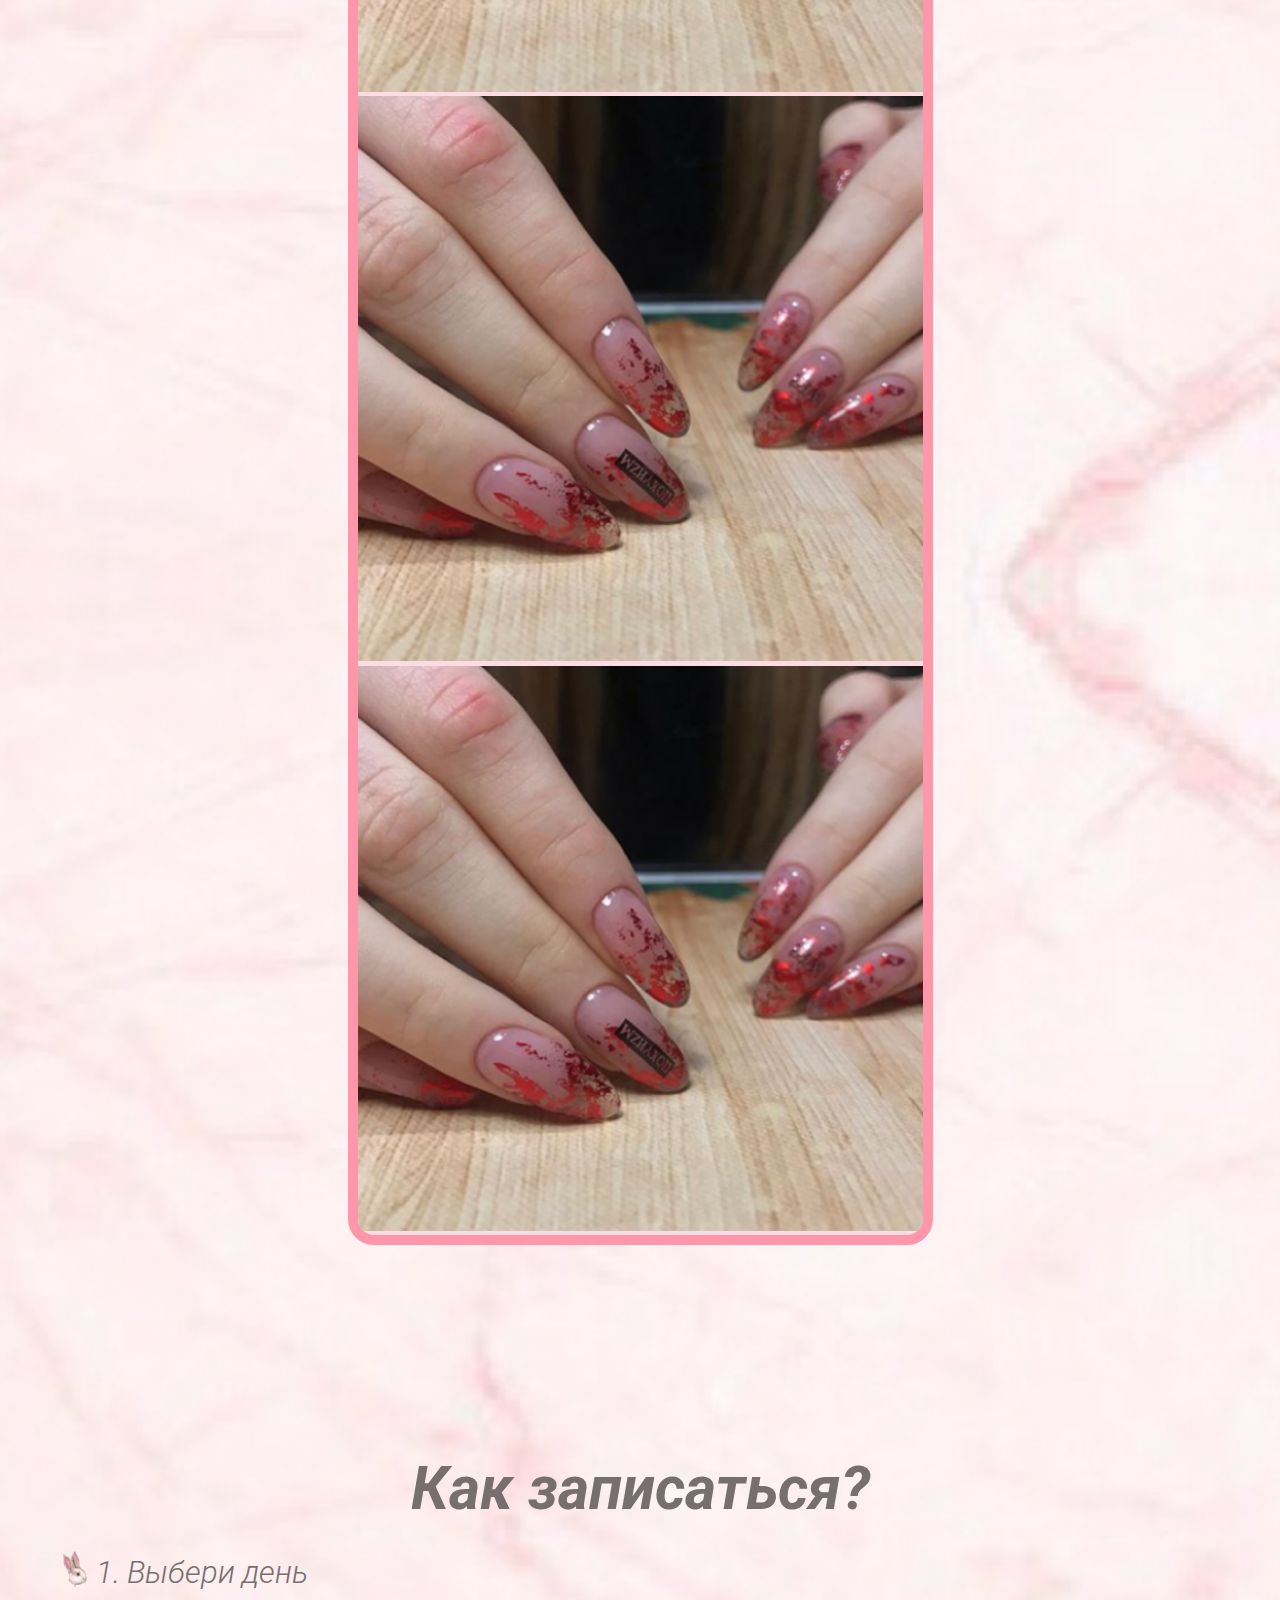
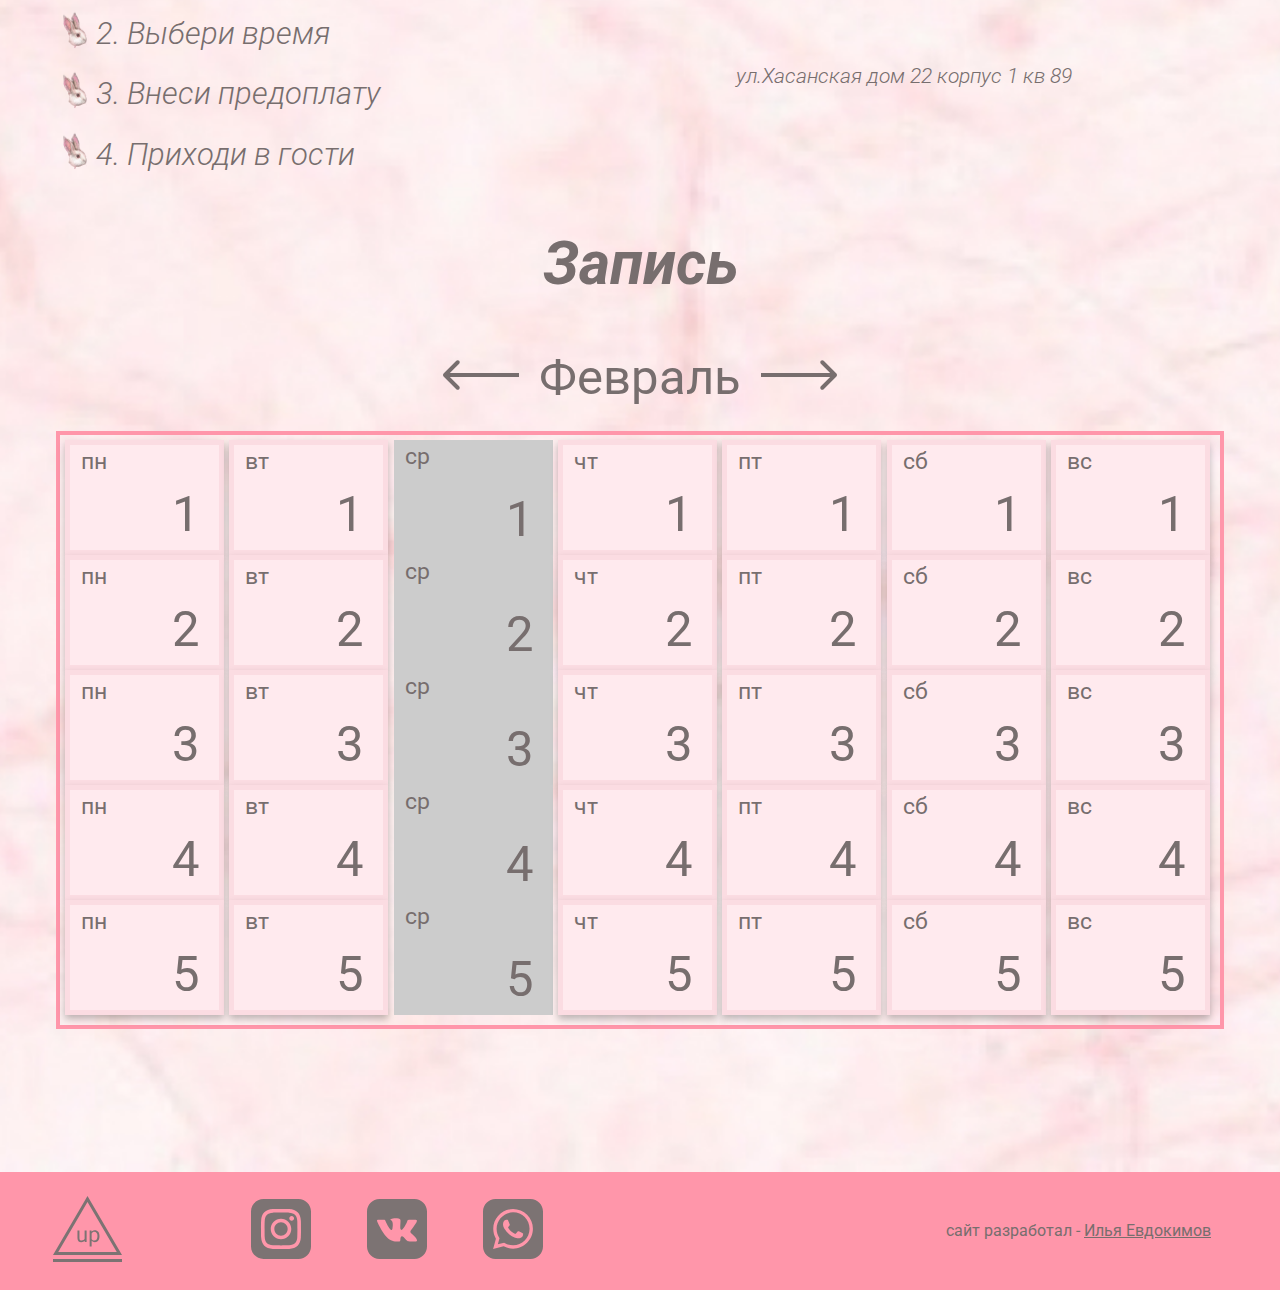
==== commit 6c79cfb5: "index adaptive" ====
--- a/index.html
+++ b/index.html
@@ -121,126 +121,147 @@
                     <div class="calendar__arrow-right"><img src="img/arrow-right.svg" alt=""></div>
                 </div>
                 <div class="booking_calendar calendar">
-                    <div class="calendar__week">
-                        <a href = "booking.html" class="calendar__day">
-                            <div class="calendar__day-week">пн</div>
-                            <div class="calendar__day-month">1</div>
-                        </a>
-                        <a href = "booking.html" class="calendar__day">
-                            <div class="calendar__day-week">пн</div>
-                            <div class="calendar__day-month">1</div>
-                        </a>
-                        <a href = "booking.html" class="calendar__day non__active">
-                            <div class="calendar__day-week">пн</div>
-                            <div class="calendar__day-month">1</div>
-                        </a>
-                        <a href = "booking.html" class="calendar__day">
-                            <div class="calendar__day-week">пн</div>
-                            <div class="calendar__day-month">1</div>
-                        </a>
-                        <a href = "booking.html" class="calendar__day">
-                            <div class="calendar__day-week">пн</div>
-                            <div class="calendar__day-month">1</div>
-                        </a>
-                        <a href = "booking.html" class="calendar__day">
-                            <div class="calendar__day-week">пн</div>
-                            <div class="calendar__day-month">1</div>
-                        </a>
-                        <a href = "booking.html" class="calendar__day">
-                            <div class="calendar__day-week">пн</div>
-                            <div class="calendar__day-month">1</div>
-                        </a>
-                    </div>
-                    <div class="calendar__week">
-                        <a href = "booking.html" class="calendar__day">
-                            <div class="calendar__day-week">пн</div>
-                            <div class="calendar__day-month">1</div>
-                        </a>
-                        <a href = "booking.html" class="calendar__day">
-                            <div class="calendar__day-week">пн</div>
-                            <div class="calendar__day-month">1</div>
-                        </a>
-                        <a href = "booking.html" class="calendar__day">
-                            <div class="calendar__day-week">пн</div>
-                            <div class="calendar__day-month">1</div>
-                        </a>
-                        <a href = "booking.html" class="calendar__day non__active">
-                            <div class="calendar__day-week">пн</div>
-                            <div class="calendar__day-month">1</div>
-                        </a>
-                        <a href = "booking.html" class="calendar__day">
-                            <div class="calendar__day-week">пн</div>
-                            <div class="calendar__day-month">1</div>
-                        </a>
-                        <a href = "booking.html" class="calendar__day non__active">
-                            <div class="calendar__day-week">пн</div>
-                            <div class="calendar__day-month">1</div>
-                        </a>
-                        <a href = "booking.html" class="calendar__day non__active">
-                            <div class="calendar__day-week">пн</div>
-                            <div class="calendar__day-month">1</div>
-                        </a>
-                    </div>
-                    <div class="calendar__week">
-                        <a href = "booking.html" class="calendar__day non__active">
-                            <div class="calendar__day-week">пн</div>
-                            <div class="calendar__day-month">1</div>
-                        </a>
-                        <a href = "booking.html" class="calendar__day">
-                            <div class="calendar__day-week">пн</div>
-                            <div class="calendar__day-month">1</div>
-                        </a>
-                        <a href = "booking.html" class="calendar__day ">
-                            <div class="calendar__day-week">пн</div>
-                            <div class="calendar__day-month">1</div>
-                        </a>
-                        <a href = "booking.html" class="calendar__day non__active">
-                            <div class="calendar__day-week">пн</div>
-                            <div class="calendar__day-month">1</div>
-                        </a>
-                        <a href = "booking.html" class="calendar__day">
-                            <div class="calendar__day-week">пн</div>
-                            <div class="calendar__day-month">1</div>
-                        </a>
-                        <a href = "booking.html" class="calendar__day ">
-                            <div class="calendar__day-week">пн</div>
-                            <div class="calendar__day-month">1</div>
-                        </a>
-                        <a href = "booking.html" class="calendar__day">
-                            <div class="calendar__day-week">пн</div>
-                            <div class="calendar__day-month">1</div>
-                        </a>
-                    </div>
-                    <div class="calendar__week">
-                        <a href = "booking.html" class="calendar__day">
-                            <div class="calendar__day-week">пн</div>
-                            <div class="calendar__day-month">1</div>
-                        </a>
-                        <a href = "booking.html" class="calendar__day">
-                            <div class="calendar__day-week">пн</div>
-                            <div class="calendar__day-month">1</div>
-                        </a>
-                        <a href = "booking.html" class="calendar__day non__active">
-                            <div class="calendar__day-week">пн</div>
-                            <div class="calendar__day-month">1</div>
-                        </a>
-                        <a href = "booking.html" class="calendar__day">
-                            <div class="calendar__day-week">пн</div>
-                            <div class="calendar__day-month">1</div>
-                        </a>
-                        <a href = "booking.html" class="calendar__day">
-                            <div class="calendar__day-week">пн</div>
-                            <div class="calendar__day-month">1</div>
-                        </a>
-                        <a href = "booking.html" class="calendar__day non__active">
-                            <div class="calendar__day-week">пн</div>
-                            <div class="calendar__day-month">1</div>
-                        </a>
-                        <a href = "booking.html" class="calendar__day">
-                            <div class="calendar__day-week">пн</div>
-                            <div class="calendar__day-month">1</div>
-                        </a>
-                    </div>
+                        <a href = "booking.html" class="calendar__day">
+                            <div class="calendar__day-week">пн</div>
+                            <div class="calendar__day-month">1</div>
+                        </a>
+                        <a href = "booking.html" class="calendar__day">
+                            <div class="calendar__day-week">вт</div>
+                            <div class="calendar__day-month">1</div>
+                        </a>
+                        <a href = "booking.html" class="calendar__day non__active">
+                            <div class="calendar__day-week">ср</div>
+                            <div class="calendar__day-month">1</div>
+                        </a>
+                        <a href = "booking.html" class="calendar__day">
+                            <div class="calendar__day-week">чт</div>
+                            <div class="calendar__day-month">1</div>
+                        </a>
+                        <a href = "booking.html" class="calendar__day">
+                            <div class="calendar__day-week">пт</div>
+                            <div class="calendar__day-month">1</div>
+                        </a>
+                        <a href = "booking.html" class="calendar__day">
+                            <div class="calendar__day-week">сб</div>
+                            <div class="calendar__day-month">1</div>
+                        </a>
+                        <a href = "booking.html" class="calendar__day">
+                            <div class="calendar__day-week">вс</div>
+                            <div class="calendar__day-month">1</div>
+                        </a>
+                        <a href = "booking.html" class="calendar__day">
+                            <div class="calendar__day-week">пн</div>
+                            <div class="calendar__day-month">2</div>
+                        </a>
+                        <a href = "booking.html" class="calendar__day">
+                            <div class="calendar__day-week">вт</div>
+                            <div class="calendar__day-month">2</div>
+                        </a>
+                        <a href = "booking.html" class="calendar__day non__active">
+                            <div class="calendar__day-week">ср</div>
+                            <div class="calendar__day-month">2</div>
+                        </a>
+                        <a href = "booking.html" class="calendar__day">
+                            <div class="calendar__day-week">чт</div>
+                            <div class="calendar__day-month">2</div>
+                        </a>
+                        <a href = "booking.html" class="calendar__day">
+                            <div class="calendar__day-week">пт</div>
+                            <div class="calendar__day-month">2</div>
+                        </a>
+                        <a href = "booking.html" class="calendar__day">
+                            <div class="calendar__day-week">сб</div>
+                            <div class="calendar__day-month">2</div>
+                        </a>
+                        <a href = "booking.html" class="calendar__day">
+                            <div class="calendar__day-week">вс</div>
+                            <div class="calendar__day-month">2</div>
+                        </a>
+                        <a href = "booking.html" class="calendar__day">
+                            <div class="calendar__day-week">пн</div>
+                            <div class="calendar__day-month">3</div>
+                        </a>
+                        <a href = "booking.html" class="calendar__day">
+                            <div class="calendar__day-week">вт</div>
+                            <div class="calendar__day-month">3</div>
+                        </a>
+                        <a href = "booking.html" class="calendar__day non__active">
+                            <div class="calendar__day-week">ср</div>
+                            <div class="calendar__day-month">3</div>
+                        </a>
+                        <a href = "booking.html" class="calendar__day">
+                            <div class="calendar__day-week">чт</div>
+                            <div class="calendar__day-month">3</div>
+                        </a>
+                        <a href = "booking.html" class="calendar__day">
+                            <div class="calendar__day-week">пт</div>
+                            <div class="calendar__day-month">3</div>
+                        </a>
+                        <a href = "booking.html" class="calendar__day">
+                            <div class="calendar__day-week">сб</div>
+                            <div class="calendar__day-month">3</div>
+                        </a>
+                        <a href = "booking.html" class="calendar__day">
+                            <div class="calendar__day-week">вс</div>
+                            <div class="calendar__day-month">3</div>
+                        </a>
+                        <a href = "booking.html" class="calendar__day">
+                            <div class="calendar__day-week">пн</div>
+                            <div class="calendar__day-month">4</div>
+                        </a>
+                        <a href = "booking.html" class="calendar__day">
+                            <div class="calendar__day-week">вт</div>
+                            <div class="calendar__day-month">4</div>
+                        </a>
+                        <a href = "booking.html" class="calendar__day non__active">
+                            <div class="calendar__day-week">ср</div>
+                            <div class="calendar__day-month">4</div>
+                        </a>
+                        <a href = "booking.html" class="calendar__day">
+                            <div class="calendar__day-week">чт</div>
+                            <div class="calendar__day-month">4</div>
+                        </a>
+                        <a href = "booking.html" class="calendar__day">
+                            <div class="calendar__day-week">пт</div>
+                            <div class="calendar__day-month">4</div>
+                        </a>
+                        <a href = "booking.html" class="calendar__day">
+                            <div class="calendar__day-week">сб</div>
+                            <div class="calendar__day-month">4</div>
+                        </a>
+                        <a href = "booking.html" class="calendar__day">
+                            <div class="calendar__day-week">вс</div>
+                            <div class="calendar__day-month">4</div>
+                        </a>
+                        <a href = "booking.html" class="calendar__day">
+                            <div class="calendar__day-week">пн</div>
+                            <div class="calendar__day-month">5</div>
+                        </a>
+                        <a href = "booking.html" class="calendar__day">
+                            <div class="calendar__day-week">вт</div>
+                            <div class="calendar__day-month">5</div>
+                        </a>
+                        <a href = "booking.html" class="calendar__day non__active">
+                            <div class="calendar__day-week">cр</div>
+                            <div class="calendar__day-month">5</div>
+                        </a>
+                        <a href = "booking.html" class="calendar__day">
+                            <div class="calendar__day-week">чт</div>
+                            <div class="calendar__day-month">5</div>
+                        </a>
+                        <a href = "booking.html" class="calendar__day">
+                            <div class="calendar__day-week">пт</div>
+                            <div class="calendar__day-month">5</div>
+                        </a>
+                        <a href = "booking.html" class="calendar__day">
+                            <div class="calendar__day-week">сб</div>
+                            <div class="calendar__day-month">5</div>
+                        </a>
+                        <a href = "booking.html" class="calendar__day">
+                            <div class="calendar__day-week">вс</div>
+                            <div class="calendar__day-month">5</div>
+                        </a>
+                    
                 </div>
             </div>
         </section>
--- a/css/style.css
+++ b/css/style.css
@@ -1,2 +1,2 @@
-html{-webkit-box-sizing:border-box;box-sizing:border-box}*,*::after,*::before{-webkit-box-sizing:inherit;box-sizing:inherit}a{text-decoration:none;color:#776E6E}.burger{display:none}body{color:#776E6E;font-family:'Roboto', sans-serif}main{background:url("../img/bgbg.jpg") repeat-y center;background-size:cover}.container{max-width:1200px;margin:0 auto;padding:0 16px;width:100%}.menu__phone{display:none}.block-title{text-align:center;font-style:italic;font-weight:bold;font-size:60px;line-height:70px}.header{z-index:4;position:fixed;top:0;width:100%;font-style:italic;font-weight:normal;font-size:22px;background-color:#FCEBEE}.header__inner{display:-webkit-box;display:-ms-flexbox;display:flex;-webkit-box-pack:justify;-ms-flex-pack:justify;justify-content:space-between;-webkit-box-align:center;-ms-flex-align:center;align-items:center}.header__menu ul{display:-webkit-box;display:-ms-flexbox;display:flex;padding:0}.header__menu ul li{list-style:none;margin-right:32px}.header__menu ul li:hover{text-decoration:underline}.header__menu-list{-webkit-transition:all 0.3s ease 0s;transition:all 0.3s ease 0s}.header__soсio a{margin-left:40px}.top{top:0;position:relative;min-height:100vh}.top__inner{display:-webkit-box;display:-ms-flexbox;display:flex;-webkit-box-align:center;-ms-flex-align:center;align-items:center;-webkit-box-pack:justify;-ms-flex-pack:justify;justify-content:space-between}.top__title{font-family:'Pacifico', cursive;font-style:normal;font-weight:normal;font-size:76px;line-height:129.1%}.top__desc{font-style:italic;font-weight:300;font-size:30px;line-height:123.19%;text-align:right;max-width:537px}.top__img{margin-top:130px;margin-bottom:112px}.top__img img{display:block}.portfolio__content{display:-webkit-box;display:-ms-flexbox;display:flex;-webkit-box-orient:vertical;-webkit-box-direction:normal;-ms-flex-direction:column;flex-direction:column;-webkit-box-align:center;-ms-flex-align:center;align-items:center}.portfolio__slider{width:585px;z-index:1;border:10px solid #FF96AA;border-radius:26px;overflow:hidden}.portfolio__item{border-radius:26px}.portfolio__item img{width:100%;height:100%}.portfolio__border{margin-bottom:59px}.slider__dotted{display:-webkit-box;display:-ms-flexbox;display:flex;margin-bottom:150px}.slider__dot{width:24px;height:24px;border:3px solid #FF96AA;border-radius:50%;outline:none;cursor:pointer;margin-right:28px}.slider__dot.active{background-color:#FBDCE2}.slider__dot:last-child{margin-right:0}.slick-list{margin:0 -50px}.slick-slide{margin:0 50px}.about__content{display:-webkit-box;display:-ms-flexbox;display:flex;-webkit-box-pack:justify;-ms-flex-pack:justify;justify-content:space-between;-webkit-box-align:center;-ms-flex-align:center;align-items:center}.about__map{width:726px;margin-bottom:50px;margin-top:50px}.about__adress{text-align:center;font-style:italic;font-weight:300;font-size:21px;line-height:36px}.about__list{list-style:none;font-style:italic;font-weight:300;font-size:31px}.about__list li{margin-bottom:25px;position:relative}.about__list li::before{position:absolute;content:'';width:24px;height:37px;background-image:url(../img/list-mark.png);left:-33px;top:50%;-webkit-transform:translateY(-60%);transform:translateY(-60%)}.booking{padding-bottom:143px}.calendar{padding:5px 5px 10px;border:4px solid #FF96AA;width:1184px}.calendar__arrow-right,.calendar__arrow-left{cursor:pointer}.calendar__arrow-left{margin-right:20px}.calendar__arrow-right{margin-left:20px}.calendar__title{text-align:center;margin-top:50px;margin-bottom:25px;display:-webkit-box;display:-ms-flexbox;display:flex;-webkit-box-align:center;-ms-flex-align:center;align-items:center;text-align:center;-webkit-box-pack:center;-ms-flex-pack:center;justify-content:center}.calendar__title-text{font-style:normal;font-weight:normal;font-size:49px;line-height:57px}.calendar__week{display:-webkit-box;display:-ms-flexbox;display:flex;margin-bottom:9px}.calendar__week:last-child{margin-bottom:0}.calendar__day{width:159px;height:115px;margin-right:9px;cursor:pointer;position:relative;background:#FFEAEE;border:5px solid #FBDCE2;-webkit-box-sizing:border-box;box-sizing:border-box;-webkit-box-shadow:0px 4px 7px rgba(0,0,0,0.25);box-shadow:0px 4px 7px rgba(0,0,0,0.25)}.calendar__day:last-child{margin-right:0}.calendar__day.non__active{background-color:#CCCCCC;-webkit-box-shadow:none;box-shadow:none;border:none;cursor:default;pointer-events:none}.calendar__day-week{position:absolute;top:3px;left:11px;font-style:normal;font-weight:normal;font-size:23px;line-height:27px}.calendar__day-month{position:absolute;bottom:6px;right:19px;font-style:normal;font-weight:normal;font-size:49px}.footer{display:-webkit-box;display:-ms-flexbox;display:flex;background-color:#FF96AA;height:118px;-webkit-box-align:center;-ms-flex-align:center;align-items:center}.footer__inner{display:-webkit-box;display:-ms-flexbox;display:flex;-webkit-box-pack:justify;-ms-flex-pack:justify;justify-content:space-between;-webkit-box-align:center;-ms-flex-align:center;align-items:center;width:100%}.footer__up{margin-left:53px;cursor:pointer}.footer__socio{margin-left:113px}.footer__socio a{margin-right:52px}.footer__author a{text-decoration:underline;margin-right:53px}.time{min-height:100vh}.time__main{display:-webkit-box;display:-ms-flexbox;display:flex;-webkit-box-align:center;-ms-flex-align:center;align-items:center;-webkit-box-pack:center;-ms-flex-pack:center;justify-content:center;-webkit-box-orient:vertical;-webkit-box-direction:normal;-ms-flex-direction:column;flex-direction:column;height:100vh}.time__title{margin-top:20vh}.time__inner{margin-top:10vh;display:-webkit-box;display:-ms-flexbox;display:flex;-ms-flex-wrap:wrap;flex-wrap:wrap}.time__btn{font-style:normal;font-weight:500;font-size:24px;background:#FFF4F6;border:3px solid #FF9AAD;border-radius:22px;width:101px;height:38px;text-align:center;padding-top:3px;margin-right:20px;margin-bottom:20px}.time__btn:last-child{margin-right:0px}.form{display:-webkit-box;display:-ms-flexbox;display:flex;-webkit-box-orient:vertical;-webkit-box-direction:normal;-ms-flex-direction:column;flex-direction:column;-webkit-box-align:center;-ms-flex-align:center;align-items:center}.form__main{display:-webkit-box;display:-ms-flexbox;display:flex;-webkit-box-align:center;-ms-flex-align:center;align-items:center;-webkit-box-pack:center;-ms-flex-pack:center;justify-content:center;-webkit-box-orient:vertical;-webkit-box-direction:normal;-ms-flex-direction:column;flex-direction:column;height:100vh}.form__title{margin-bottom:30px}.form label{font-style:italic;font-weight:500;font-size:24px}.form__text{border:3px solid #FF9AAD;border-radius:24px;width:409px;height:37px;padding:20px 20px;outline:none}.form__text-label{margin-left:25px;margin-bottom:5px;margin-top:29px}.form__text-box{display:-webkit-box;display:-ms-flexbox;display:flex;-webkit-box-orient:vertical;-webkit-box-direction:normal;-ms-flex-direction:column;flex-direction:column}.form__text::-webkit-input-placeholder{font-style:italic;font-weight:500;font-size:24px;color:#D9D9D9}.form__text:-ms-input-placeholder{font-style:italic;font-weight:500;font-size:24px;color:#D9D9D9}.form__text::-ms-input-placeholder{font-style:italic;font-weight:500;font-size:24px;color:#D9D9D9}.form__text::placeholder{font-style:italic;font-weight:500;font-size:24px;color:#D9D9D9}.services{margin-top:39px;max-width:703px}.services__title{margin-left:171px;font-style:italic;font-weight:500;font-size:24px}.services__box{display:-webkit-box;display:-ms-flexbox;display:flex;-ms-flex-wrap:wrap;flex-wrap:wrap;-ms-flex-pack:distribute;justify-content:space-around;border:3px solid #FF9AAD;border-radius:24px;padding:12px 46px}.services__service{padding-left:35px;margin-bottom:13px}.services__label{position:relative;cursor:pointer}.services__label::before{content:'';position:absolute;width:27px;height:27px;background-image:url("../img/non-checked.svg");margin-right:6px;left:-29px}.services__input{display:none;-webkit-transition:all 0.6s ease 0s;transition:all 0.6s ease 0s}.services__input:checked+label::before{width:33px;height:33px;top:-4.5px;background-image:url("../img/checked.svg");background-position:center;background-repeat:no-repeat}.services__result{display:-webkit-box;display:-ms-flexbox;display:flex;-webkit-box-orient:vertical;-webkit-box-direction:normal;-ms-flex-direction:column;flex-direction:column;max-width:703px}.services__prices-all{margin-top:26px;font-style:italic;font-weight:500;font-size:24px;display:-webkit-box;display:-ms-flexbox;display:flex;-webkit-box-pack:justify;-ms-flex-pack:justify;justify-content:space-between}.services__price{margin-bottom:13px}.services__btn{background:#FFEAEE;border:4px solid #FF9AAD;border-radius:11px;padding:13px 37px;font-style:italic;font-weight:500;font-size:24px;color:#776E6E;cursor:pointer;outline:none}@media (max-width: 1275px){.header__soсio a{margin-left:20px}.header__menu ul li{margin-right:20px}}@media (max-width: 1024px){.burger{right:0;display:block;position:relative;width:30px;height:20px;z-index:6}.burger::before,.burger::after{content:'';background-color:#FF96AA;position:absolute;width:100%;height:2px;left:0;-webkit-transition:all 0.3s ease 0s;transition:all 0.3s ease 0s}.burger::before{top:0}.burger::after{bottom:0}.burger span{position:absolute;background-color:#FF96AA;left:0;width:100%;height:2px;top:9px;-webkit-transition:all 0.3s ease 0s;transition:all 0.3s ease 0s}.burger.active::before{-webkit-transform:rotate(45deg);transform:rotate(45deg);top:9px}.burger.active::after{-webkit-transform:rotate(-45deg);transform:rotate(-45deg);bottom:9px}.burger.active span{-webkit-transform:scale(0);transform:scale(0)}.header__menu-list{position:fixed;background-color:#FCEBEE;-webkit-box-orient:vertical;-webkit-box-direction:normal;-ms-flex-direction:column;flex-direction:column;width:100%;margin:0 -15px 0 -15px;-webkit-box-align:center;-ms-flex-align:center;align-items:center}.header__menu-list li{margin:15px 0;text-align:center}.header__menu-list-sep{background-color:#776E6E;width:100%;height:1px}.header__menu-list-sep.last{display:none}.menu{top:50px;left:-200%}.menu.active{left:15px}}@media (max-width: 520px){.menu__phone{display:block}.header{height:50px}.header__inner{-webkit-box-pack:justify;-ms-flex-pack:justify;justify-content:space-between;-webkit-box-align:center;-ms-flex-align:center;align-items:center;height:50px}.header__phone{display:none}.header__menu-list-sep.last{display:block}.header__soсio img{height:40px;width:40px}}@media (max-width: 420px){.menu{height:100%}}
+html{-webkit-box-sizing:border-box;box-sizing:border-box}*,*::after,*::before{-webkit-box-sizing:inherit;box-sizing:inherit}a{text-decoration:none;color:#776E6E}.burger{display:none}body{color:#776E6E;font-family:'Roboto', sans-serif}main{background:url("../img/bgbg.jpg") repeat-y center;background-size:cover}.container{max-width:1200px;margin:0 auto;padding:0 16px;width:100%}.menu__phone{display:none}.block-title{text-align:center;font-style:italic;font-weight:bold;font-size:60px;line-height:70px}.header{z-index:4;position:fixed;top:0;width:100%;font-style:italic;font-weight:normal;font-size:22px;background-color:#FCEBEE}.header__inner{display:-webkit-box;display:-ms-flexbox;display:flex;-webkit-box-pack:justify;-ms-flex-pack:justify;justify-content:space-between;-webkit-box-align:center;-ms-flex-align:center;align-items:center}.header__menu ul{display:-webkit-box;display:-ms-flexbox;display:flex;padding:0}.header__menu ul li{list-style:none;margin-right:32px}.header__menu ul li:hover{text-decoration:underline}.header__menu-list{-webkit-transition:all 0.3s ease 0s;transition:all 0.3s ease 0s}.header__soсio a{margin-left:40px}.top{top:0;position:relative;min-height:100vh}.top__inner{display:-webkit-box;display:-ms-flexbox;display:flex;-webkit-box-align:center;-ms-flex-align:center;align-items:center;-webkit-box-pack:justify;-ms-flex-pack:justify;justify-content:space-between}.top__title{font-family:'Pacifico', cursive;font-style:normal;font-weight:normal;font-size:76px;line-height:129.1%}.top__desc{font-style:italic;font-weight:300;font-size:30px;line-height:123.19%;text-align:right;max-width:537px}.top__img{margin-top:130px;margin-bottom:112px}.top__img img{display:block}.portfolio__content{display:-webkit-box;display:-ms-flexbox;display:flex;-webkit-box-orient:vertical;-webkit-box-direction:normal;-ms-flex-direction:column;flex-direction:column;-webkit-box-align:center;-ms-flex-align:center;align-items:center}.portfolio__slider{width:585px;z-index:1;border:10px solid #FF96AA;border-radius:26px;overflow:hidden;background-color:#FBDCE2}.portfolio__item{border-radius:26px}.portfolio__item img{width:100%;height:100%}.portfolio__border{margin-bottom:59px}.slider__dotted{display:-webkit-box;display:-ms-flexbox;display:flex;margin-bottom:150px}.slider__dot{width:24px;height:24px;border:3px solid #FF96AA;border-radius:50%;outline:none;cursor:pointer;margin-right:28px}.slider__dot.active{background-color:#FBDCE2}.slider__dot:last-child{margin-right:0}.slick-list{margin:0 -50px}.slick-slide{margin:0 50px}.about__content{display:-webkit-box;display:-ms-flexbox;display:flex;-webkit-box-pack:justify;-ms-flex-pack:justify;justify-content:space-between;-webkit-box-align:center;-ms-flex-align:center;align-items:center}.about__map{width:726px;margin-bottom:50px;margin-top:50px}.about__adress{text-align:center;font-style:italic;font-weight:300;font-size:21px;line-height:36px}.about__list{list-style:none;font-style:italic;font-weight:300;font-size:31px}.about__list li{margin-bottom:25px;position:relative}.about__list li::before{position:absolute;content:'';width:24px;height:37px;background-image:url(../img/list-mark.png);left:-33px;top:50%;-webkit-transform:translateY(-60%);transform:translateY(-60%)}.booking{padding-bottom:143px}.calendar{padding:5px 5px 10px;border:4px solid #FF96AA;display:-webkit-box;display:-ms-flexbox;display:flex;-ms-flex-wrap:wrap;flex-wrap:wrap;-webkit-box-pack:justify;-ms-flex-pack:justify;justify-content:space-between}.calendar__arrow-right,.calendar__arrow-left{cursor:pointer}.calendar__arrow-left{margin-right:20px}.calendar__arrow-right{margin-left:20px}.calendar__title{text-align:center;margin-top:50px;margin-bottom:25px;display:-webkit-box;display:-ms-flexbox;display:flex;-webkit-box-align:center;-ms-flex-align:center;align-items:center;text-align:center;-webkit-box-pack:center;-ms-flex-pack:center;justify-content:center}.calendar__title-text{font-style:normal;font-weight:normal;font-size:49px;line-height:57px}.calendar__week{display:-webkit-box;display:-ms-flexbox;display:flex;margin-bottom:9px}.calendar__week:last-child{margin-bottom:0}.calendar__day{width:159px;height:115px;margin-right:5px;cursor:pointer;position:relative;background:#FFEAEE;border:5px solid #FBDCE2;-webkit-box-sizing:border-box;box-sizing:border-box;-webkit-box-shadow:0px 4px 7px rgba(0,0,0,0.25);box-shadow:0px 4px 7px rgba(0,0,0,0.25)}.calendar__day.non__active{background-color:#CCCCCC;-webkit-box-shadow:none;box-shadow:none;border:none;cursor:default;pointer-events:none}.calendar__day-week{position:absolute;top:3px;left:11px;font-style:normal;font-weight:normal;font-size:23px;line-height:27px}.calendar__day-month{position:absolute;bottom:6px;right:19px;font-style:normal;font-weight:normal;font-size:49px}.footer{display:-webkit-box;display:-ms-flexbox;display:flex;background-color:#FF96AA;height:118px;-webkit-box-align:center;-ms-flex-align:center;align-items:center}.footer__inner{display:-webkit-box;display:-ms-flexbox;display:flex;-webkit-box-pack:justify;-ms-flex-pack:justify;justify-content:space-between;-webkit-box-align:center;-ms-flex-align:center;align-items:center;width:100%}.footer__up{margin-left:53px;cursor:pointer}.footer__socio{margin-left:113px}.footer__socio a{margin-right:52px}.footer__author a{text-decoration:underline;margin-right:53px}.time{min-height:100vh}.time__main{display:-webkit-box;display:-ms-flexbox;display:flex;-webkit-box-align:center;-ms-flex-align:center;align-items:center;-webkit-box-pack:center;-ms-flex-pack:center;justify-content:center;-webkit-box-orient:vertical;-webkit-box-direction:normal;-ms-flex-direction:column;flex-direction:column;height:100vh}.time__title{margin-top:20vh}.time__inner{margin-top:10vh;display:-webkit-box;display:-ms-flexbox;display:flex;-ms-flex-wrap:wrap;flex-wrap:wrap}.time__btn{font-style:normal;font-weight:500;font-size:24px;background:#FFF4F6;border:3px solid #FF9AAD;border-radius:22px;width:101px;height:38px;text-align:center;padding-top:3px;margin-right:20px;margin-bottom:20px}.time__btn:last-child{margin-right:0px}.form{display:-webkit-box;display:-ms-flexbox;display:flex;-webkit-box-orient:vertical;-webkit-box-direction:normal;-ms-flex-direction:column;flex-direction:column;-webkit-box-align:center;-ms-flex-align:center;align-items:center}.form__main{display:-webkit-box;display:-ms-flexbox;display:flex;-webkit-box-align:center;-ms-flex-align:center;align-items:center;-webkit-box-pack:center;-ms-flex-pack:center;justify-content:center;-webkit-box-orient:vertical;-webkit-box-direction:normal;-ms-flex-direction:column;flex-direction:column;height:100vh}.form__title{margin-bottom:30px}.form label{font-style:italic;font-weight:500;font-size:24px}.form__text{border:3px solid #FF9AAD;border-radius:24px;width:409px;height:37px;padding:20px 20px;outline:none}.form__text-label{margin-left:25px;margin-bottom:5px;margin-top:29px}.form__text-box{display:-webkit-box;display:-ms-flexbox;display:flex;-webkit-box-orient:vertical;-webkit-box-direction:normal;-ms-flex-direction:column;flex-direction:column}.form__text::-webkit-input-placeholder{font-style:italic;font-weight:500;font-size:24px;color:#D9D9D9}.form__text:-ms-input-placeholder{font-style:italic;font-weight:500;font-size:24px;color:#D9D9D9}.form__text::-ms-input-placeholder{font-style:italic;font-weight:500;font-size:24px;color:#D9D9D9}.form__text::placeholder{font-style:italic;font-weight:500;font-size:24px;color:#D9D9D9}.services{margin-top:39px;max-width:703px}.services__title{margin-left:171px;font-style:italic;font-weight:500;font-size:24px}.services__box{display:-webkit-box;display:-ms-flexbox;display:flex;-ms-flex-wrap:wrap;flex-wrap:wrap;-ms-flex-pack:distribute;justify-content:space-around;border:3px solid #FF9AAD;border-radius:24px;padding:12px 46px}.services__service{padding-left:35px;margin-bottom:13px}.services__label{position:relative;cursor:pointer}.services__label::before{content:'';position:absolute;width:27px;height:27px;background-image:url("../img/non-checked.svg");margin-right:6px;left:-29px}.services__input{display:none;-webkit-transition:all 0.6s ease 0s;transition:all 0.6s ease 0s}.services__input:checked+label::before{width:33px;height:33px;top:-4.5px;background-image:url("../img/checked.svg");background-position:center;background-repeat:no-repeat}.services__result{display:-webkit-box;display:-ms-flexbox;display:flex;-webkit-box-orient:vertical;-webkit-box-direction:normal;-ms-flex-direction:column;flex-direction:column;max-width:703px}.services__prices-all{margin-top:26px;font-style:italic;font-weight:500;font-size:24px;display:-webkit-box;display:-ms-flexbox;display:flex;-webkit-box-pack:justify;-ms-flex-pack:justify;justify-content:space-between}.services__price{margin-bottom:13px}.services__btn{background:#FFEAEE;border:4px solid #FF9AAD;border-radius:11px;padding:13px 37px;font-style:italic;font-weight:500;font-size:24px;color:#776E6E;cursor:pointer;outline:none}@media (max-width: 1401px){.about__map{width:640px}}@media (max-width: 1275px){.header__soсio a{margin-left:20px}.header__menu ul li{margin-right:20px}.calendar{width:920px;margin:0 auto}}@media (max-width: 1045px){.top__inner{-webkit-box-orient:vertical;-webkit-box-direction:reverse;-ms-flex-direction:column-reverse;flex-direction:column-reverse}.top__img{margin-top:80px;margin-bottom:40px}.top__title{margin-top:30px}.portfolio__title{margin-top:120px}.about__content{-webkit-box-orient:vertical;-webkit-box-direction:normal;-ms-flex-direction:column;flex-direction:column}}@media (max-width: 1024px){.burger{right:0;display:block;position:relative;width:30px;height:20px;z-index:6}.burger::before,.burger::after{content:'';background-color:#FF96AA;position:absolute;width:100%;height:2px;left:0;-webkit-transition:all 0.3s ease 0s;transition:all 0.3s ease 0s}.burger::before{top:0}.burger::after{bottom:0}.burger span{position:absolute;background-color:#FF96AA;left:0;width:100%;height:2px;top:9px;-webkit-transition:all 0.3s ease 0s;transition:all 0.3s ease 0s}.burger.active::before{-webkit-transform:rotate(45deg);transform:rotate(45deg);top:9px}.burger.active::after{-webkit-transform:rotate(-45deg);transform:rotate(-45deg);bottom:9px}.burger.active span{-webkit-transform:scale(0);transform:scale(0)}.header__menu-list{position:fixed;background-color:#FCEBEE;-webkit-box-orient:vertical;-webkit-box-direction:normal;-ms-flex-direction:column;flex-direction:column;width:100%;margin:0 -15px 0 -15px;-webkit-box-align:center;-ms-flex-align:center;align-items:center}.header__menu-list li{margin:15px 0;text-align:center}.header__menu-list-sep{background-color:#776E6E;width:100%;height:1px}.header__menu-list-sep.last{display:none}.menu{top:50px;left:-200%}.menu.active{left:15px}}@media (max-width: 960px){.footer__socio{margin-left:20px}.footer__socio a{margin-right:30px}.footer__author a{margin-right:0}.calendar{display:-webkit-box;display:-ms-flexbox;display:flex;width:850px}.calendar__week{-webkit-box-orient:vertical;-webkit-box-direction:normal;-ms-flex-direction:column;flex-direction:column}.portfolio__slider{width:450px;height:450px}}@media (max-width: 880px){.calendar{width:704px}.calendar__day{width:130px}}@media (max-width: 750px){.calendar{height:500px;overflow-y:scroll;width:500px}.calendar__day{width:100%}}@media (max-width: 720px){.footer{height:80px}.footer__up{margin-left:5px}.footer__socio a{margin-right:10px}.footer__socio a img{width:50px;height:50px}}@media (max-width: 660px){.about__map{width:400px}}@media (max-width: 600px){.top__title{font-size:62px;margin-bottom:20px}.top__desc{font-size:21px;max-width:434px}.portfolio__title{margin-top:75px}.block-title{font-size:45px}.calendar__title-text{font-size:35px}.about__list{font-size:23px}.footer__up{display:none}}@media (max-width: 545px){.calendar{width:300px}}@media (max-width: 520px){.menu__phone{display:block}.header{height:50px}.header__inner{-webkit-box-pack:justify;-ms-flex-pack:justify;justify-content:space-between;-webkit-box-align:center;-ms-flex-align:center;align-items:center;height:50px}.header__phone{display:none}.header__menu-list-sep.last{display:block}.header__soсio img{height:40px;width:40px}.about__adress{font-size:18px}.top__img{width:400px}.top__img img{width:100%}.footer{height:100px}.footer__inner{-webkit-box-orient:vertical;-webkit-box-direction:normal;-ms-flex-direction:column;flex-direction:column}.footer__socio{margin-left:0;margin-bottom:15px}.portfolio__slider{width:350px;height:350px}.portfolio__border{margin-bottom:30px}}@media (max-width: 485px){.top__title{font-size:52px;margin-bottom:20px}.top__desc{font-size:19px;max-width:365px}.portfolio__slider{height:300px;width:300px}.block-title{font-size:40px}.about__map{width:300px}.calendar__title-text{font-size:30px}}@media (max-width: 420px){.top__img{width:300px;margin-bottom:0}.top__title{text-align:center}.portfolio__title{margin-top:-40px}.menu{height:100%}}@media (max-width: 399px){.portfolio__title{margin-top:0}}@media (max-width: 370px){.block-title{font-size:35px}}
 /*# sourceMappingURL=style.css.map */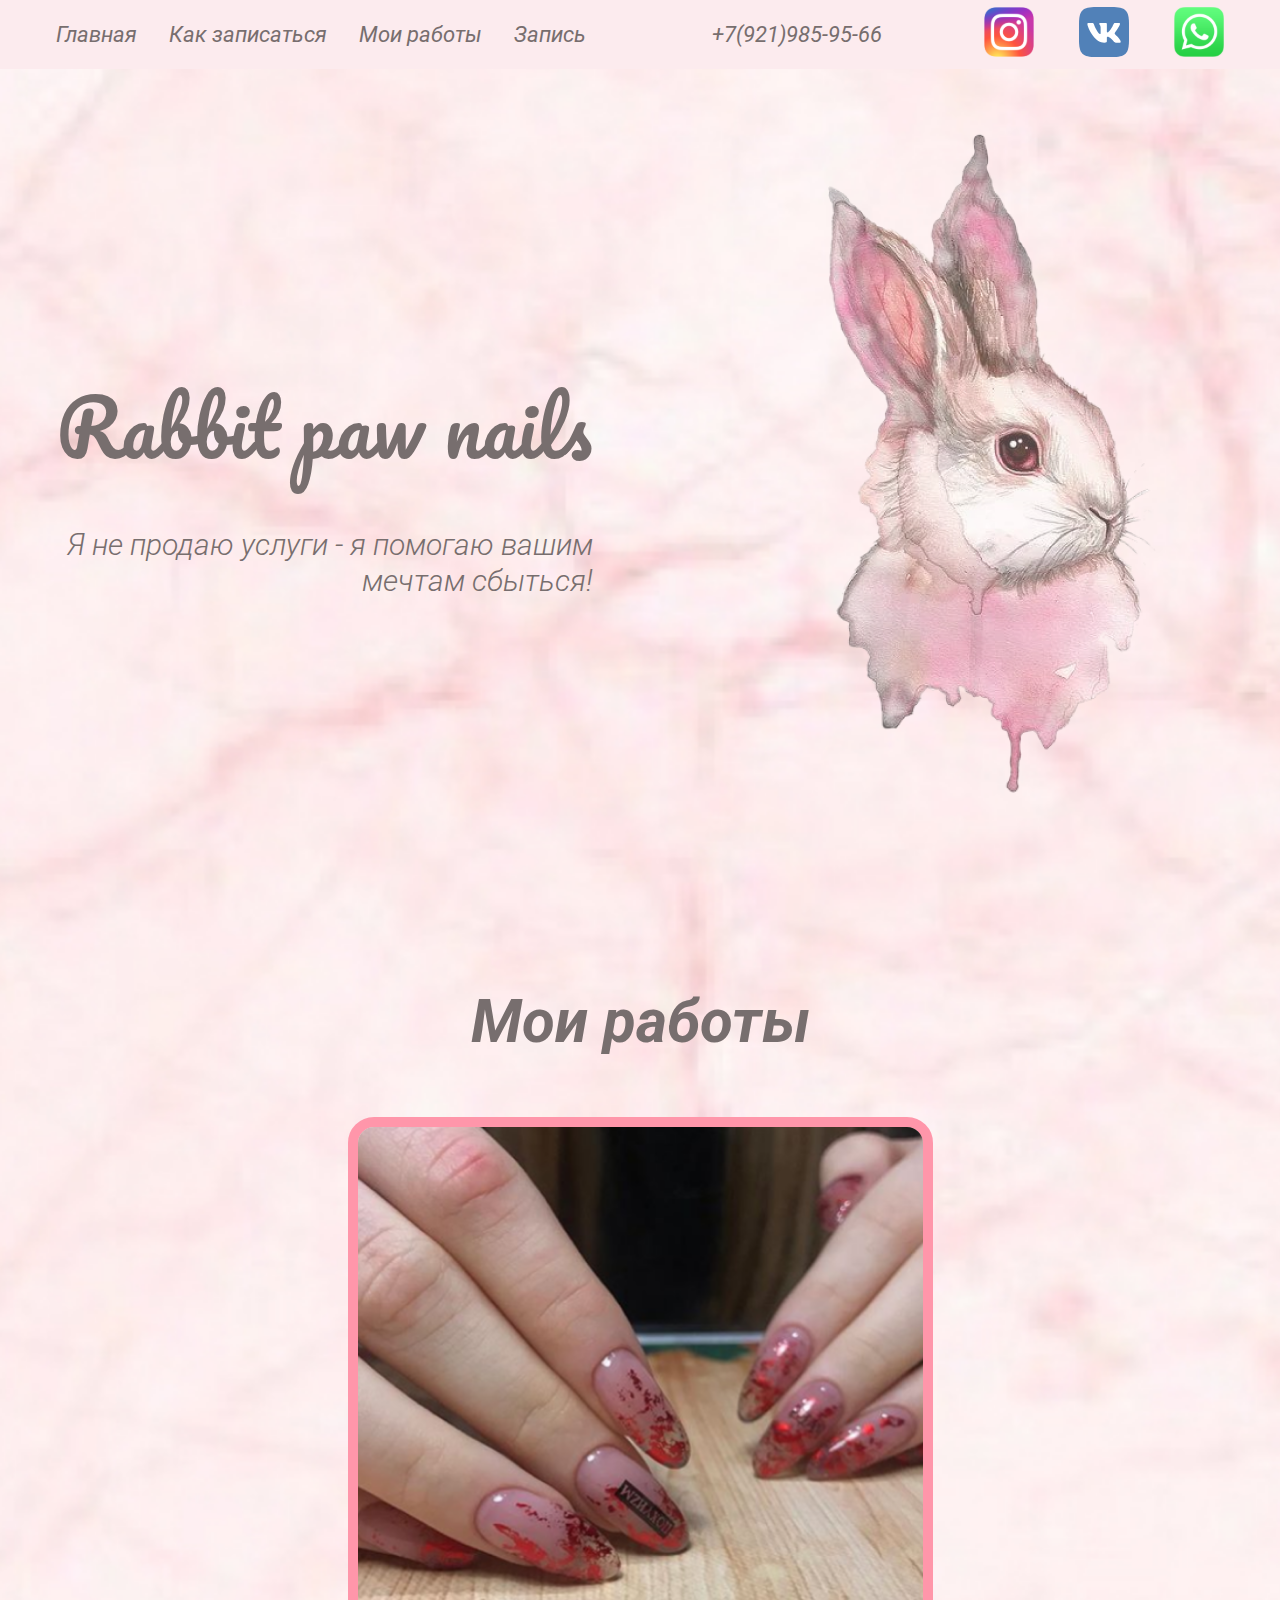
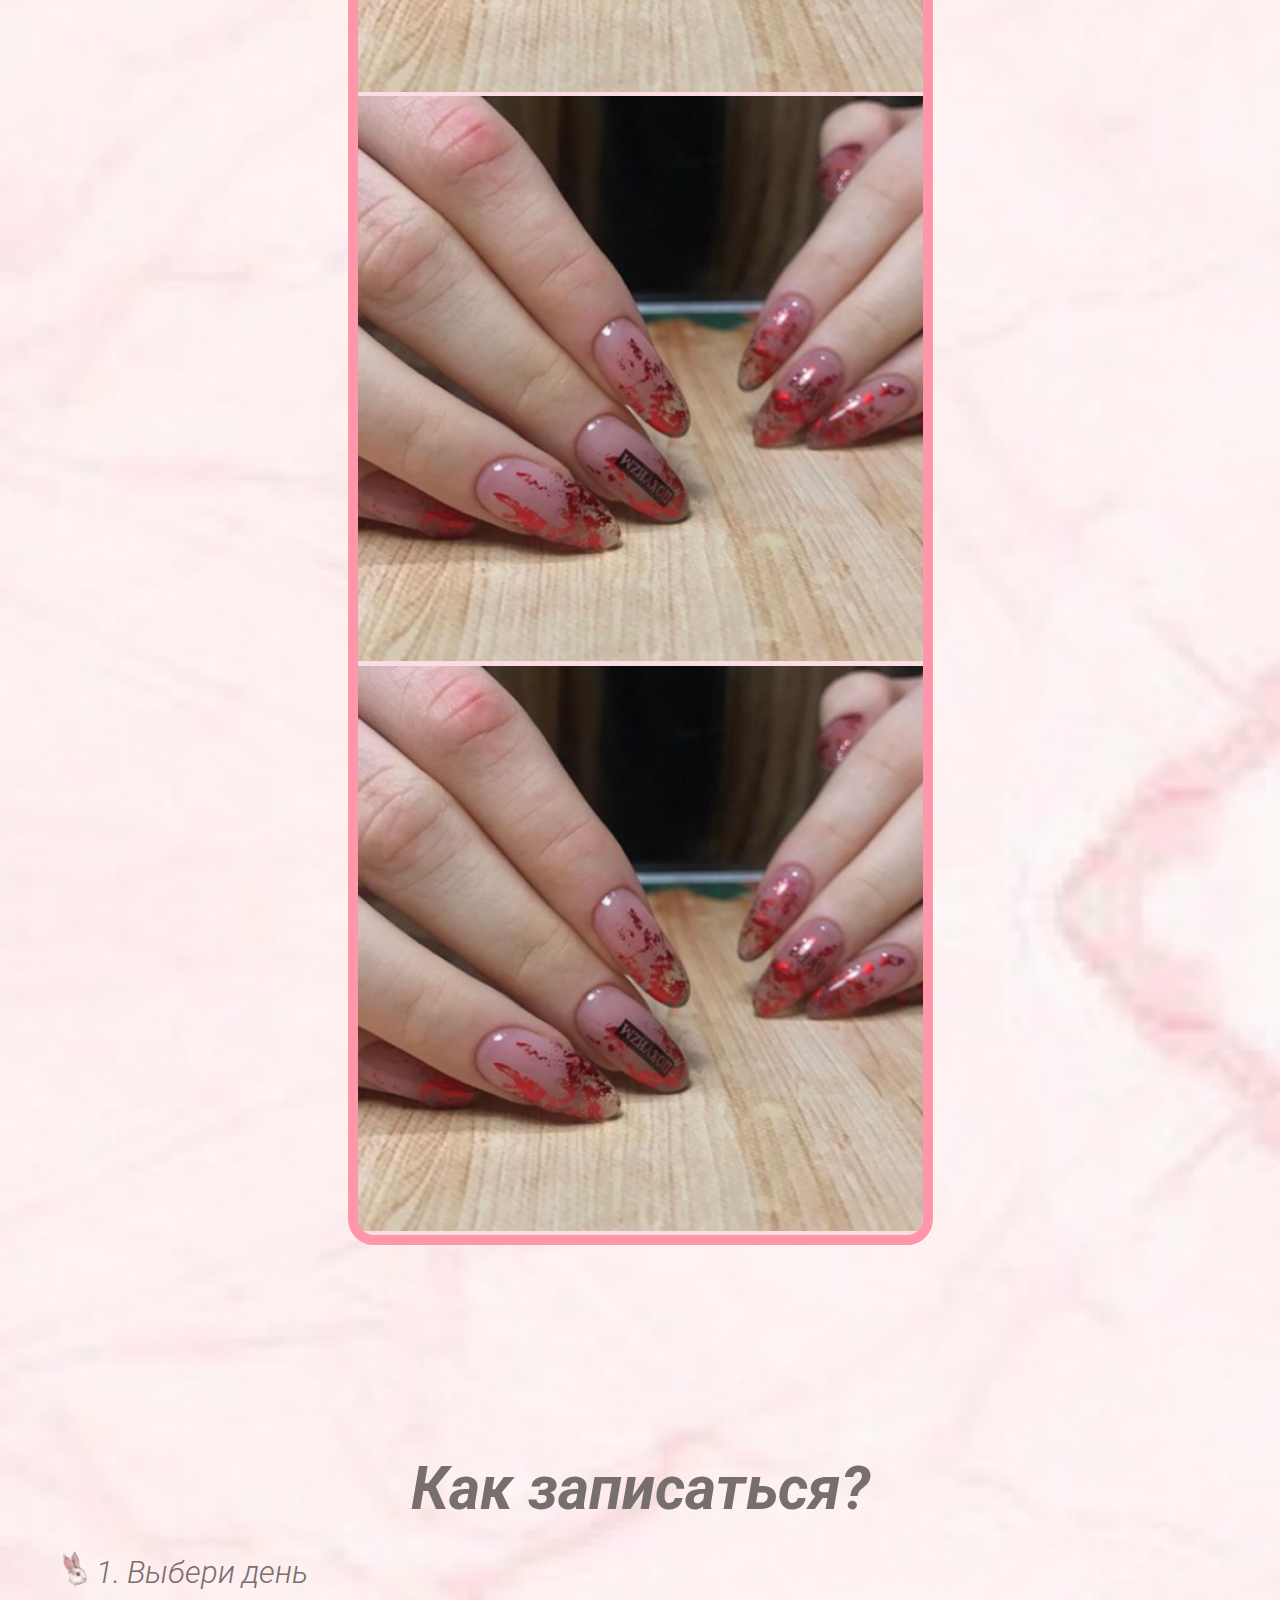
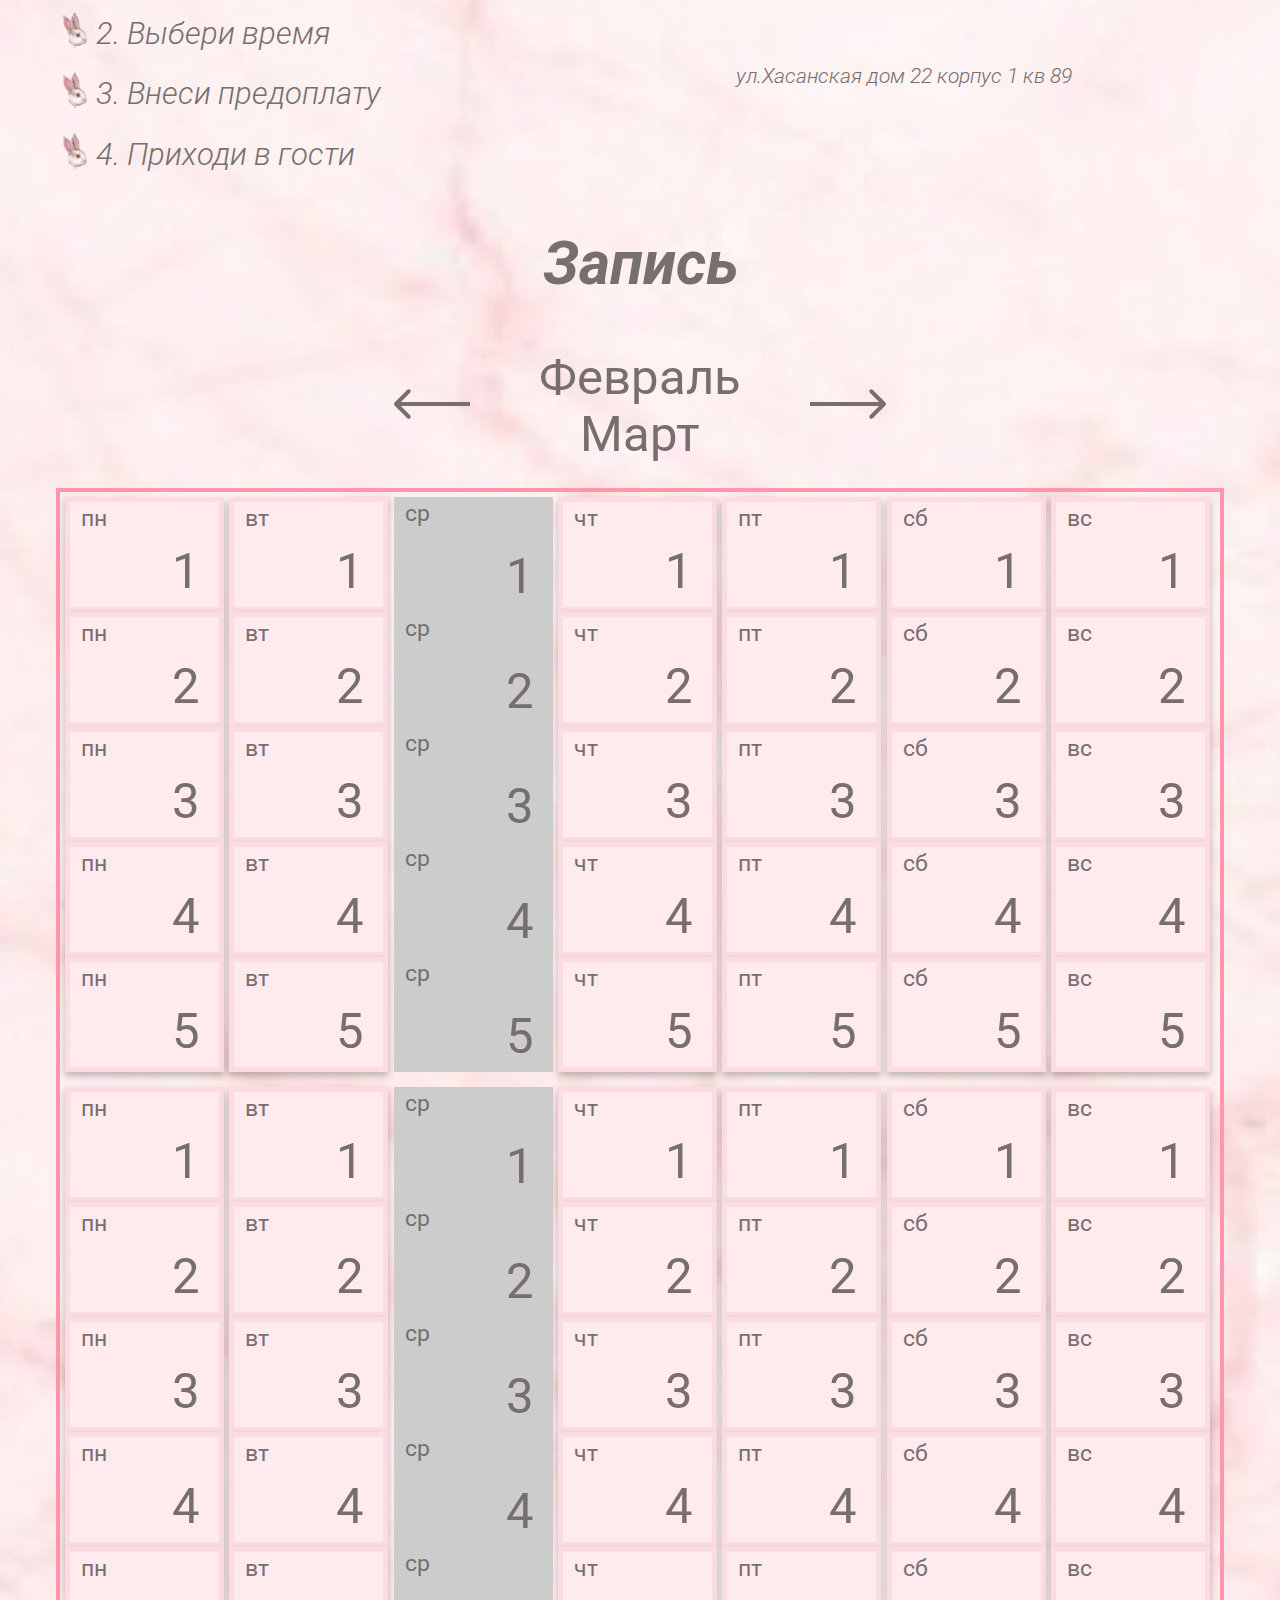
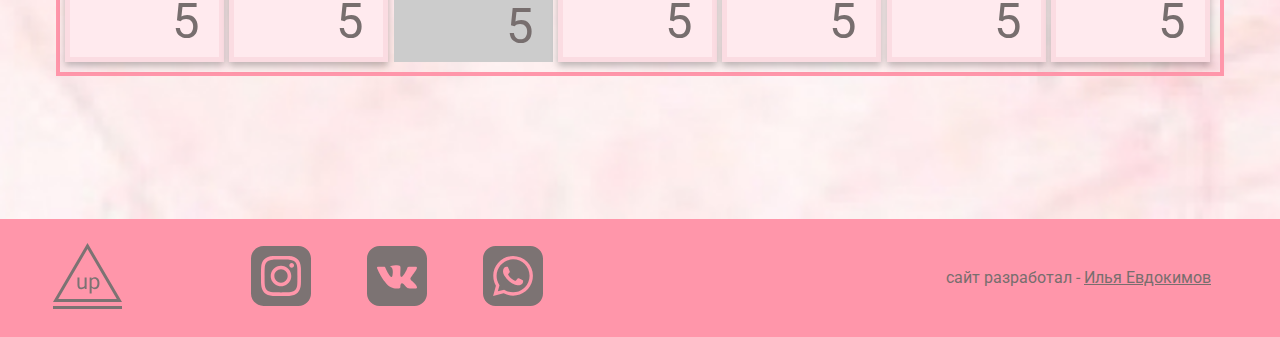
==== commit 491068e2: "calendar slider" ====
--- a/index.html
+++ b/index.html
@@ -24,7 +24,7 @@
                         <span></span>
                     </div>
                     <ul class="header__menu-list menu">
-                        <li><a href="#">Главная</a></li>
+                        <li><a href="index.html">Главная</a></li>
                         <div class="header__menu-list-sep"></div>
                         <li><a href="#">Как записаться</a></li>
                         <div class="header__menu-list-sep"></div>
@@ -116,152 +116,298 @@
                     Запись
                 </div>
                 <div class="calendar__title">
-                    <div class="calendar__arrow-left"><img src="img/arrow-left.svg" alt=""></div>
-                    <div class="calendar__title-text">Февраль</div>
-                    <div class="calendar__arrow-right"><img src="img/arrow-right.svg" alt=""></div>
+                    <div class="calendar__arrow-left prev"><img src="img/arrow-left.svg" alt=""></div>
+                    <div class = "month__slider-title">
+                        <div class="calendar__title-text">Февраль</div>
+                        <div class="calendar__title-text">Март</div>
+                    </div>
+                    <div class="calendar__arrow-right next"><img src="img/arrow-right.svg" alt=""></div>
                 </div>
                 <div class="booking_calendar calendar">
-                        <a href = "booking.html" class="calendar__day">
-                            <div class="calendar__day-week">пн</div>
-                            <div class="calendar__day-month">1</div>
-                        </a>
-                        <a href = "booking.html" class="calendar__day">
-                            <div class="calendar__day-week">вт</div>
-                            <div class="calendar__day-month">1</div>
-                        </a>
-                        <a href = "booking.html" class="calendar__day non__active">
-                            <div class="calendar__day-week">ср</div>
-                            <div class="calendar__day-month">1</div>
-                        </a>
-                        <a href = "booking.html" class="calendar__day">
-                            <div class="calendar__day-week">чт</div>
-                            <div class="calendar__day-month">1</div>
-                        </a>
-                        <a href = "booking.html" class="calendar__day">
-                            <div class="calendar__day-week">пт</div>
-                            <div class="calendar__day-month">1</div>
-                        </a>
-                        <a href = "booking.html" class="calendar__day">
-                            <div class="calendar__day-week">сб</div>
-                            <div class="calendar__day-month">1</div>
-                        </a>
-                        <a href = "booking.html" class="calendar__day">
-                            <div class="calendar__day-week">вс</div>
-                            <div class="calendar__day-month">1</div>
-                        </a>
-                        <a href = "booking.html" class="calendar__day">
-                            <div class="calendar__day-week">пн</div>
-                            <div class="calendar__day-month">2</div>
-                        </a>
-                        <a href = "booking.html" class="calendar__day">
-                            <div class="calendar__day-week">вт</div>
-                            <div class="calendar__day-month">2</div>
-                        </a>
-                        <a href = "booking.html" class="calendar__day non__active">
-                            <div class="calendar__day-week">ср</div>
-                            <div class="calendar__day-month">2</div>
-                        </a>
-                        <a href = "booking.html" class="calendar__day">
-                            <div class="calendar__day-week">чт</div>
-                            <div class="calendar__day-month">2</div>
-                        </a>
-                        <a href = "booking.html" class="calendar__day">
-                            <div class="calendar__day-week">пт</div>
-                            <div class="calendar__day-month">2</div>
-                        </a>
-                        <a href = "booking.html" class="calendar__day">
-                            <div class="calendar__day-week">сб</div>
-                            <div class="calendar__day-month">2</div>
-                        </a>
-                        <a href = "booking.html" class="calendar__day">
-                            <div class="calendar__day-week">вс</div>
-                            <div class="calendar__day-month">2</div>
-                        </a>
-                        <a href = "booking.html" class="calendar__day">
-                            <div class="calendar__day-week">пн</div>
-                            <div class="calendar__day-month">3</div>
-                        </a>
-                        <a href = "booking.html" class="calendar__day">
-                            <div class="calendar__day-week">вт</div>
-                            <div class="calendar__day-month">3</div>
-                        </a>
-                        <a href = "booking.html" class="calendar__day non__active">
-                            <div class="calendar__day-week">ср</div>
-                            <div class="calendar__day-month">3</div>
-                        </a>
-                        <a href = "booking.html" class="calendar__day">
-                            <div class="calendar__day-week">чт</div>
-                            <div class="calendar__day-month">3</div>
-                        </a>
-                        <a href = "booking.html" class="calendar__day">
-                            <div class="calendar__day-week">пт</div>
-                            <div class="calendar__day-month">3</div>
-                        </a>
-                        <a href = "booking.html" class="calendar__day">
-                            <div class="calendar__day-week">сб</div>
-                            <div class="calendar__day-month">3</div>
-                        </a>
-                        <a href = "booking.html" class="calendar__day">
-                            <div class="calendar__day-week">вс</div>
-                            <div class="calendar__day-month">3</div>
-                        </a>
-                        <a href = "booking.html" class="calendar__day">
-                            <div class="calendar__day-week">пн</div>
-                            <div class="calendar__day-month">4</div>
-                        </a>
-                        <a href = "booking.html" class="calendar__day">
-                            <div class="calendar__day-week">вт</div>
-                            <div class="calendar__day-month">4</div>
-                        </a>
-                        <a href = "booking.html" class="calendar__day non__active">
-                            <div class="calendar__day-week">ср</div>
-                            <div class="calendar__day-month">4</div>
-                        </a>
-                        <a href = "booking.html" class="calendar__day">
-                            <div class="calendar__day-week">чт</div>
-                            <div class="calendar__day-month">4</div>
-                        </a>
-                        <a href = "booking.html" class="calendar__day">
-                            <div class="calendar__day-week">пт</div>
-                            <div class="calendar__day-month">4</div>
-                        </a>
-                        <a href = "booking.html" class="calendar__day">
-                            <div class="calendar__day-week">сб</div>
-                            <div class="calendar__day-month">4</div>
-                        </a>
-                        <a href = "booking.html" class="calendar__day">
-                            <div class="calendar__day-week">вс</div>
-                            <div class="calendar__day-month">4</div>
-                        </a>
-                        <a href = "booking.html" class="calendar__day">
-                            <div class="calendar__day-week">пн</div>
-                            <div class="calendar__day-month">5</div>
-                        </a>
-                        <a href = "booking.html" class="calendar__day">
-                            <div class="calendar__day-week">вт</div>
-                            <div class="calendar__day-month">5</div>
-                        </a>
-                        <a href = "booking.html" class="calendar__day non__active">
-                            <div class="calendar__day-week">cр</div>
-                            <div class="calendar__day-month">5</div>
-                        </a>
-                        <a href = "booking.html" class="calendar__day">
-                            <div class="calendar__day-week">чт</div>
-                            <div class="calendar__day-month">5</div>
-                        </a>
-                        <a href = "booking.html" class="calendar__day">
-                            <div class="calendar__day-week">пт</div>
-                            <div class="calendar__day-month">5</div>
-                        </a>
-                        <a href = "booking.html" class="calendar__day">
-                            <div class="calendar__day-week">сб</div>
-                            <div class="calendar__day-month">5</div>
-                        </a>
-                        <a href = "booking.html" class="calendar__day">
-                            <div class="calendar__day-week">вс</div>
-                            <div class="calendar__day-month">5</div>
-                        </a>
-                    
+                        <div class = "calendar__month month">
+                            <a href = "booking.html" class="calendar__day">
+                                <div class="calendar__day-week">пн</div>
+                                <div class="calendar__day-month">1</div>
+                            </a>
+                            <a href = "booking.html" class="calendar__day">
+                                <div class="calendar__day-week">вт</div>
+                                <div class="calendar__day-month">1</div>
+                            </a>
+                            <a href = "booking.html" class="calendar__day non__active">
+                                <div class="calendar__day-week">ср</div>
+                                <div class="calendar__day-month">1</div>
+                            </a>
+                            <a href = "booking.html" class="calendar__day">
+                                <div class="calendar__day-week">чт</div>
+                                <div class="calendar__day-month">1</div>
+                            </a>
+                            <a href = "booking.html" class="calendar__day">
+                                <div class="calendar__day-week">пт</div>
+                                <div class="calendar__day-month">1</div>
+                            </a>
+                            <a href = "booking.html" class="calendar__day">
+                                <div class="calendar__day-week">сб</div>
+                                <div class="calendar__day-month">1</div>
+                            </a>
+                            <a href = "booking.html" class="calendar__day">
+                                <div class="calendar__day-week">вс</div>
+                                <div class="calendar__day-month">1</div>
+                            </a>
+                            <a href = "booking.html" class="calendar__day">
+                                <div class="calendar__day-week">пн</div>
+                                <div class="calendar__day-month">2</div>
+                            </a>
+                            <a href = "booking.html" class="calendar__day">
+                                <div class="calendar__day-week">вт</div>
+                                <div class="calendar__day-month">2</div>
+                            </a>
+                            <a href = "booking.html" class="calendar__day non__active">
+                                <div class="calendar__day-week">ср</div>
+                                <div class="calendar__day-month">2</div>
+                            </a>
+                            <a href = "booking.html" class="calendar__day">
+                                <div class="calendar__day-week">чт</div>
+                                <div class="calendar__day-month">2</div>
+                            </a>
+                            <a href = "booking.html" class="calendar__day">
+                                <div class="calendar__day-week">пт</div>
+                                <div class="calendar__day-month">2</div>
+                            </a>
+                            <a href = "booking.html" class="calendar__day">
+                                <div class="calendar__day-week">сб</div>
+                                <div class="calendar__day-month">2</div>
+                            </a>
+                            <a href = "booking.html" class="calendar__day">
+                                <div class="calendar__day-week">вс</div>
+                                <div class="calendar__day-month">2</div>
+                            </a>
+                            <a href = "booking.html" class="calendar__day">
+                                <div class="calendar__day-week">пн</div>
+                                <div class="calendar__day-month">3</div>
+                            </a>
+                            <a href = "booking.html" class="calendar__day">
+                                <div class="calendar__day-week">вт</div>
+                                <div class="calendar__day-month">3</div>
+                            </a>
+                            <a href = "booking.html" class="calendar__day non__active">
+                                <div class="calendar__day-week">ср</div>
+                                <div class="calendar__day-month">3</div>
+                            </a>
+                            <a href = "booking.html" class="calendar__day">
+                                <div class="calendar__day-week">чт</div>
+                                <div class="calendar__day-month">3</div>
+                            </a>
+                            <a href = "booking.html" class="calendar__day">
+                                <div class="calendar__day-week">пт</div>
+                                <div class="calendar__day-month">3</div>
+                            </a>
+                            <a href = "booking.html" class="calendar__day">
+                                <div class="calendar__day-week">сб</div>
+                                <div class="calendar__day-month">3</div>
+                            </a>
+                            <a href = "booking.html" class="calendar__day">
+                                <div class="calendar__day-week">вс</div>
+                                <div class="calendar__day-month">3</div>
+                            </a>
+                            <a href = "booking.html" class="calendar__day">
+                                <div class="calendar__day-week">пн</div>
+                                <div class="calendar__day-month">4</div>
+                            </a>
+                            <a href = "booking.html" class="calendar__day">
+                                <div class="calendar__day-week">вт</div>
+                                <div class="calendar__day-month">4</div>
+                            </a>
+                            <a href = "booking.html" class="calendar__day non__active">
+                                <div class="calendar__day-week">ср</div>
+                                <div class="calendar__day-month">4</div>
+                            </a>
+                            <a href = "booking.html" class="calendar__day">
+                                <div class="calendar__day-week">чт</div>
+                                <div class="calendar__day-month">4</div>
+                            </a>
+                            <a href = "booking.html" class="calendar__day">
+                                <div class="calendar__day-week">пт</div>
+                                <div class="calendar__day-month">4</div>
+                            </a>
+                            <a href = "booking.html" class="calendar__day">
+                                <div class="calendar__day-week">сб</div>
+                                <div class="calendar__day-month">4</div>
+                            </a>
+                            <a href = "booking.html" class="calendar__day">
+                                <div class="calendar__day-week">вс</div>
+                                <div class="calendar__day-month">4</div>
+                            </a>
+                            <a href = "booking.html" class="calendar__day">
+                                <div class="calendar__day-week">пн</div>
+                                <div class="calendar__day-month">5</div>
+                            </a>
+                            <a href = "booking.html" class="calendar__day">
+                                <div class="calendar__day-week">вт</div>
+                                <div class="calendar__day-month">5</div>
+                            </a>
+                            <a href = "booking.html" class="calendar__day non__active">
+                                <div class="calendar__day-week">cр</div>
+                                <div class="calendar__day-month">5</div>
+                            </a>
+                            <a href = "booking.html" class="calendar__day">
+                                <div class="calendar__day-week">чт</div>
+                                <div class="calendar__day-month">5</div>
+                            </a>
+                            <a href = "booking.html" class="calendar__day">
+                                <div class="calendar__day-week">пт</div>
+                                <div class="calendar__day-month">5</div>
+                            </a>
+                            <a href = "booking.html" class="calendar__day">
+                                <div class="calendar__day-week">сб</div>
+                                <div class="calendar__day-month">5</div>
+                            </a>
+                            <a href = "booking.html" class="calendar__day">
+                                <div class="calendar__day-week">вс</div>
+                                <div class="calendar__day-month">5</div>
+                            </a>
+                        </div>
+                        <div class = "calendar__month month">
+                            <a href = "booking.html" class="calendar__day">
+                                <div class="calendar__day-week">пн</div>
+                                <div class="calendar__day-month">1</div>
+                            </a>
+                            <a href = "booking.html" class="calendar__day">
+                                <div class="calendar__day-week">вт</div>
+                                <div class="calendar__day-month">1</div>
+                            </a>
+                            <a href = "booking.html" class="calendar__day non__active">
+                                <div class="calendar__day-week">ср</div>
+                                <div class="calendar__day-month">1</div>
+                            </a>
+                            <a href = "booking.html" class="calendar__day">
+                                <div class="calendar__day-week">чт</div>
+                                <div class="calendar__day-month">1</div>
+                            </a>
+                            <a href = "booking.html" class="calendar__day">
+                                <div class="calendar__day-week">пт</div>
+                                <div class="calendar__day-month">1</div>
+                            </a>
+                            <a href = "booking.html" class="calendar__day">
+                                <div class="calendar__day-week">сб</div>
+                                <div class="calendar__day-month">1</div>
+                            </a>
+                            <a href = "booking.html" class="calendar__day">
+                                <div class="calendar__day-week">вс</div>
+                                <div class="calendar__day-month">1</div>
+                            </a>
+                            <a href = "booking.html" class="calendar__day">
+                                <div class="calendar__day-week">пн</div>
+                                <div class="calendar__day-month">2</div>
+                            </a>
+                            <a href = "booking.html" class="calendar__day">
+                                <div class="calendar__day-week">вт</div>
+                                <div class="calendar__day-month">2</div>
+                            </a>
+                            <a href = "booking.html" class="calendar__day non__active">
+                                <div class="calendar__day-week">ср</div>
+                                <div class="calendar__day-month">2</div>
+                            </a>
+                            <a href = "booking.html" class="calendar__day">
+                                <div class="calendar__day-week">чт</div>
+                                <div class="calendar__day-month">2</div>
+                            </a>
+                            <a href = "booking.html" class="calendar__day">
+                                <div class="calendar__day-week">пт</div>
+                                <div class="calendar__day-month">2</div>
+                            </a>
+                            <a href = "booking.html" class="calendar__day">
+                                <div class="calendar__day-week">сб</div>
+                                <div class="calendar__day-month">2</div>
+                            </a>
+                            <a href = "booking.html" class="calendar__day">
+                                <div class="calendar__day-week">вс</div>
+                                <div class="calendar__day-month">2</div>
+                            </a>
+                            <a href = "booking.html" class="calendar__day">
+                                <div class="calendar__day-week">пн</div>
+                                <div class="calendar__day-month">3</div>
+                            </a>
+                            <a href = "booking.html" class="calendar__day">
+                                <div class="calendar__day-week">вт</div>
+                                <div class="calendar__day-month">3</div>
+                            </a>
+                            <a href = "booking.html" class="calendar__day non__active">
+                                <div class="calendar__day-week">ср</div>
+                                <div class="calendar__day-month">3</div>
+                            </a>
+                            <a href = "booking.html" class="calendar__day">
+                                <div class="calendar__day-week">чт</div>
+                                <div class="calendar__day-month">3</div>
+                            </a>
+                            <a href = "booking.html" class="calendar__day">
+                                <div class="calendar__day-week">пт</div>
+                                <div class="calendar__day-month">3</div>
+                            </a>
+                            <a href = "booking.html" class="calendar__day">
+                                <div class="calendar__day-week">сб</div>
+                                <div class="calendar__day-month">3</div>
+                            </a>
+                            <a href = "booking.html" class="calendar__day">
+                                <div class="calendar__day-week">вс</div>
+                                <div class="calendar__day-month">3</div>
+                            </a>
+                            <a href = "booking.html" class="calendar__day">
+                                <div class="calendar__day-week">пн</div>
+                                <div class="calendar__day-month">4</div>
+                            </a>
+                            <a href = "booking.html" class="calendar__day">
+                                <div class="calendar__day-week">вт</div>
+                                <div class="calendar__day-month">4</div>
+                            </a>
+                            <a href = "booking.html" class="calendar__day non__active">
+                                <div class="calendar__day-week">ср</div>
+                                <div class="calendar__day-month">4</div>
+                            </a>
+                            <a href = "booking.html" class="calendar__day">
+                                <div class="calendar__day-week">чт</div>
+                                <div class="calendar__day-month">4</div>
+                            </a>
+                            <a href = "booking.html" class="calendar__day">
+                                <div class="calendar__day-week">пт</div>
+                                <div class="calendar__day-month">4</div>
+                            </a>
+                            <a href = "booking.html" class="calendar__day">
+                                <div class="calendar__day-week">сб</div>
+                                <div class="calendar__day-month">4</div>
+                            </a>
+                            <a href = "booking.html" class="calendar__day">
+                                <div class="calendar__day-week">вс</div>
+                                <div class="calendar__day-month">4</div>
+                            </a>
+                            <a href = "booking.html" class="calendar__day">
+                                <div class="calendar__day-week">пн</div>
+                                <div class="calendar__day-month">5</div>
+                            </a>
+                            <a href = "booking.html" class="calendar__day">
+                                <div class="calendar__day-week">вт</div>
+                                <div class="calendar__day-month">5</div>
+                            </a>
+                            <a href = "booking.html" class="calendar__day non__active">
+                                <div class="calendar__day-week">cр</div>
+                                <div class="calendar__day-month">5</div>
+                            </a>
+                            <a href = "booking.html" class="calendar__day">
+                                <div class="calendar__day-week">чт</div>
+                                <div class="calendar__day-month">5</div>
+                            </a>
+                            <a href = "booking.html" class="calendar__day">
+                                <div class="calendar__day-week">пт</div>
+                                <div class="calendar__day-month">5</div>
+                            </a>
+                            <a href = "booking.html" class="calendar__day">
+                                <div class="calendar__day-week">сб</div>
+                                <div class="calendar__day-month">5</div>
+                            </a>
+                            <a href = "booking.html" class="calendar__day">
+                                <div class="calendar__day-week">вс</div>
+                                <div class="calendar__day-month">5</div>
+                            </a>
+                        </div>
                 </div>
             </div>
         </section>
@@ -288,6 +434,7 @@
     <script src="https://code.jquery.com/jquery-3.4.1.slim.min.js"
         integrity="sha256-pasqAKBDmFT4eHoN2ndd6lN370kFiGUFyTiUHWhU7k8=" crossorigin="anonymous"></script>
     <script src="js/slick.min.js"></script>
+    <script src = "js/jquery.mask.js"></script>
     <script src="js/main.js"></script>
 </body>
 
--- a/css/style.css
+++ b/css/style.css
@@ -1,2 +1,2 @@
-html{-webkit-box-sizing:border-box;box-sizing:border-box}*,*::after,*::before{-webkit-box-sizing:inherit;box-sizing:inherit}a{text-decoration:none;color:#776E6E}.burger{display:none}body{color:#776E6E;font-family:'Roboto', sans-serif}main{background:url("../img/bgbg.jpg") repeat-y center;background-size:cover}.container{max-width:1200px;margin:0 auto;padding:0 16px;width:100%}.menu__phone{display:none}.block-title{text-align:center;font-style:italic;font-weight:bold;font-size:60px;line-height:70px}.header{z-index:4;position:fixed;top:0;width:100%;font-style:italic;font-weight:normal;font-size:22px;background-color:#FCEBEE}.header__inner{display:-webkit-box;display:-ms-flexbox;display:flex;-webkit-box-pack:justify;-ms-flex-pack:justify;justify-content:space-between;-webkit-box-align:center;-ms-flex-align:center;align-items:center}.header__menu ul{display:-webkit-box;display:-ms-flexbox;display:flex;padding:0}.header__menu ul li{list-style:none;margin-right:32px}.header__menu ul li:hover{text-decoration:underline}.header__menu-list{-webkit-transition:all 0.3s ease 0s;transition:all 0.3s ease 0s}.header__soсio a{margin-left:40px}.top{top:0;position:relative;min-height:100vh}.top__inner{display:-webkit-box;display:-ms-flexbox;display:flex;-webkit-box-align:center;-ms-flex-align:center;align-items:center;-webkit-box-pack:justify;-ms-flex-pack:justify;justify-content:space-between}.top__title{font-family:'Pacifico', cursive;font-style:normal;font-weight:normal;font-size:76px;line-height:129.1%}.top__desc{font-style:italic;font-weight:300;font-size:30px;line-height:123.19%;text-align:right;max-width:537px}.top__img{margin-top:130px;margin-bottom:112px}.top__img img{display:block}.portfolio__content{display:-webkit-box;display:-ms-flexbox;display:flex;-webkit-box-orient:vertical;-webkit-box-direction:normal;-ms-flex-direction:column;flex-direction:column;-webkit-box-align:center;-ms-flex-align:center;align-items:center}.portfolio__slider{width:585px;z-index:1;border:10px solid #FF96AA;border-radius:26px;overflow:hidden;background-color:#FBDCE2}.portfolio__item{border-radius:26px}.portfolio__item img{width:100%;height:100%}.portfolio__border{margin-bottom:59px}.slider__dotted{display:-webkit-box;display:-ms-flexbox;display:flex;margin-bottom:150px}.slider__dot{width:24px;height:24px;border:3px solid #FF96AA;border-radius:50%;outline:none;cursor:pointer;margin-right:28px}.slider__dot.active{background-color:#FBDCE2}.slider__dot:last-child{margin-right:0}.slick-list{margin:0 -50px}.slick-slide{margin:0 50px}.about__content{display:-webkit-box;display:-ms-flexbox;display:flex;-webkit-box-pack:justify;-ms-flex-pack:justify;justify-content:space-between;-webkit-box-align:center;-ms-flex-align:center;align-items:center}.about__map{width:726px;margin-bottom:50px;margin-top:50px}.about__adress{text-align:center;font-style:italic;font-weight:300;font-size:21px;line-height:36px}.about__list{list-style:none;font-style:italic;font-weight:300;font-size:31px}.about__list li{margin-bottom:25px;position:relative}.about__list li::before{position:absolute;content:'';width:24px;height:37px;background-image:url(../img/list-mark.png);left:-33px;top:50%;-webkit-transform:translateY(-60%);transform:translateY(-60%)}.booking{padding-bottom:143px}.calendar{padding:5px 5px 10px;border:4px solid #FF96AA;display:-webkit-box;display:-ms-flexbox;display:flex;-ms-flex-wrap:wrap;flex-wrap:wrap;-webkit-box-pack:justify;-ms-flex-pack:justify;justify-content:space-between}.calendar__arrow-right,.calendar__arrow-left{cursor:pointer}.calendar__arrow-left{margin-right:20px}.calendar__arrow-right{margin-left:20px}.calendar__title{text-align:center;margin-top:50px;margin-bottom:25px;display:-webkit-box;display:-ms-flexbox;display:flex;-webkit-box-align:center;-ms-flex-align:center;align-items:center;text-align:center;-webkit-box-pack:center;-ms-flex-pack:center;justify-content:center}.calendar__title-text{font-style:normal;font-weight:normal;font-size:49px;line-height:57px}.calendar__week{display:-webkit-box;display:-ms-flexbox;display:flex;margin-bottom:9px}.calendar__week:last-child{margin-bottom:0}.calendar__day{width:159px;height:115px;margin-right:5px;cursor:pointer;position:relative;background:#FFEAEE;border:5px solid #FBDCE2;-webkit-box-sizing:border-box;box-sizing:border-box;-webkit-box-shadow:0px 4px 7px rgba(0,0,0,0.25);box-shadow:0px 4px 7px rgba(0,0,0,0.25)}.calendar__day.non__active{background-color:#CCCCCC;-webkit-box-shadow:none;box-shadow:none;border:none;cursor:default;pointer-events:none}.calendar__day-week{position:absolute;top:3px;left:11px;font-style:normal;font-weight:normal;font-size:23px;line-height:27px}.calendar__day-month{position:absolute;bottom:6px;right:19px;font-style:normal;font-weight:normal;font-size:49px}.footer{display:-webkit-box;display:-ms-flexbox;display:flex;background-color:#FF96AA;height:118px;-webkit-box-align:center;-ms-flex-align:center;align-items:center}.footer__inner{display:-webkit-box;display:-ms-flexbox;display:flex;-webkit-box-pack:justify;-ms-flex-pack:justify;justify-content:space-between;-webkit-box-align:center;-ms-flex-align:center;align-items:center;width:100%}.footer__up{margin-left:53px;cursor:pointer}.footer__socio{margin-left:113px}.footer__socio a{margin-right:52px}.footer__author a{text-decoration:underline;margin-right:53px}.time{min-height:100vh}.time__main{display:-webkit-box;display:-ms-flexbox;display:flex;-webkit-box-align:center;-ms-flex-align:center;align-items:center;-webkit-box-pack:center;-ms-flex-pack:center;justify-content:center;-webkit-box-orient:vertical;-webkit-box-direction:normal;-ms-flex-direction:column;flex-direction:column;height:100vh}.time__title{margin-top:20vh}.time__inner{margin-top:10vh;display:-webkit-box;display:-ms-flexbox;display:flex;-ms-flex-wrap:wrap;flex-wrap:wrap}.time__btn{font-style:normal;font-weight:500;font-size:24px;background:#FFF4F6;border:3px solid #FF9AAD;border-radius:22px;width:101px;height:38px;text-align:center;padding-top:3px;margin-right:20px;margin-bottom:20px}.time__btn:last-child{margin-right:0px}.form{display:-webkit-box;display:-ms-flexbox;display:flex;-webkit-box-orient:vertical;-webkit-box-direction:normal;-ms-flex-direction:column;flex-direction:column;-webkit-box-align:center;-ms-flex-align:center;align-items:center}.form__main{display:-webkit-box;display:-ms-flexbox;display:flex;-webkit-box-align:center;-ms-flex-align:center;align-items:center;-webkit-box-pack:center;-ms-flex-pack:center;justify-content:center;-webkit-box-orient:vertical;-webkit-box-direction:normal;-ms-flex-direction:column;flex-direction:column;height:100vh}.form__title{margin-bottom:30px}.form label{font-style:italic;font-weight:500;font-size:24px}.form__text{border:3px solid #FF9AAD;border-radius:24px;width:409px;height:37px;padding:20px 20px;outline:none}.form__text-label{margin-left:25px;margin-bottom:5px;margin-top:29px}.form__text-box{display:-webkit-box;display:-ms-flexbox;display:flex;-webkit-box-orient:vertical;-webkit-box-direction:normal;-ms-flex-direction:column;flex-direction:column}.form__text::-webkit-input-placeholder{font-style:italic;font-weight:500;font-size:24px;color:#D9D9D9}.form__text:-ms-input-placeholder{font-style:italic;font-weight:500;font-size:24px;color:#D9D9D9}.form__text::-ms-input-placeholder{font-style:italic;font-weight:500;font-size:24px;color:#D9D9D9}.form__text::placeholder{font-style:italic;font-weight:500;font-size:24px;color:#D9D9D9}.services{margin-top:39px;max-width:703px}.services__title{margin-left:171px;font-style:italic;font-weight:500;font-size:24px}.services__box{display:-webkit-box;display:-ms-flexbox;display:flex;-ms-flex-wrap:wrap;flex-wrap:wrap;-ms-flex-pack:distribute;justify-content:space-around;border:3px solid #FF9AAD;border-radius:24px;padding:12px 46px}.services__service{padding-left:35px;margin-bottom:13px}.services__label{position:relative;cursor:pointer}.services__label::before{content:'';position:absolute;width:27px;height:27px;background-image:url("../img/non-checked.svg");margin-right:6px;left:-29px}.services__input{display:none;-webkit-transition:all 0.6s ease 0s;transition:all 0.6s ease 0s}.services__input:checked+label::before{width:33px;height:33px;top:-4.5px;background-image:url("../img/checked.svg");background-position:center;background-repeat:no-repeat}.services__result{display:-webkit-box;display:-ms-flexbox;display:flex;-webkit-box-orient:vertical;-webkit-box-direction:normal;-ms-flex-direction:column;flex-direction:column;max-width:703px}.services__prices-all{margin-top:26px;font-style:italic;font-weight:500;font-size:24px;display:-webkit-box;display:-ms-flexbox;display:flex;-webkit-box-pack:justify;-ms-flex-pack:justify;justify-content:space-between}.services__price{margin-bottom:13px}.services__btn{background:#FFEAEE;border:4px solid #FF9AAD;border-radius:11px;padding:13px 37px;font-style:italic;font-weight:500;font-size:24px;color:#776E6E;cursor:pointer;outline:none}@media (max-width: 1401px){.about__map{width:640px}}@media (max-width: 1275px){.header__soсio a{margin-left:20px}.header__menu ul li{margin-right:20px}.calendar{width:920px;margin:0 auto}}@media (max-width: 1045px){.top__inner{-webkit-box-orient:vertical;-webkit-box-direction:reverse;-ms-flex-direction:column-reverse;flex-direction:column-reverse}.top__img{margin-top:80px;margin-bottom:40px}.top__title{margin-top:30px}.portfolio__title{margin-top:120px}.about__content{-webkit-box-orient:vertical;-webkit-box-direction:normal;-ms-flex-direction:column;flex-direction:column}}@media (max-width: 1024px){.burger{right:0;display:block;position:relative;width:30px;height:20px;z-index:6}.burger::before,.burger::after{content:'';background-color:#FF96AA;position:absolute;width:100%;height:2px;left:0;-webkit-transition:all 0.3s ease 0s;transition:all 0.3s ease 0s}.burger::before{top:0}.burger::after{bottom:0}.burger span{position:absolute;background-color:#FF96AA;left:0;width:100%;height:2px;top:9px;-webkit-transition:all 0.3s ease 0s;transition:all 0.3s ease 0s}.burger.active::before{-webkit-transform:rotate(45deg);transform:rotate(45deg);top:9px}.burger.active::after{-webkit-transform:rotate(-45deg);transform:rotate(-45deg);bottom:9px}.burger.active span{-webkit-transform:scale(0);transform:scale(0)}.header__menu-list{position:fixed;background-color:#FCEBEE;-webkit-box-orient:vertical;-webkit-box-direction:normal;-ms-flex-direction:column;flex-direction:column;width:100%;margin:0 -15px 0 -15px;-webkit-box-align:center;-ms-flex-align:center;align-items:center}.header__menu-list li{margin:15px 0;text-align:center}.header__menu-list-sep{background-color:#776E6E;width:100%;height:1px}.header__menu-list-sep.last{display:none}.menu{top:50px;left:-200%}.menu.active{left:15px}}@media (max-width: 960px){.footer__socio{margin-left:20px}.footer__socio a{margin-right:30px}.footer__author a{margin-right:0}.calendar{display:-webkit-box;display:-ms-flexbox;display:flex;width:850px}.calendar__week{-webkit-box-orient:vertical;-webkit-box-direction:normal;-ms-flex-direction:column;flex-direction:column}.portfolio__slider{width:450px;height:450px}}@media (max-width: 880px){.calendar{width:704px}.calendar__day{width:130px}}@media (max-width: 750px){.calendar{height:500px;overflow-y:scroll;width:500px}.calendar__day{width:100%}}@media (max-width: 720px){.footer{height:80px}.footer__up{margin-left:5px}.footer__socio a{margin-right:10px}.footer__socio a img{width:50px;height:50px}}@media (max-width: 660px){.about__map{width:400px}}@media (max-width: 600px){.top__title{font-size:62px;margin-bottom:20px}.top__desc{font-size:21px;max-width:434px}.portfolio__title{margin-top:75px}.block-title{font-size:45px}.calendar__title-text{font-size:35px}.about__list{font-size:23px}.footer__up{display:none}}@media (max-width: 545px){.calendar{width:300px}}@media (max-width: 520px){.menu__phone{display:block}.header{height:50px}.header__inner{-webkit-box-pack:justify;-ms-flex-pack:justify;justify-content:space-between;-webkit-box-align:center;-ms-flex-align:center;align-items:center;height:50px}.header__phone{display:none}.header__menu-list-sep.last{display:block}.header__soсio img{height:40px;width:40px}.about__adress{font-size:18px}.top__img{width:400px}.top__img img{width:100%}.footer{height:100px}.footer__inner{-webkit-box-orient:vertical;-webkit-box-direction:normal;-ms-flex-direction:column;flex-direction:column}.footer__socio{margin-left:0;margin-bottom:15px}.portfolio__slider{width:350px;height:350px}.portfolio__border{margin-bottom:30px}}@media (max-width: 485px){.top__title{font-size:52px;margin-bottom:20px}.top__desc{font-size:19px;max-width:365px}.portfolio__slider{height:300px;width:300px}.block-title{font-size:40px}.about__map{width:300px}.calendar__title-text{font-size:30px}}@media (max-width: 420px){.top__img{width:300px;margin-bottom:0}.top__title{text-align:center}.portfolio__title{margin-top:-40px}.menu{height:100%}}@media (max-width: 399px){.portfolio__title{margin-top:0}}@media (max-width: 370px){.block-title{font-size:35px}}
+html{-webkit-box-sizing:border-box;box-sizing:border-box}*,*::after,*::before{-webkit-box-sizing:inherit;box-sizing:inherit}a{text-decoration:none;color:#776E6E}.burger{display:none}body{color:#776E6E;font-family:'Roboto', sans-serif}main{background:url("../img/bgbg.jpg") repeat-y center;background-size:cover}.container{max-width:1200px;margin:0 auto;padding:0 16px;width:100%}.menu__phone{display:none}.block-title{text-align:center;font-style:italic;font-weight:bold;font-size:60px;line-height:70px}.header{z-index:4;position:fixed;top:0;width:100%;font-style:italic;font-weight:normal;font-size:22px;background-color:#FCEBEE}.header__inner{display:-webkit-box;display:-ms-flexbox;display:flex;-webkit-box-pack:justify;-ms-flex-pack:justify;justify-content:space-between;-webkit-box-align:center;-ms-flex-align:center;align-items:center}.header__menu ul{display:-webkit-box;display:-ms-flexbox;display:flex;padding:0}.header__menu ul li{list-style:none;margin-right:32px}.header__menu ul li:hover{text-decoration:underline}.header__menu-list{-webkit-transition:all 0.3s ease 0s;transition:all 0.3s ease 0s}.header__soсio a{margin-left:40px}.top{top:0;position:relative;min-height:100vh}.top__inner{display:-webkit-box;display:-ms-flexbox;display:flex;-webkit-box-align:center;-ms-flex-align:center;align-items:center;-webkit-box-pack:justify;-ms-flex-pack:justify;justify-content:space-between}.top__title{font-family:'Pacifico', cursive;font-style:normal;font-weight:normal;font-size:76px;line-height:129.1%}.top__desc{font-style:italic;font-weight:300;font-size:30px;line-height:123.19%;text-align:right;max-width:537px}.top__img{margin-top:130px;margin-bottom:112px}.top__img img{display:block}.portfolio .slick-list{margin:0 -50px}.portfolio .slick-slide{margin:0 50px;outline:none}.portfolio__content{display:-webkit-box;display:-ms-flexbox;display:flex;-webkit-box-orient:vertical;-webkit-box-direction:normal;-ms-flex-direction:column;flex-direction:column;-webkit-box-align:center;-ms-flex-align:center;align-items:center}.portfolio__slider{width:585px;z-index:1;border:10px solid #FF96AA;border-radius:26px;overflow:hidden;background-color:#FBDCE2}.portfolio__item{border-radius:26px}.portfolio__item img{width:100%;height:100%}.portfolio__border{margin-bottom:59px}.slider__dotted{display:-webkit-box;display:-ms-flexbox;display:flex;margin-bottom:150px}.slider__dot{width:24px;height:24px;border:3px solid #FF96AA;border-radius:50%;outline:none;cursor:pointer;margin-right:28px}.slider__dot.active{background-color:#FBDCE2}.slider__dot:last-child{margin-right:0}.about__content{display:-webkit-box;display:-ms-flexbox;display:flex;-webkit-box-pack:justify;-ms-flex-pack:justify;justify-content:space-between;-webkit-box-align:center;-ms-flex-align:center;align-items:center}.about__map{width:726px;margin-bottom:50px;margin-top:50px}.about__adress{text-align:center;font-style:italic;font-weight:300;font-size:21px;line-height:36px}.about__list{list-style:none;font-style:italic;font-weight:300;font-size:31px}.about__list li{margin-bottom:25px;position:relative}.about__list li::before{position:absolute;content:'';width:24px;height:37px;background-image:url(../img/list-mark.png);left:-33px;top:50%;-webkit-transform:translateY(-60%);transform:translateY(-60%)}.booking{padding-bottom:143px}.month__slider-title{width:300px}.calendar{outline:none;border:4px solid #FF96AA}.calendar .slick-slide{display:-webkit-box;display:-ms-flexbox;display:flex}.calendar .slick-initialized{display:-webkit-box;display:-ms-flexbox;display:flex}.calendar__month{padding:5px 5px 10px;display:-webkit-box;display:-ms-flexbox;display:flex;-ms-flex-wrap:wrap;flex-wrap:wrap;-webkit-box-pack:justify;-ms-flex-pack:justify;justify-content:space-between}.calendar__arrow-right,.calendar__arrow-left{cursor:pointer;-moz-user-select:none;-webkit-user-select:none;-ms-user-select:none;user-select:none}.calendar__arrow-left{margin-right:20px}.calendar__arrow-right{margin-left:20px}.calendar__title{text-align:center;margin-top:50px;margin-bottom:25px;display:-webkit-box;display:-ms-flexbox;display:flex;-webkit-box-align:center;-ms-flex-align:center;align-items:center;text-align:center;-webkit-box-pack:center;-ms-flex-pack:center;justify-content:center}.calendar__title.slick-slider{max-width:100px}.calendar__title-text{font-style:normal;font-weight:normal;font-size:49px;line-height:57px}.calendar__week{display:-webkit-box;display:-ms-flexbox;display:flex;margin-bottom:9px}.calendar__week:last-child{margin-bottom:0}.calendar__day{width:159px;height:115px;margin-right:5px;cursor:pointer;position:relative;background:#FFEAEE;border:5px solid #FBDCE2;-webkit-box-sizing:border-box;box-sizing:border-box;-webkit-box-shadow:0px 4px 7px rgba(0,0,0,0.25);box-shadow:0px 4px 7px rgba(0,0,0,0.25)}.calendar__day.non__active{background-color:#CCCCCC;-webkit-box-shadow:none;box-shadow:none;border:none;cursor:default;pointer-events:none}.calendar__day-week{position:absolute;top:3px;left:11px;font-style:normal;font-weight:normal;font-size:23px;line-height:27px}.calendar__day-month{position:absolute;bottom:6px;right:19px;font-style:normal;font-weight:normal;font-size:49px}.footer{display:-webkit-box;display:-ms-flexbox;display:flex;background-color:#FF96AA;height:118px;-webkit-box-align:center;-ms-flex-align:center;align-items:center}.footer__inner{display:-webkit-box;display:-ms-flexbox;display:flex;-webkit-box-pack:justify;-ms-flex-pack:justify;justify-content:space-between;-webkit-box-align:center;-ms-flex-align:center;align-items:center;width:100%}.footer__up{margin-left:53px;cursor:pointer}.footer__socio{margin-left:113px}.footer__socio a{margin-right:52px}.footer__author a{text-decoration:underline;margin-right:53px}.time{min-height:100vh}.time__title{padding-top:20vh}.time__inner{display:-webkit-box;display:-ms-flexbox;display:flex;-ms-flex-wrap:wrap;flex-wrap:wrap;width:-webkit-fit-content;width:-moz-fit-content;width:fit-content;margin:0 auto;margin-top:10vh}.time__btn{font-style:normal;font-weight:500;font-size:24px;background:#FFF4F6;border:3px solid #FF9AAD;border-radius:22px;width:101px;height:38px;text-align:center;padding-top:3px;margin-right:20px;margin-bottom:20px}.time__btn:last-child{margin-right:0px}.form{margin-top:10vh;min-height:100vh;display:-webkit-box;display:-ms-flexbox;display:flex;-webkit-box-orient:vertical;-webkit-box-direction:normal;-ms-flex-direction:column;flex-direction:column;-webkit-box-align:center;-ms-flex-align:center;align-items:center}.form__title{padding-top:10vh;margin-bottom:30px}.form label{font-style:italic;font-weight:500;font-size:24px}.form__text{border:3px solid #FF9AAD;border-radius:24px;width:409px;height:37px;padding:20px 20px;outline:none}.form__text-label{margin-left:25px;margin-bottom:5px;margin-top:29px}.form__text-box{display:-webkit-box;display:-ms-flexbox;display:flex;-webkit-box-orient:vertical;-webkit-box-direction:normal;-ms-flex-direction:column;flex-direction:column}.form__text::-webkit-input-placeholder{font-style:italic;font-weight:500;font-size:24px;color:#D9D9D9}.form__text:-ms-input-placeholder{font-style:italic;font-weight:500;font-size:24px;color:#D9D9D9}.form__text::-ms-input-placeholder{font-style:italic;font-weight:500;font-size:24px;color:#D9D9D9}.form__text::placeholder{font-style:italic;font-weight:500;font-size:24px;color:#D9D9D9}.services{margin-top:39px;max-width:703px}.services__title{margin-left:171px;font-style:italic;font-weight:500;font-size:24px}.services__box{border:3px solid #FF9AAD;border-radius:24px;padding:20px 20px 0;display:-webkit-box;display:-ms-flexbox;display:flex;-ms-flex-wrap:wrap;flex-wrap:wrap;width:-webkit-fit-content;width:-moz-fit-content;width:fit-content;margin:0 auto;-webkit-box-pack:justify;-ms-flex-pack:justify;justify-content:space-between}.services__service{padding-left:35px;margin-bottom:20px}.services__label{position:relative;cursor:pointer}.services__label::before{content:'';position:absolute;width:27px;height:27px;background-image:url("../img/non-checked.svg");margin-right:6px;left:-29px}.services__input{display:none;-webkit-transition:all 0.6s ease 0s;transition:all 0.6s ease 0s}.services__input:checked+label::before{width:33px;height:33px;top:-4.5px;background-image:url("../img/checked.svg");background-position:center;background-repeat:no-repeat}.services__result{display:-webkit-box;display:-ms-flexbox;display:flex;-webkit-box-orient:vertical;-webkit-box-direction:normal;-ms-flex-direction:column;flex-direction:column;max-width:703px}.services__prices-all{margin-top:26px;font-style:italic;font-weight:500;font-size:24px;display:-webkit-box;display:-ms-flexbox;display:flex;-webkit-box-pack:justify;-ms-flex-pack:justify;justify-content:space-between}.services__price{margin-bottom:13px}.services__btn{background:#FFEAEE;border:4px solid #FF9AAD;border-radius:11px;padding:13px 37px;font-style:italic;font-weight:500;font-size:24px;color:#776E6E;cursor:pointer;outline:none}@media (max-width: 1401px){.about__map{width:640px}}@media (max-width: 1275px){.header__soсio a{margin-left:20px}.header__menu ul li{margin-right:20px}.calendar{width:920px;margin:0 auto}}@media (max-width: 1045px){.top__inner{-webkit-box-orient:vertical;-webkit-box-direction:reverse;-ms-flex-direction:column-reverse;flex-direction:column-reverse}.top__img{margin-top:80px;margin-bottom:40px}.top__title{margin-top:30px}.portfolio__title{margin-top:120px}.about__content{-webkit-box-orient:vertical;-webkit-box-direction:normal;-ms-flex-direction:column;flex-direction:column}}@media (max-width: 1024px){.burger{right:0;display:block;position:relative;width:30px;height:20px;z-index:6}.burger::before,.burger::after{content:'';background-color:#FF96AA;position:absolute;width:100%;height:2px;left:0;-webkit-transition:all 0.3s ease 0s;transition:all 0.3s ease 0s}.burger::before{top:0}.burger::after{bottom:0}.burger span{position:absolute;background-color:#FF96AA;left:0;width:100%;height:2px;top:9px;-webkit-transition:all 0.3s ease 0s;transition:all 0.3s ease 0s}.burger.active::before{-webkit-transform:rotate(45deg);transform:rotate(45deg);top:9px}.burger.active::after{-webkit-transform:rotate(-45deg);transform:rotate(-45deg);bottom:9px}.burger.active span{-webkit-transform:scale(0);transform:scale(0)}.header__menu-list{position:fixed;background-color:#FCEBEE;-webkit-box-orient:vertical;-webkit-box-direction:normal;-ms-flex-direction:column;flex-direction:column;width:100%;margin:0 -15px 0 -15px;-webkit-box-align:center;-ms-flex-align:center;align-items:center}.header__menu-list li{margin:15px 0;text-align:center}.header__menu-list-sep{background-color:#776E6E;width:100%;height:1px}.header__menu-list-sep.last{display:none}.menu{top:50px;left:-200%}.menu.active{left:15px}}@media (max-width: 960px){.footer__socio{margin-left:20px}.footer__socio a{margin-right:30px}.footer__author a{margin-right:0}.calendar{display:-webkit-box;display:-ms-flexbox;display:flex;width:850px}.calendar__week{-webkit-box-orient:vertical;-webkit-box-direction:normal;-ms-flex-direction:column;flex-direction:column}.portfolio__slider{width:450px;height:450px}}@media (max-width: 880px){.calendar{width:704px}.calendar__day{width:130px}}@media (max-width: 750px){.calendar{height:500px;overflow-y:scroll;width:500px}.calendar__day{width:100%}}@media (max-width: 720px){.footer{height:80px}.footer__up{margin-left:5px}.footer__socio a{margin-right:10px}.footer__socio a img{width:50px;height:50px}}@media (max-width: 660px){.about__map{width:400px}.services__title{margin:0;text-align:center}.services__prices{display:-webkit-box;display:-ms-flexbox;display:flex;-webkit-box-orient:vertical;-webkit-box-direction:normal;-ms-flex-direction:column;flex-direction:column;-webkit-box-align:center;-ms-flex-align:center;align-items:center;padding-bottom:7px}.services__prices-all{-webkit-box-orient:vertical;-webkit-box-direction:normal;-ms-flex-direction:column;flex-direction:column;width:350px;margin:0 auto}.services__box{margin-bottom:15px}}@media (max-width: 600px){.top__title{font-size:62px;margin-bottom:20px}.top__desc{font-size:21px;max-width:434px}.portfolio__title{margin-top:75px}.block-title{font-size:45px}.calendar__title-text{font-size:35px}.about__list{font-size:23px}.footer__up{display:none}.services__box{-webkit-box-pack:center;-ms-flex-pack:center;justify-content:center}}@media (max-width: 545px){.calendar{width:300px;height:300px}}@media (max-width: 520px){.menu__phone{display:block}.header{height:50px}.header__inner{-webkit-box-pack:justify;-ms-flex-pack:justify;justify-content:space-between;-webkit-box-align:center;-ms-flex-align:center;align-items:center;height:50px}.header__phone{display:none}.header__menu-list-sep.last{display:block}.header__soсio img{height:40px;width:40px}.about__adress{font-size:18px}.top__img{width:400px}.top__img img{width:100%}.footer{height:100px}.footer__inner{-webkit-box-orient:vertical;-webkit-box-direction:normal;-ms-flex-direction:column;flex-direction:column}.footer__socio{margin-left:0;margin-bottom:15px}.portfolio__slider{width:350px;height:350px}.portfolio__border{margin-bottom:30px}}@media (max-width: 485px){.top__title{font-size:52px;margin-bottom:20px}.top__desc{font-size:19px;max-width:365px}.portfolio__slider{height:300px;width:300px}.block-title{font-size:40px}.about__map{width:300px}.calendar__title-text{font-size:30px}}@media (max-width: 420px){.top__img{width:300px;margin-bottom:0}.top__title{text-align:center}.portfolio__title{margin-top:-40px}.menu{height:100%}.form__text{width:300px}}@media (max-width: 399px){.portfolio__title{margin-top:0}.services__prices-all{width:100%;text-align:center}.services__btn{padding:13px 13px}}@media (max-width: 370px){.block-title{font-size:35px}}
 /*# sourceMappingURL=style.css.map */